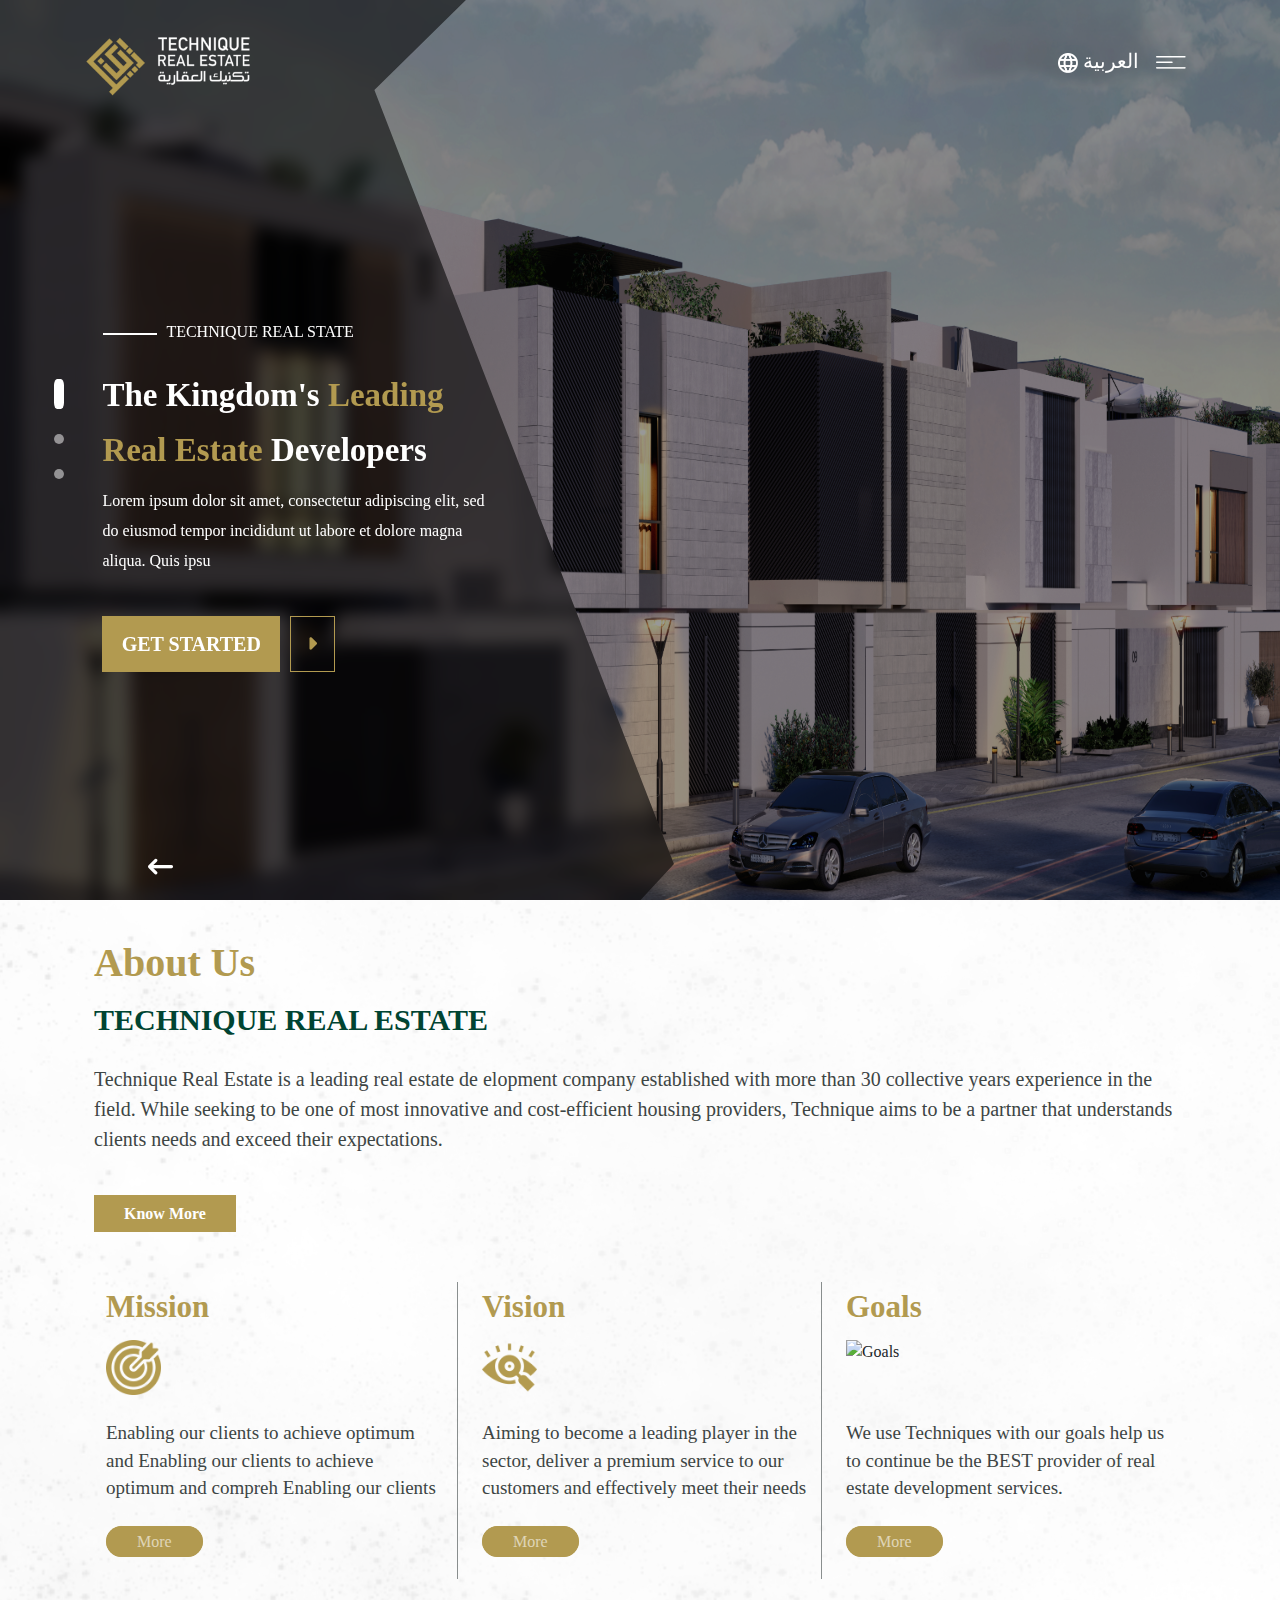
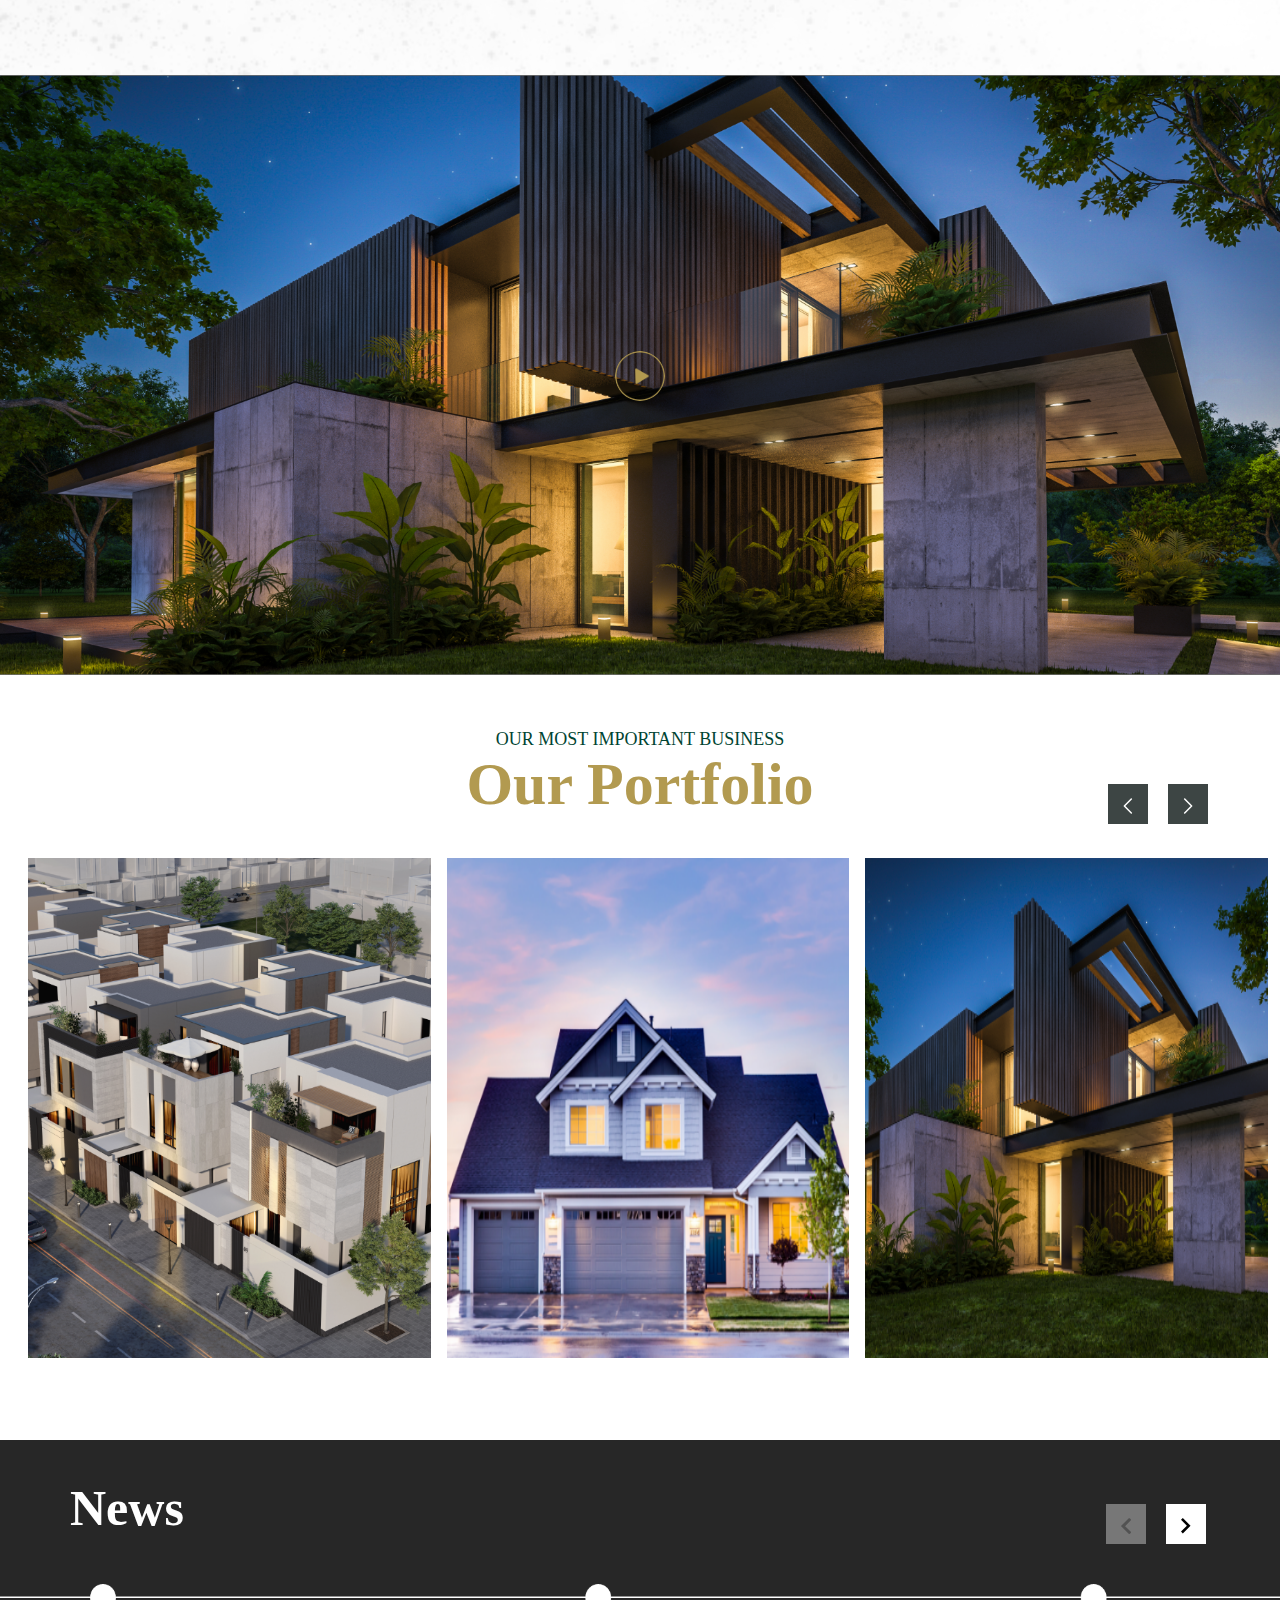
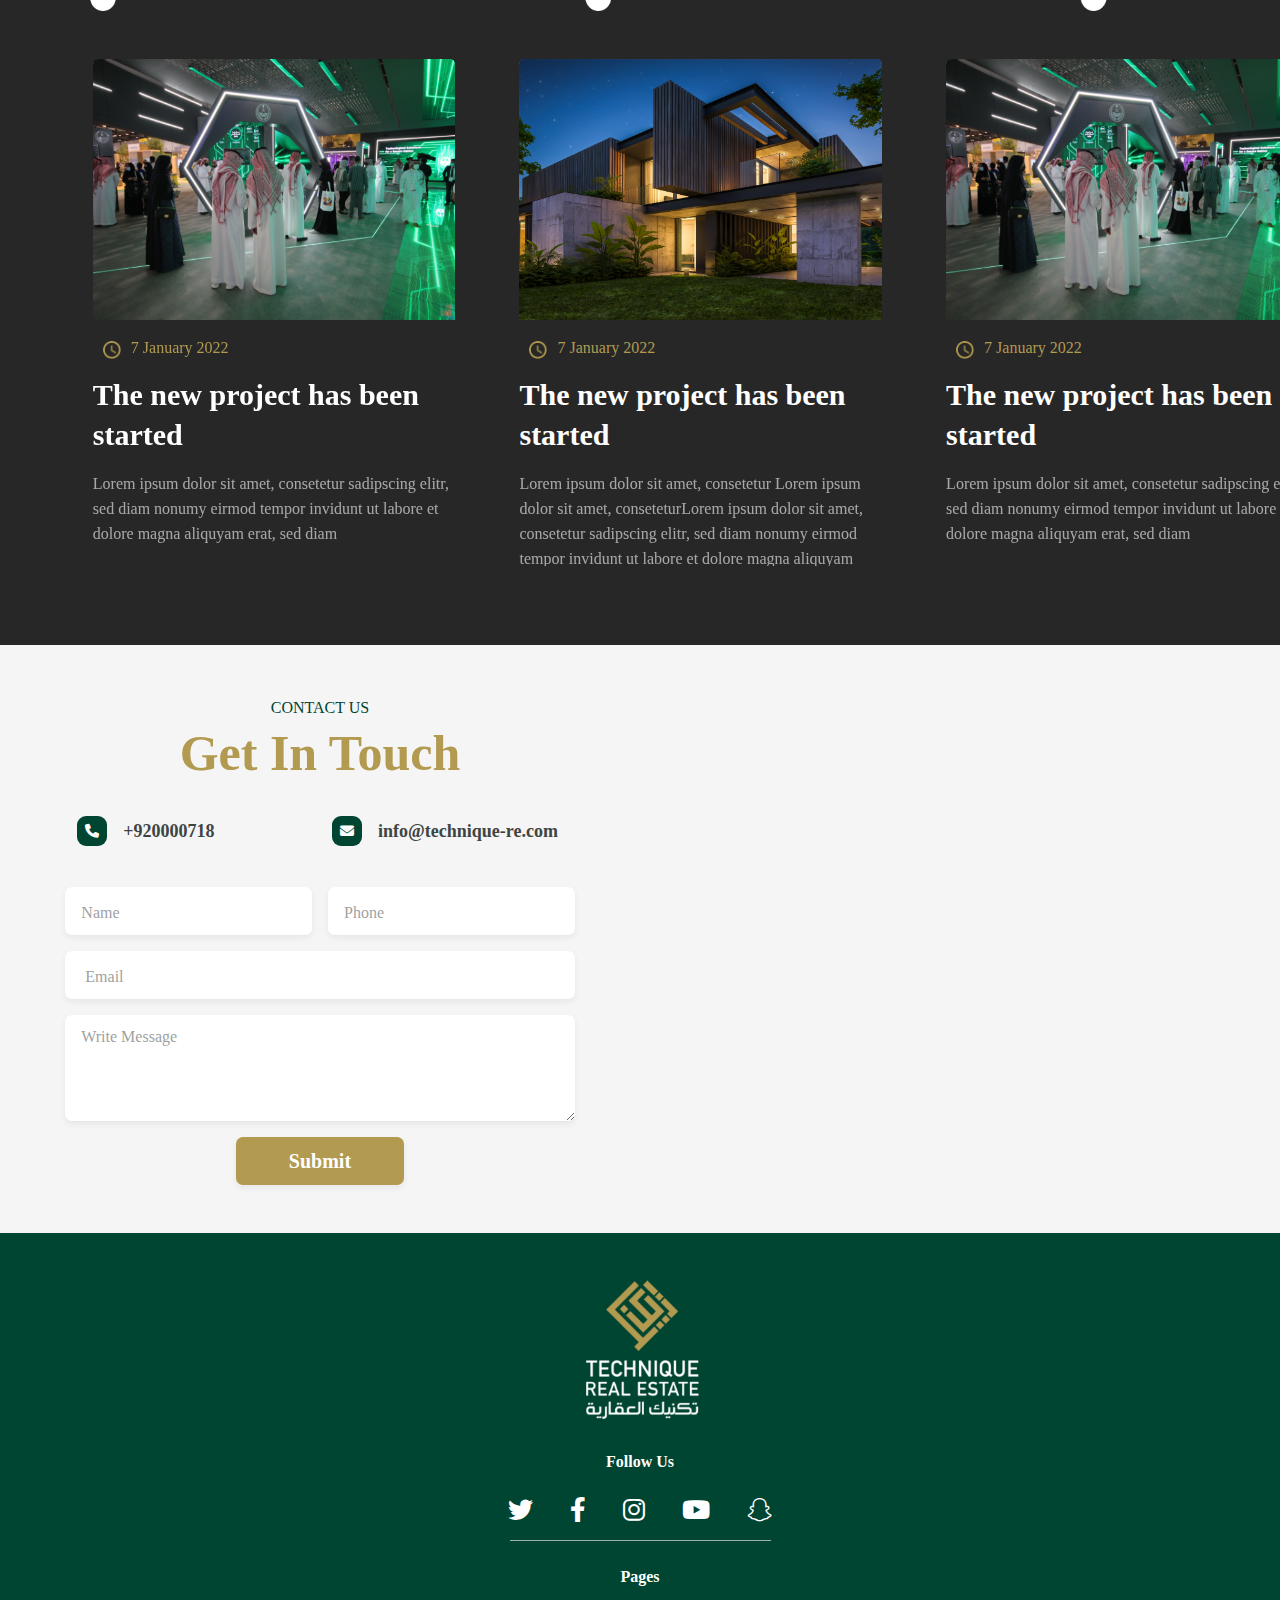
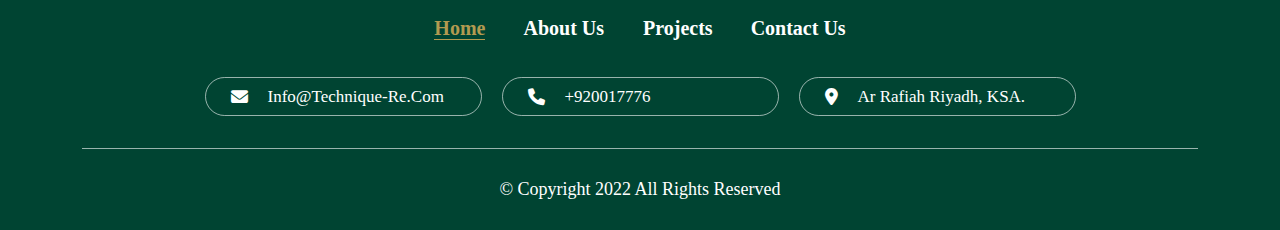
==== index.html @ dd47f3c3 "first commit" ====
<!DOCTYPE html>
<html lang="en" dir="ltr">
<head>
    <meta charset="UTF-8">
    <meta http-equiv="X-UA-Compatible" content="IE=edge">
    <meta name="viewport" content="width=device-width, initial-scale=1.0">
    <title>TECHNIQUE</title>
    <meta name="description" content="TECHNIQUE">
    <meta name="keywords" content="TECHNIQUE">
    <meta name="robots" content="index, follow" />
    <meta property="og:title" content="TECHNIQUE"/>
    <meta property="og:type" content="Website"/>
    <meta property="og:url" content="" />
    <meta property="og:image" content="./assets/img/log.png"/>
    <link href="assets/img/log.png"  rel="shortcut icon"/>
    <!-- Bootstrap CSS -->
    <link href="assets/css/bootstrap.min.css" rel="stylesheet">
    <link rel="stylesheet" href="assets/css/owl.carousel.min.css">
    <link rel="stylesheet" href="assets/css/owl.theme.default.min.css">
    <!--link-font-awsome-->
    <link  href="assets/font-fontawesome/fontawesome.css" rel="stylesheet">
   
    <!--stlye-css-->
    <link  href="assets/css/style.css" rel="stylesheet">
    <link href="assets/css/style-ltr.css" rel="stylesheet"/>
</head>
<body>
<!--nav-->
    <nav class="navbar navber-index fixed-top pt-4">
        <div class="container">
            <div>
                <a class="navbar-brand" href="index.html">
                    <img src="./assets/img/LogoTREok-2.png" alt="logo">
                </a>
            </div>
            <div>
                <a href="" class="link-ar">
                    <img src="./assets/img/Icon material-language.png" alt="language">
                    العربية
                </a>
                <button class="navbar-toggler" type="button" data-bs-toggle="offcanvas" data-bs-target="#offcanvasNavbar" aria-controls="offcanvasNavbar">
                    <span class="navbar-toggler-icon"></span>
                </button>
               
            </div>
            <div class="offcanvas offcanvas-end" tabindex="-1" id="offcanvasNavbar" aria-labelledby="offcanvasNavbarLabel">
                <div class="row h-100 mx-0">
                
                    <div class="col-md-8 p-0 col-left">
                        <div class="hader-nav-left">
                            <img class="img-index"src="./assets/img/vuevilla.png" alt="hadernav">
                            <div id="overlay"></div>
                            <div class="logo-img">
                                <img src="./assets/img/LogoTREok-2.png" alt="logo">
                            </div>
                            <h6 class="title-project-nav">project 1</h6> <!--8-12-2022-->
                        </div>
                        <div class="row row-cols-md-2 h-100 mx-0">
                            <div class="pt-3 px-0 col col-our-project text-center">
                                <h6 class="title-nav">Our Developments</h6>
                                <ul class="list-group-hader list-our">
                                    <li class="list-group"><a href="#">Project 1</a></li>
                                    <li class="list-group"><a href="#">Project 2</a></li>
                                    <li class="list-group"><a href="#">Project 3</a></li>
                                </ul>
                            </div>
                            <div class="pt-3 px-4 col col-locetion">
                                <h6 class="title-nav text-center">Headquarters</h6>
                                <ul class="list-group-hader">
                                    <li class="list-group"><a href="#"><i class="fa-solid fa-location-dot"></i>Ar Rafiah Riyadh, KSA.</a></li>
                                    <li class="list-group"><a href="tel:+920000718"><i class="fa-solid fa-phone"></i> 920000718</a></li>
                                    <li class="list-group"><a href="mailto:info@technique-re.com"><i class="far fa-envelope"></i>info@technique-re.com</a></li>
                                </ul>
                            </div>
                        </div>
                    </div>
                    <div class="col-md-4 col-right">
                        <div class="container h-100">
                            <!-- <h3 class="title-nav-vertical title-vertical-one">
                                Smart Technique
                            </h3> --><!--12-5-2022-->
                            <div class="row justify-content-end align-items-center">
                                <a href="" class="link-ar col-md-4 col-6">
                                    <img src="./assets/img/Icon material-language.png" alt="language">
                                    العربية
                                </a>
                                <div class="offcanvas-header col-md-2 col-6">
                                    <button type="button" class="btn-close" data-bs-dismiss="offcanvas" aria-label="Close"></button>
                                </div>
                             
                            </div>
                           
                            <div class="offcanvas-body">
                                <ul class="navbar-nav justify-content-center align-items-center flex-grow-1 pe-3 pb-4">
                                    <li class="nav-item">
                                        <a class="nav-link active" aria-current="page"  href="index.html">Home</a>
                                    </li>
                                    <li class="nav-item">
                                        <a class="nav-link"  href="about.html">About us </a>
                                    </li>
                                    <li class="nav-item">
                                        <a class="nav-link"  href="Projects.html">Projects </a>
                                    </li>
                                    <li class="nav-item">
                                        <a class="nav-link"  href="new.html">News </a>
                                    </li>
                                    <li class="nav-item">
                                        <a class="nav-link"  href="Gallery.html">Gallery </a>
                                    </li>
                                    <li class="nav-item">
                                        <a class="nav-link"  href="content-us.html"> Contact us  </a>
                                    </li>
                                </ul>
                                <div class="row justify-content-center">
                                    <div class="component-flowes pt-4 col-md-6">
                                        <h6 class="title-footer mb-4 text-center">Follow Us</h6>
                                        <div class="Social-Media">
                                                <div class="item-social">
                                                    <a class="fab fa-twitter" href="" target="_blank"></a>
    
                                                </div>
                                                <div  class="item-social">
                                                    <!--22/11/2022- add-class-->
                                                    <a class="fa-brands fa-facebook-f" href="" target="_blank"></a>
    
                                                </div>
                                                <div  class="item-social">
                                                    <a class="fab fa-instagram" href="" target="_blank"></a>
    
                                                </div>
                                                <div  class="item-social">
                                                    <a class="fab fa fa-youtube"  href="" target="_blank"></a>
    
                                                </div>
                                                <div  class="item-social">
                                                    <a class="fab fa fa-snapchat"  href="" target="_blank"></a>
    
                                                </div>
                                        </div>
                                    </div>
                                </div>
                              
                            </div>
                            <!-- <h3 class="title-nav-vertical title-vertical-tow">
                                Great development
                            </h3> --><!--12-5-2022-->
                        </div>
                        
                    </div>
                </div>
              
            </div>
        </div>
    </nav>
<!--end-nav-->
<!--slider-->
    <div id="carouselExampleIndicators" class="slider-index carousel-fade carousel slide" data-bs-ride="true">
    <div class="carousel-indicators">
      <a type="button" data-bs-target="#carouselExampleIndicators" data-bs-slide-to="0" class="active" aria-current="true" aria-label="Slide 1"></a>
      <a type="button" data-bs-target="#carouselExampleIndicators" data-bs-slide-to="1" aria-label="Slide2"></a>
      <a type="button" data-bs-target="#carouselExampleIndicators" data-bs-slide-to="2" aria-label="Slide3"></a>
    </div>
    <div class="carousel-inner">
      <div class="carousel-item active">
        <div class="img-slider">
            <img src="./assets/img/vuevilla.png" class="d-block w-100" alt="slider">
            <div class="overlay"></div>
        </div>
        
        <div class="carousel-caption col-lg-5 col-md-9 carousel-caption-one" id="carousel-caption-one">
            <div>
                <h6 class="title-state">TECHNIQUE REAL STATE</h6>
                <h4 class="col-lg-8">The Kingdom's <span>
                    Leading  Real Estate
                </span> 
                    Developers
                </h4>
               <!--22-11-add-to-col-md-9-->
                <p class="col-md-9">Lorem ipsum dolor sit amet, consectetur adipiscing elit, sed do
                    eiusmod tempor incididunt ut labore et dolore magna aliqua. Quis ipsu 
    
                </p>
                <div class="row mx-0 mt-2">
                    <a href="#get" class="col-lg-4 col-8 get">GET STARTED</a>
                    <a href="#video-hader-link" class="col-1 video-hader-link"><i class="fa-solid fa-caret-right"></i></a>
                </div>
            </div>
        </div>
        <div class="overlay-caption" id="caption-none">
            <div class="triangle"> <!--8-12-2022-->
            </div>
               
       </div>
        <div class="col-3 delet-date-caption mt-4 d-flex justify-content-center">
            <button class="btn btn-colik" onclick="toggleText()">
                <i class="fa-solid fa-arrow-left-long"></i>

            </button>
        </div>
      </div>
      <div class="carousel-item">
        <div class="img-slider">
            <img src="./assets/img/slider-2.png" class="d-block w-100" alt="slider">
            <div class="overlay"></div>
        </div>
        
        <div class="carousel-caption col-lg-5 col-md-9 carousel-caption-one" id="carousel-caption-one">
            <div>
                <h6 class="title-state">TECHNIQUE REAL STATE</h6>
                <h4 class="col-lg-8">The Kingdom's <span>
                    Leading  Real Estate
                    </span> 
                    Developers
                </h4>
                 <!--22-11-add-to-col-md-9-->
                <p class="col-md-9">Lorem ipsum dolor sit amet, consectetur adipiscing elit, sed do
                    eiusmod tempor incididunt ut labore et dolore magna aliqua. Quis ipsu 
    
                </p>
                <div class="row mx-0 mt-2">
                    <a href="#get" class="col-lg-4 col-8 get">GET STARTED</a>
                    <a href="#video-hader-link" class="col-1 video-hader-link"><i class="fa-solid fa-caret-right"></i></a>
                </div>
            </div>
        </div>
        <div class="overlay-caption" id="caption-none">
            <div class="triangle"> <!--8-12-2022-->
            </div>
       </div>
        <div class="col-3 delet-date-caption mt-4 d-flex justify-content-center">
            <button class="btn btn-colik" onclick="toggleText()">
                <i class="fa-solid fa-arrow-left-long"></i>

            </button>
        </div>
      </div>
      <div class="carousel-item">
        <div class="img-slider">
            <img src="./assets/img/slider-3.png" class="d-block w-100" alt="slider">
            <div class="overlay"></div>
        </div>
        
        <div class="carousel-caption col-lg-5 col-md-9 carousel-caption-one" id="carousel-caption-one">
            <div>
                <h6 class="title-state">TECHNIQUE REAL STATE</h6>
                <h4 class="col-lg-8">The Kingdom's <span>
                    Leading  Real Estate
                </span> 
                    Developers
                </h4>
              <!--22-11-add-to-col-md-9-->
                <p class="col-md-9">Lorem ipsum dolor sit amet, consectetur adipiscing elit, sed do
                    eiusmod tempor incididunt ut labore et dolore magna aliqua. Quis ipsu 
    
                </p>
                <div class="row mx-0 mt-2">
                    <a href="#get" class="col-lg-4 col-8 get">GET STARTED</a>
                    <a href="#video-hader-link" class="col-1 video-hader-link"><i class="fa-solid fa-caret-right"></i></a>
                </div>
            </div>
            
        </div>
        <div class="overlay-caption" id="caption-none">
            <div class="triangle"> <!--8-12-2022-->
            </div>
       </div>
        <div class="col-3 delet-date-caption mt-4 d-flex justify-content-center">
            <button class="btn btn-colik" onclick="toggleText()">
                <i class="fa-solid fa-arrow-left-long"></i>

            </button>
        </div>
      </div>
    </div>
    </div>
<!--end-slider-->
<!--compoent-about-us-index-->
    <section class="component-about-us">
            <div class="compoent-row-about  pt-5 pb-5">
                <div class="container">
                    <div class="row mx-0">
                        <div class="compoent-definition-about">
                            <h5 class="title-about-one">About Us</h6>
                            <h6 class="title-about-two mt-3">TECHNIQUE REAL eSTATE </h6>
                            <p class="pt-3 pb-4">
                                Technique Real Estate is a leading real estate de elopment company established with more than 30 collective years experience in the field. While seeking to be one of most innovative and cost-efficient housing providers, Technique aims to be a partner that understands clients needs and exceed their expectations.
                            </p>
                            <a href="about.html" class="mt-5 get link-about">
                                    Know More
                            </a>
                        </div>
                        <!---->
                        <div class="row mx-0 row-cols-1 row-cols-lg-3  row-cols-md-2 row-about-index pb-5 pt-5">
                            <div class="col d-flex col-about">
                                 <div class="content-col-about d-flex">
                                    <div class="about-body">
                                        <h6>Mission</h6>
                                        <div class="img-about-index">
                                            <img src="./assets/img/mission (1).png" alt="mission"><!--4-12-2022--->
    
                                        </div>
                                         <p class="pt-4">Enabling our clients to achieve optimum and
                                            Enabling our clients to achieve optimum and compreh
                                            Enabling our clients to achieve optimum and compreh
                                            Enabling our clients to achieve optimum and compreh
                                            Enabling our clients to achieve optimum and compreh
                                            comprehensive living solutions by implementing various effective and efficient Techniques  </p>
                                    
                                        <div class="butn-link-more mt-4 mb-4">
                                          <a href="about.html">More</a>
                                       </div>
                                    </div>
                                 </div>
                            </div>
                            <!--item-->
                            <div class="col d-flex col-about">
                                 <div class="content-col-about d-flex">
                                     <div class="about-body">
                                        <h6>Vision</h6>
                                        <div class="img-about-index">
                                            <img src="./assets/img/vision-2.png" alt="Vision"><!--4-12-2022--->
                                        </div>
                                        <p class="pt-4">Aiming to  become a leading player in the sector, deliver a premium service to our customers and effectively meet their needs </p>
                                        <div class="butn-link-more mt-4 mb-4">
                                           <a href="about.html">More</a>
                                        </div>
                                    </div>
                                </div>
                            </div>
                             <!--item-->
                             <div class="col d-flex col-about">
                                <div class="content-col-about d-flex">
                                     <div class="about-body">
                                        <h6>Goals</h6>
                                        <div class="img-about-index">
                                            <img src="./assets/img/Goals.png" alt="Goals"><!--4-12-2022---->
                                        </div>
                                        <p class="pt-4">We use Techniques with our goals help us to continue be the BEST provider of real estate development services.
                                        </p>
                                        <div class="butn-link-more mt-4 mb-4">
                                           <a href="about.html">More</a>
                                        </div>
                                    </div>
                                </div>
                            </div>
                         </div>
                        <!---->
                    </div>
                </div>
            </div>
    </section>
<!--and-compount-us-->
<!--component-video-->
    <section class="component-video" id="video-hader-link">
        <div class="carousel-iteme">
            <div class="video-date">
                <div class="div-button">
                    <div id="myBtn"></div>
                </div>
                <video  loop="" id="myVideo" poster="assets/img/video.png" style="object-fit:cover;">
                    <source src="./assets/img/video/vv.mp4" type="video/mp4">
                </video>
            
            </div>    
        
        </div>
    </section>
<!--end-component-video-->
<!--compoent-our-Our Project-->
    <section class="compoent-our-project  pt-5 pb-2">  <!--22-11-2022-pb-2-->
        <div class="container-fluid">
            
            <h6 class="text-center text-our">Our most important business</h6>
            <h5 class="text-center text-our-title">Our Portfolio</h5>
            <!--22-11-2022-->
            <div class="owl-carousel component-team-Project pt-4">
               <!--item-->
               <div class="ms-3">
                    <div class=" col-our-project">
                        <div class="data-project">
                            <div class="img-our-project">
                                
                                <img src="./assets/img/our-one.png" alt="our-project">
                                <a href="Projects.html" class="component-dody-our">
                                    <i class="fa-solid fa-arrow-right-long"></i>
                                    <h5 class="title-villa">Hada Technique</h6>
                                    <h6 class="number-villa">
                                        6 Villa
                                    </h6>
                                </a>
                            </div>
                            <div class="loction-project text-center pt-3">
                            <i class="fa fa-location-dot"></i> Ar Rafiah Riyadh, KSA.
                            </div>
                        </div>
                    </div>
                </div>
               <!--end-->
               <!--item-->
               <div class="ms-3">
                 <div class=" col-our-project">
                    <div class="data-project">
                        <div class="img-our-project">
                            <img src="./assets/img/our-2.png" alt="our-project">
                            <a href="Projects.html" class="component-dody-our">
                                <i class="fa-solid fa-arrow-right-long"></i>
                                <h5 class="title-villa">landa</h6>
                                <h6 class="number-villa">
                                    4Villa
                                </h6>
                            </a>
                        </div>
                        <div class="loction-project text-center pt-3">
                            <i class="fa fa-location-dot"></i> Ar Rafiah Riyadh, KSA.
                        </div>
                    </div>
                 </div>
               </div>
               <!--end--> 
                <!--item-->
                <div class="ms-3">
                    <div class="col-our-project">
                        <div class="data-project">
                            <div class="img-our-project">
                                <img src="./assets/img/our-3.png" alt="our-project">
                                <a href="Projects.html" class="component-dody-our">
                                    <i class="fa-solid fa-arrow-right-long"></i>
                                    <h5 class="title-villa">jodur</h6>
                                    <h6 class="number-villa">
                                        4 Villa
                                    </h6>
                                </a>
                            </div>
                            <div class="loction-project text-center pt-3">
                                <i class="fa fa-location-dot"></i> Ar Rafiah Riyadh, KSA.
                            </div>
                        </div>
                    </div>
                </div>
                <!--end--> 
                <!--item-->
                <div class="ms-3">
                    <div class="col-our-project">
                        <div class="data-project">
                            <div class="img-our-project">
                                
                                <img src="./assets/img/our-one.png" alt="our-project">
                                <a href="Projects.html" class="component-dody-our">
                                    <i class="fa-solid fa-arrow-right-long"></i>
                                    <h5 class="title-villa">Hada Technique</h6>
                                    <h6 class="number-villa">
                                        6 Villa
                                    </h6>
                                </a>
                            </div>
                            <div class="loction-project text-center pt-3">
                            <i class="fa fa-location-dot"></i> Ar Rafiah Riyadh, KSA.
                            </div>
                        </div>
                    </div>
                </div>
                <!--end-->
                <!--item-->
                <div class="ms-3">
                <div class="col-our-project">
                    <div class="data-project">
                        <div class="img-our-project">
                            <img src="./assets/img/our-2.png" alt="our-project">
                            <a href="Projects.html" class="component-dody-our">
                                <i class="fa-solid fa-arrow-right-long"></i>
                                <h5 class="title-villa">landa</h6>
                                <h6 class="number-villa">
                                    4Villa
                                </h6>
                            </a>
                        </div>
                        <div class="loction-project text-center pt-3">
                            <i class="fa fa-location-dot"></i> Ar Rafiah Riyadh, KSA.
                        </div>
                    </div>
                </div>
                </div>
                <!--end--> 
                <!--item-->
                <div class="ms-3">
                    <div class="col-our-project">
                        <div class="data-project">
                            <div class="img-our-project">
                                <img src="./assets/img/our-3.png" alt="our-project">
                                <a href="Projects.html" class="component-dody-our">
                                    <i class="fa-solid fa-arrow-right-long"></i>
                                    <h5 class="title-villa">jodur</h6>
                                    <h6 class="number-villa">
                                        4 Villa
                                    </h6>
                                </a>
                            </div>
                            <div class="loction-project text-center pt-3">
                                <i class="fa fa-location-dot"></i> Ar Rafiah Riyadh, KSA.
                            </div>
                        </div>
                    </div>
                </div>
                <!--end--> 
            </div>
         
        </div>
    </section>
<!--end-compoent-Our Project-->
<!--Units-new-->
    <section class="component-new pt-5 pb-5">
        <div class="container p-0">
            <h6 class="title-new">News</h6>
        </div> 
        <div class="img-new pt-5">
        <img src="./assets/img/line.png" alt="line">
        </div>
        <div class="owl-carousel component-team-new pt-5">
                        <div class="ms-3 me-5">
                            <div class="card card-new">
                                <a href="new.html">
                                    <img src="./assets/img/new-1.png" class="card-img-top" alt="...">

                                </a>                         
                                <div class="card-body">

                                    <h6><img src="./assets/img/Icon ionic-md-time.png">7 January 2022</h6>
                                    <h5 class="card-title pt-2">The new project has been 
                                        started</h5>
                                    <p class="card-text pt-2">Lorem ipsum dolor sit amet, consetetur sadipscing elitr, sed diam nonumy eirmod tempor invidunt ut labore et dolore magna aliquyam erat, sed diam</p>
                                
                                </div>
                            </div>
                        </div>
                        
                        <!--item-->
                        <div class="ms-3 me-5">
                            <div class="card card-new">
                                <a href="new.html">
                                    <img src="./assets/img/our-3.png" class="card-img-top" alt="...">

                                </a>
                                <div class="card-body">
                                    <h6><img src="./assets/img/Icon ionic-md-time.png">7 January 2022</h6>
                                    <h5 class="card-title pt-2">The new project has been 
                                        started</h5>
                                    <p class="card-text pt-2">Lorem ipsum dolor sit amet, consetetur 
                                        Lorem ipsum dolor sit amet, conseteturLorem ipsum dolor sit amet, consetetur
                                        sadipscing elitr, sed diam nonumy eirmod tempor invidunt ut labore et dolore magna aliquyam erat, sed diam</p>
                                    
                                </div>
                            </div>
                        </div>
                        <!--item-->
                        <!--item-->
                        <div class="ms-3 me-5">
                            <div class="card card-new">
                                <a href="new.html">
                                    <img src="./assets/img/new-1.png" class="card-img-top" alt="...">

                                </a>
                                <div class="card-body">
                                    <h6><img src="./assets/img/Icon ionic-md-time.png">7 January 2022</h6>
                                    <h5 class="card-title pt-2">The new project has been 
                                        started</h5>
                                    <p class="card-text pt-2">Lorem ipsum dolor sit amet, consetetur sadipscing elitr, sed diam nonumy eirmod tempor invidunt ut labore et dolore magna aliquyam erat, sed diam</p>
                                    
                                </div>
                            </div>
                        </div>
                        <!--item-->
                        <div class="ms-3 me-5">
                            <div class="card card-new">
                                <a href="new.html">
                                    <img src="./assets/img/new-1.png" class="card-img-top" alt="...">

                                </a>
                                <div class="card-body">
                                <h6><img src="./assets/img/Icon ionic-md-time.png">7 January 2022</h6>
                                <h5 class="card-title pt-2">The new project has been 
                                    started</h5>
                                <p class="card-text pt-2">Lorem ipsum dolor sit amet, consetetur sadipscing elitr, sed diam nonumy eirmod tempor invidunt ut labore et dolore magna aliquyam erat, sed diam</p>
                                
                                </div>
                            </div>
                        </div>
                        <!--item-->
        </div>
    </section>
<!--end-Units-new-->
<!--component-content-us-->
    <section class="component-content-us" id="get">
        <div class="container-fulid">
            <div class="row mx-0  m-auto">
                <div class="col-md-5 pt-5 pb-5 m-auto">
                    <h6 class="text-center title-content-one">contact us</h6>
                    <h4 class="text-center title-content-tow">Get In Touch</h4>
                    <div class="row mx-0 justify-content-center pt-4">
                            <!----->
                            <div class="contact-method col-12 col-lg-6 col-md-12 d-flex align-items-center">
                                <i class="btn btn-sm  me-3 fa-solid fa-phone"></i>
                                <a href="tel:+920000718" class="block-reset">+920000718
                                </a>
                            </div>
                            <!---->
                            <div class="contact-method col-12 col-lg-6 col-md-12 d-flex align-items-center">
                                <i class="btn btn-sm me-3 fas fa-envelope"></i>
                                <a class="block-reset" href="mailto:info@technique-re.com" target="_newEmail">info@technique-re.com </a>
                            </div>
                    </div>
                    <!--mt-3-5-12-2022-->
                    <form class="form-content row g-3 mt-3 needs-validation justify-content-center" novalidate="">
                        <div class="col-md-6">
                        <input type="text" class="form-control form-control-lg" id="validationCustom01" placeholder="Name" required="">
                        <div class="valid-feedback">
                            Looks good!
                        </div>
                        </div>
                        <div class="col-md-6">
                            <input type="text" placeholder="Phone" class="form-control form-control-lg" id="validationCustom05" required="">
                            <div class="invalid-feedback">
                            Please provide a valid number.
                            </div>
                        </div>
                        <div class="col-md-12">
                        <input type="email" class="form-control form-control-lg" placeholder=" Email" id="validationemail" required="">
                        <div class="invalid-feedback">
                            Please provide a valid Email.
                        </div>
                        </div>
                        <div class="col-md-12">
                        <textarea rows="3" placeholder="Write Message" class="form-control form-control-lg" id="validationTextarea" required=""></textarea>
                        <div class="invalid-feedback">
                            Please enter a message in the textarea.
                        </div>
    
                        </div>
                        <div class="col-md-8 text-center">
                        <button class="btn btn-lg col-md-6  btn-submit" type="submit">Submit </button>
                        </div>
                    </form>
                </div>
                <div class="col-md-6">
                    <div class="div-map" data-type="iframe">
                        <iframe src="https://www.google.com/maps/embed?pb=!1m18!1m12!1m3!1d3709.5049877143488!2d39.125766483978815!3d21.60523723417224!2m3!1f0!2f0!3f0!3m2!1i1024!2i768!4f13.1!3m3!1m2!1s0x15c3db61ac6970e5%3A0xb7e5f2916528f389!2sModern%20vision%20Medical%20Laboratory!5e0!3m2!1sar!2seg!4v1658230019016!5m2!1sar!2seg" width="600" height="450" style="border:0;" allowfullscreen="" loading="lazy" referrerpolicy="no-referrer-when-downgrade"></iframe>      
                    
                    </div>  
                </div>
            </div>
        </div>
    </section>
<!--end-component-content-us-->
<!--footer-->
    <footer class="component-footer">
        <div class="container text-center pt-4">
            <div class="img-footer">
                <img src="./assets/img/log.png" alt="logo">
            </div>
            <div class="row justify-content-center">
                <div class="col-lg-3 col-md-9"><!--22/11/2022-col-lg-3 -->
                    <h6 class="title-footer mb-4">Follow Us</h6>
                    <div class="Social-Media social-footer">
                        <div class="item-social">
                            <a class="fab fa-twitter" href="" target="_blank"></a>
                          
                        </div>
                        <div  class="item-social">
                            <!--22/11/2022- add-class-->
                            <a class="fa-brands fa-facebook-f" href="" target="_blank"></a>
                            
                        </div>
                        <div  class="item-social">
                            <a class="fab fa-instagram" href="" target="_blank"></a>
                            
                        </div>
                        <div  class="item-social">
                            <a class="fab fa fa-youtube"  href="" target="_blank"></a>
                           
                        </div>
                        <div  class="item-social">
                            <a class="fab fa fa-snapchat"  href="" target="_blank"></a>
                            
                        </div>
                    </div>
                </div>
            </div>
            
            <div class="component-link-Pages pt-4">
                <h6 class="title-footer mb-4">Pages</h6>
                <a class="" href="index.html" target="_blank">Home</a>
                <a class="" href="about.html" target="_blank">About us </a>
                <a class="" href="Projects.html" target="_blank">Projects</a>
                <a class="" href="content-us.html" target="_blank">Contact us</a>
            </div>
            <div class="component-footer-content row p-3 mt-3 justify-content-center">
                <div class="contact-content col-12 col-md-6 col-lg-3 mb-3">

                    <a href="mailto:info@technique-re.com" class="content-box fas fa-envelope">info@technique-re.com</a>
                </div>
                <div class="contact-content col-12 col-md-6 col-lg-3 mb-3">
                    <a href="tel:+920017776" class="content-box fa fa-phone">+920017776</a>
                </div>
                <div class="contact-content col-12 col-md-6 col-lg-3 mb-3">
                    <a  class="content-box fa fa-location-dot"> Ar Rafiah Riyadh, KSA.</a>
                </div>
            </div>
            <div class="compoent-copyright text-center p-4">
                &#169 Copyright 2022 All rights reserved
            </div>
        </div>
    </footer>
<!--end-footer-->
  <!-- Required JS Files -->
  <script src="assets/js/jquery.js"></script>
  <script src="assets/js/owl.carousel.min.js"></script>
  <script src="assets/js/bootstrap.bundle.min.js"></script>
  <script src="assets/js/form.js"></script>
</body>
</html>
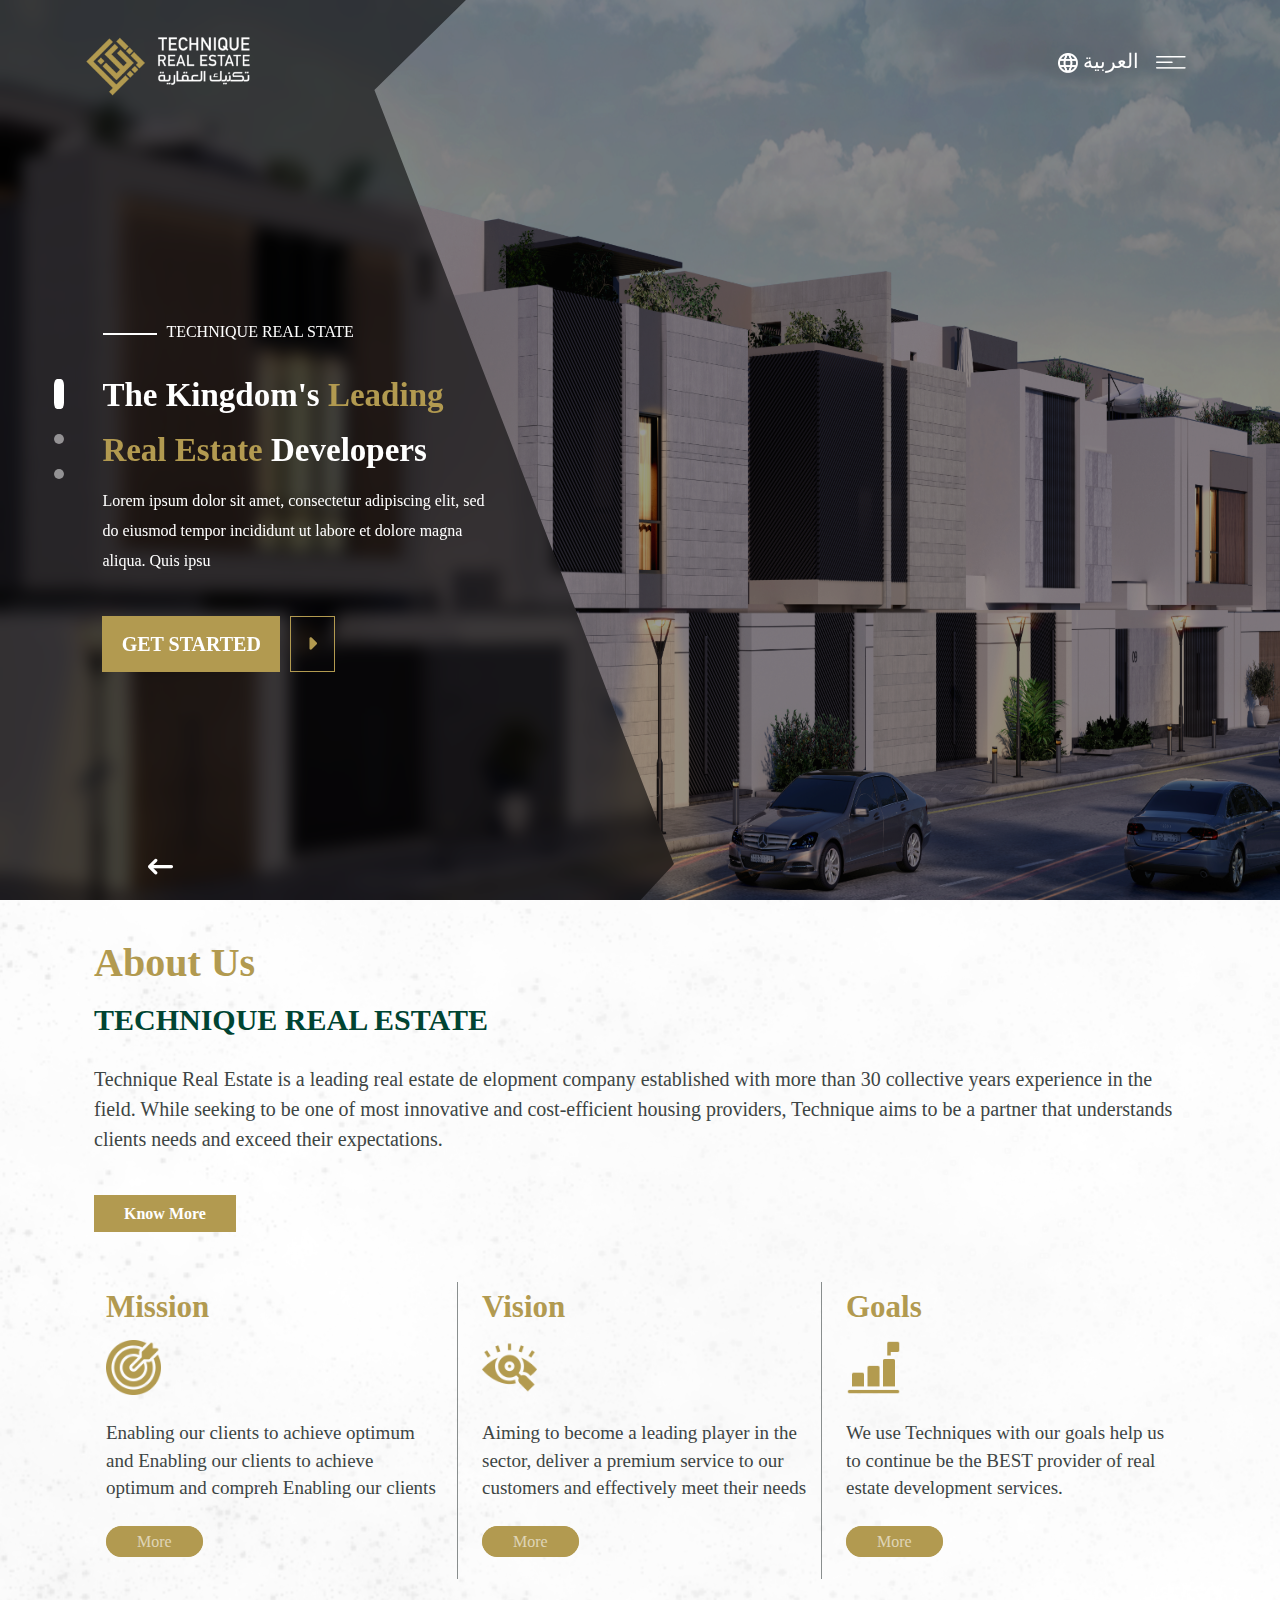
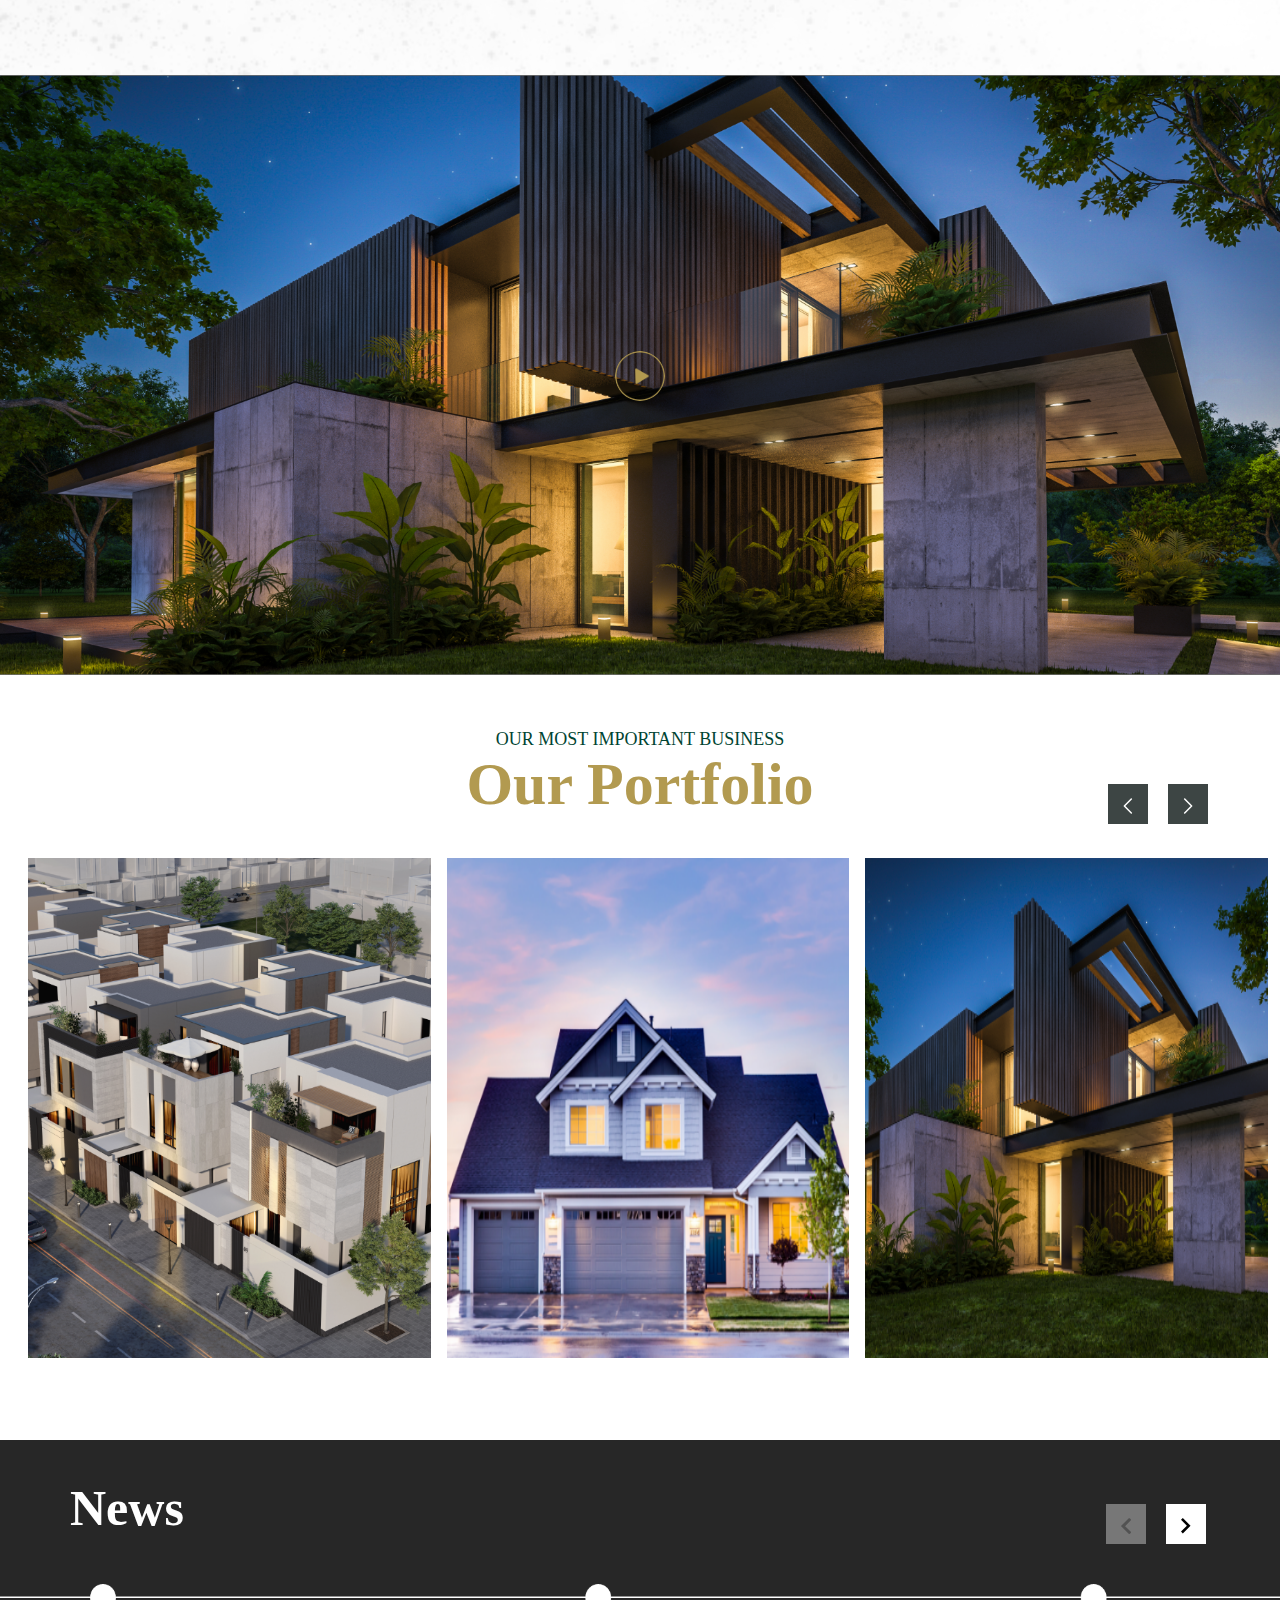
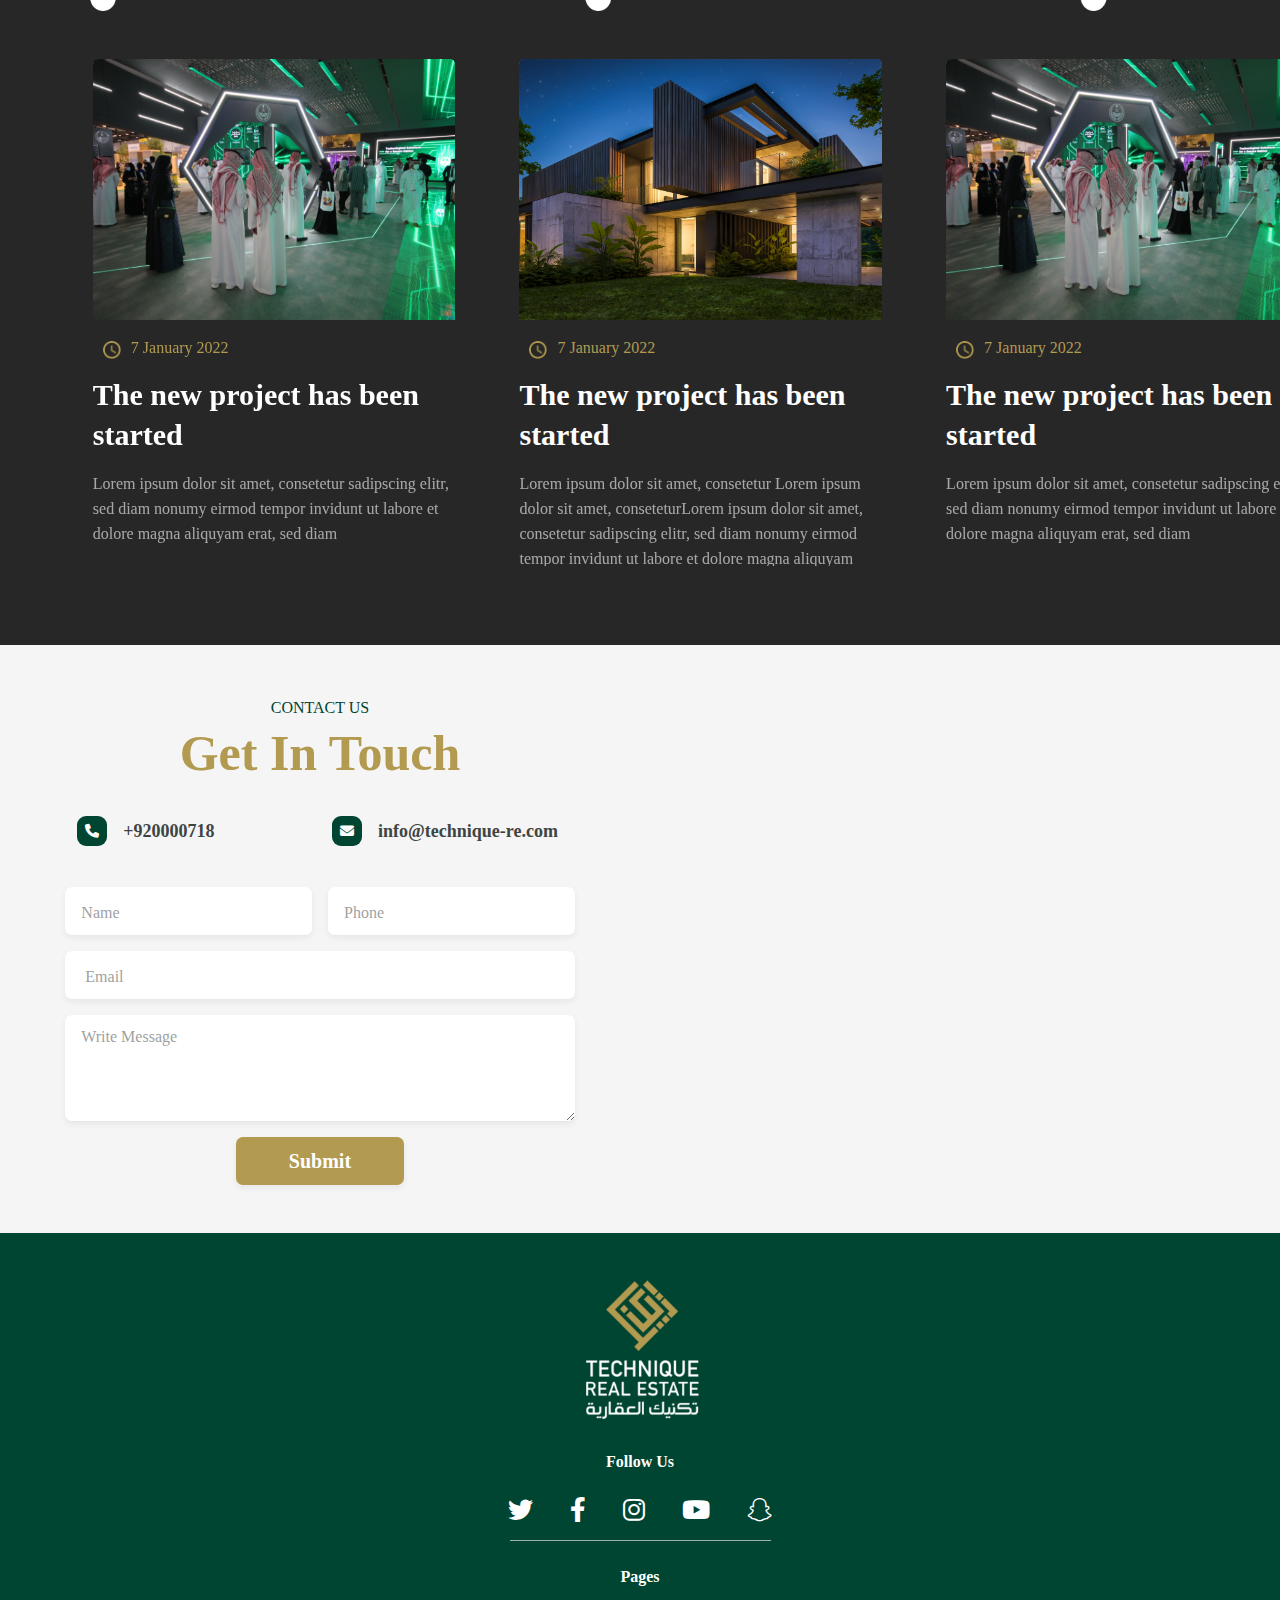
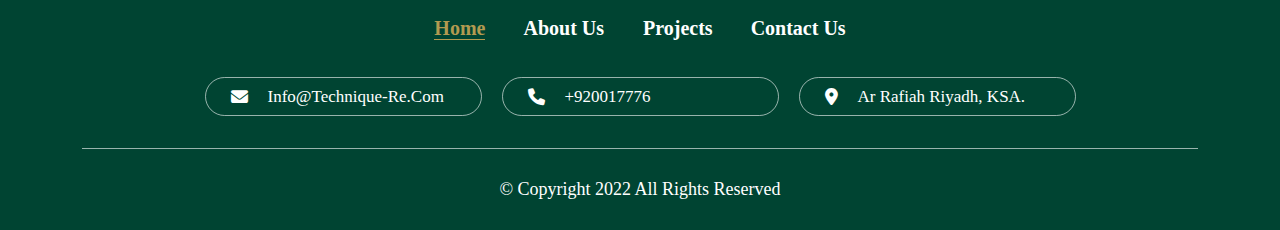
==== commit 90284094: "12-8-2022" ====
--- a/index.html
+++ b/index.html
@@ -333,7 +333,7 @@
                                      <div class="about-body">
                                         <h6>Goals</h6>
                                         <div class="img-about-index">
-                                            <img src="./assets/img/Goals.png" alt="Goals"><!--4-12-2022---->
+                                            <img src="./assets/img/goals.png" alt="Goals"><!--4-12-2022---->
                                         </div>
                                         <p class="pt-4">We use Techniques with our goals help us to continue be the BEST provider of real estate development services.
                                         </p>
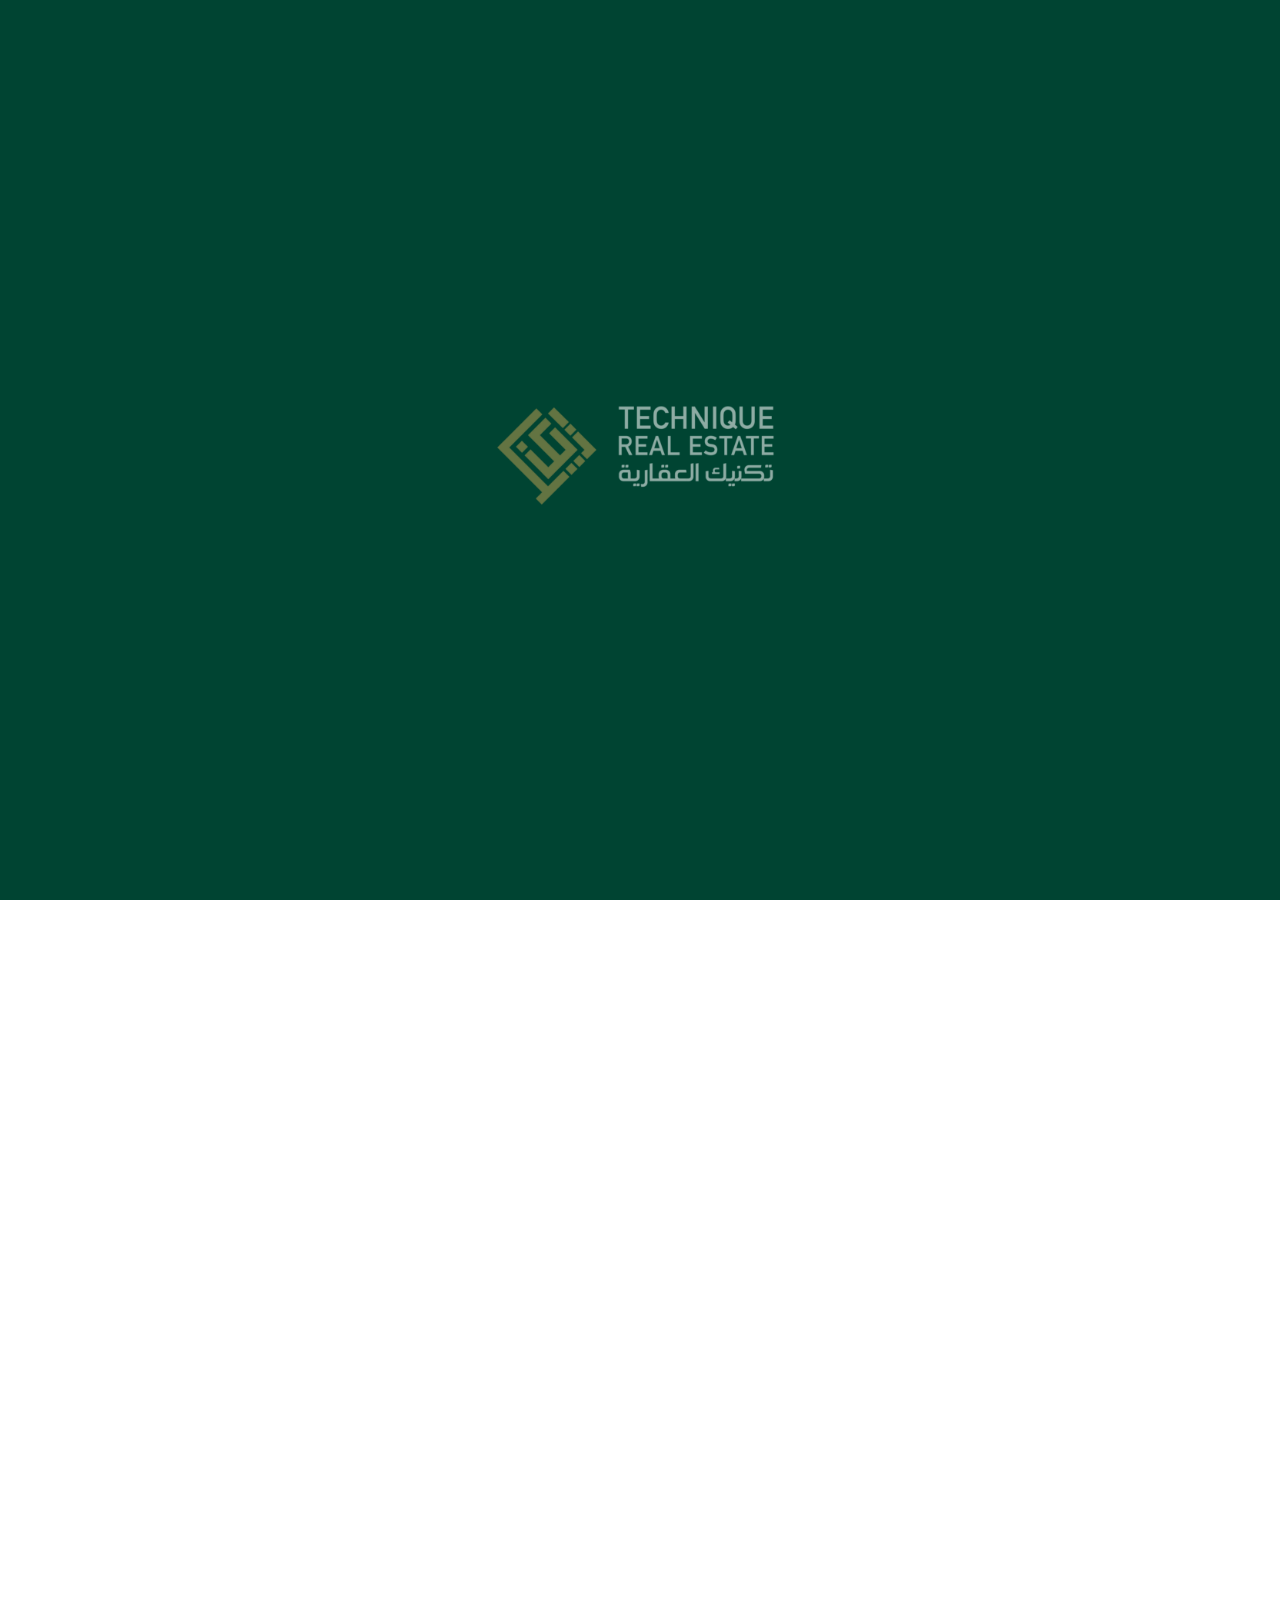
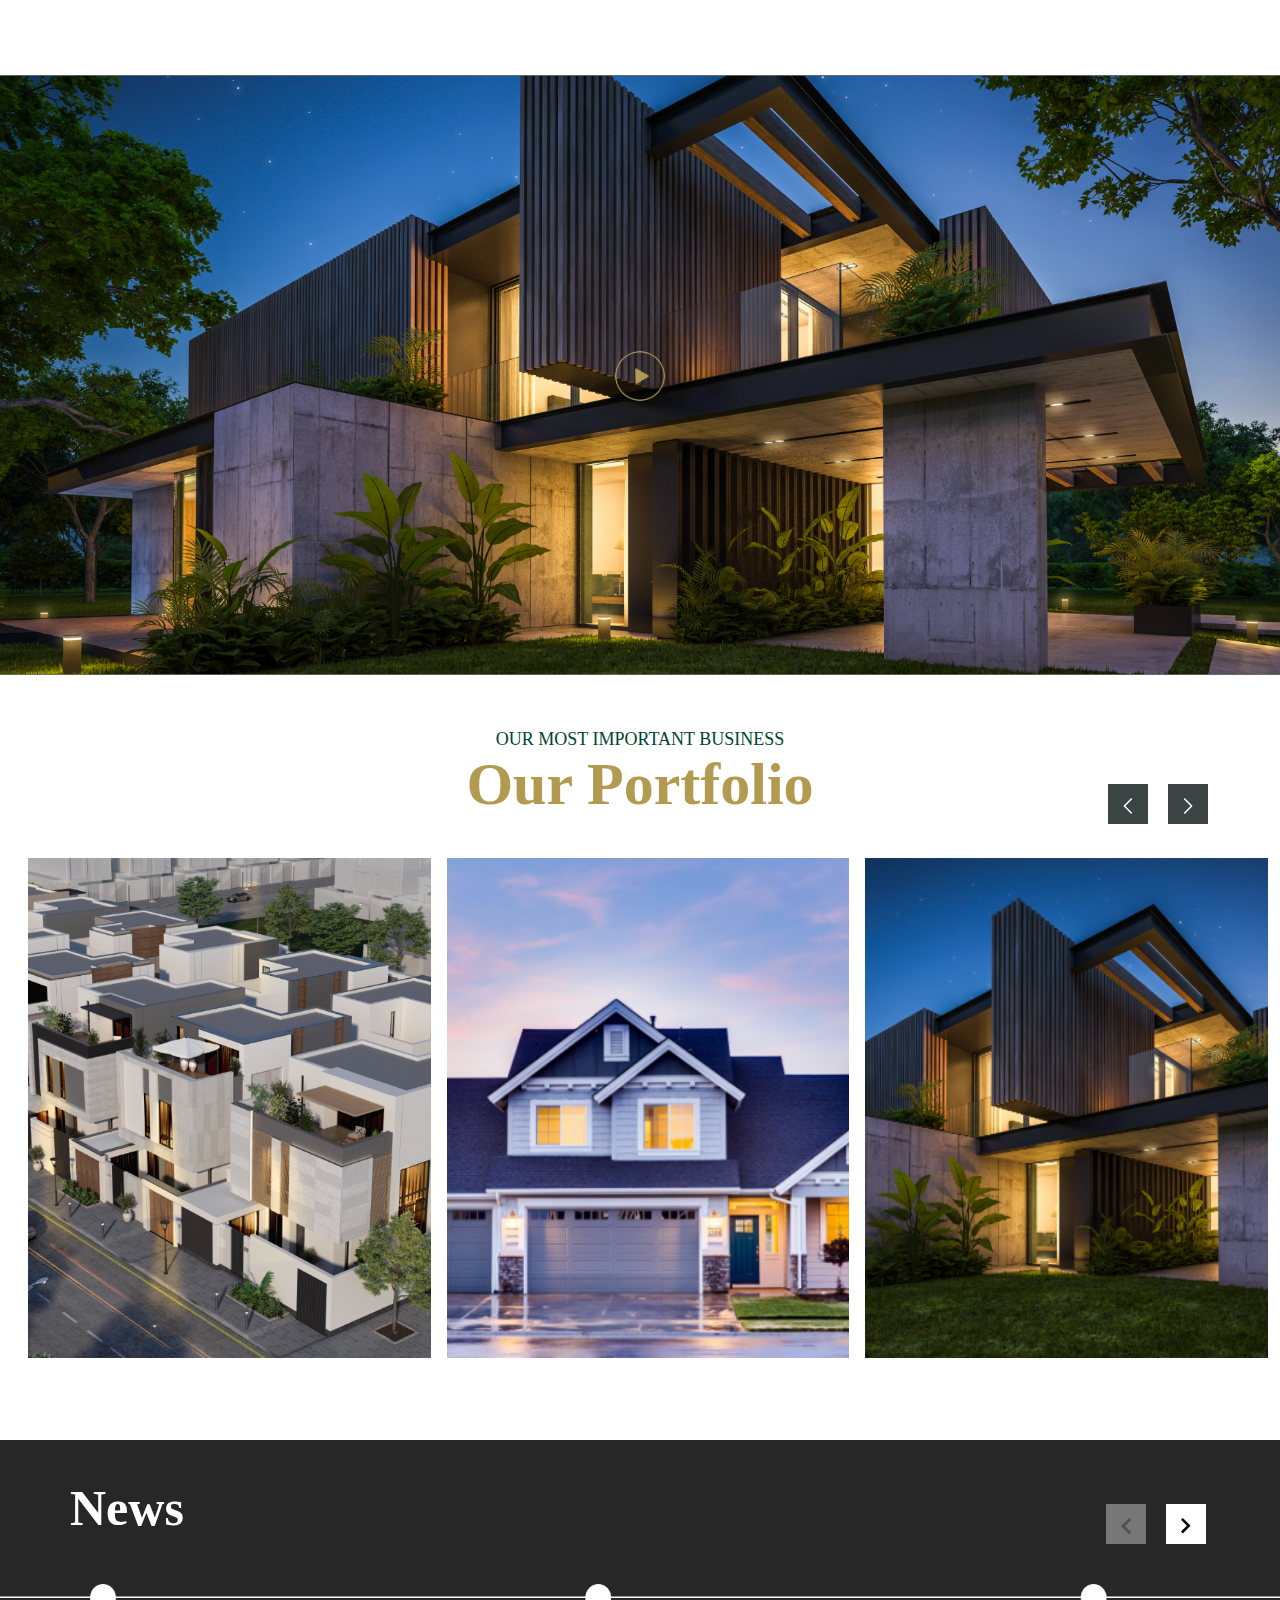
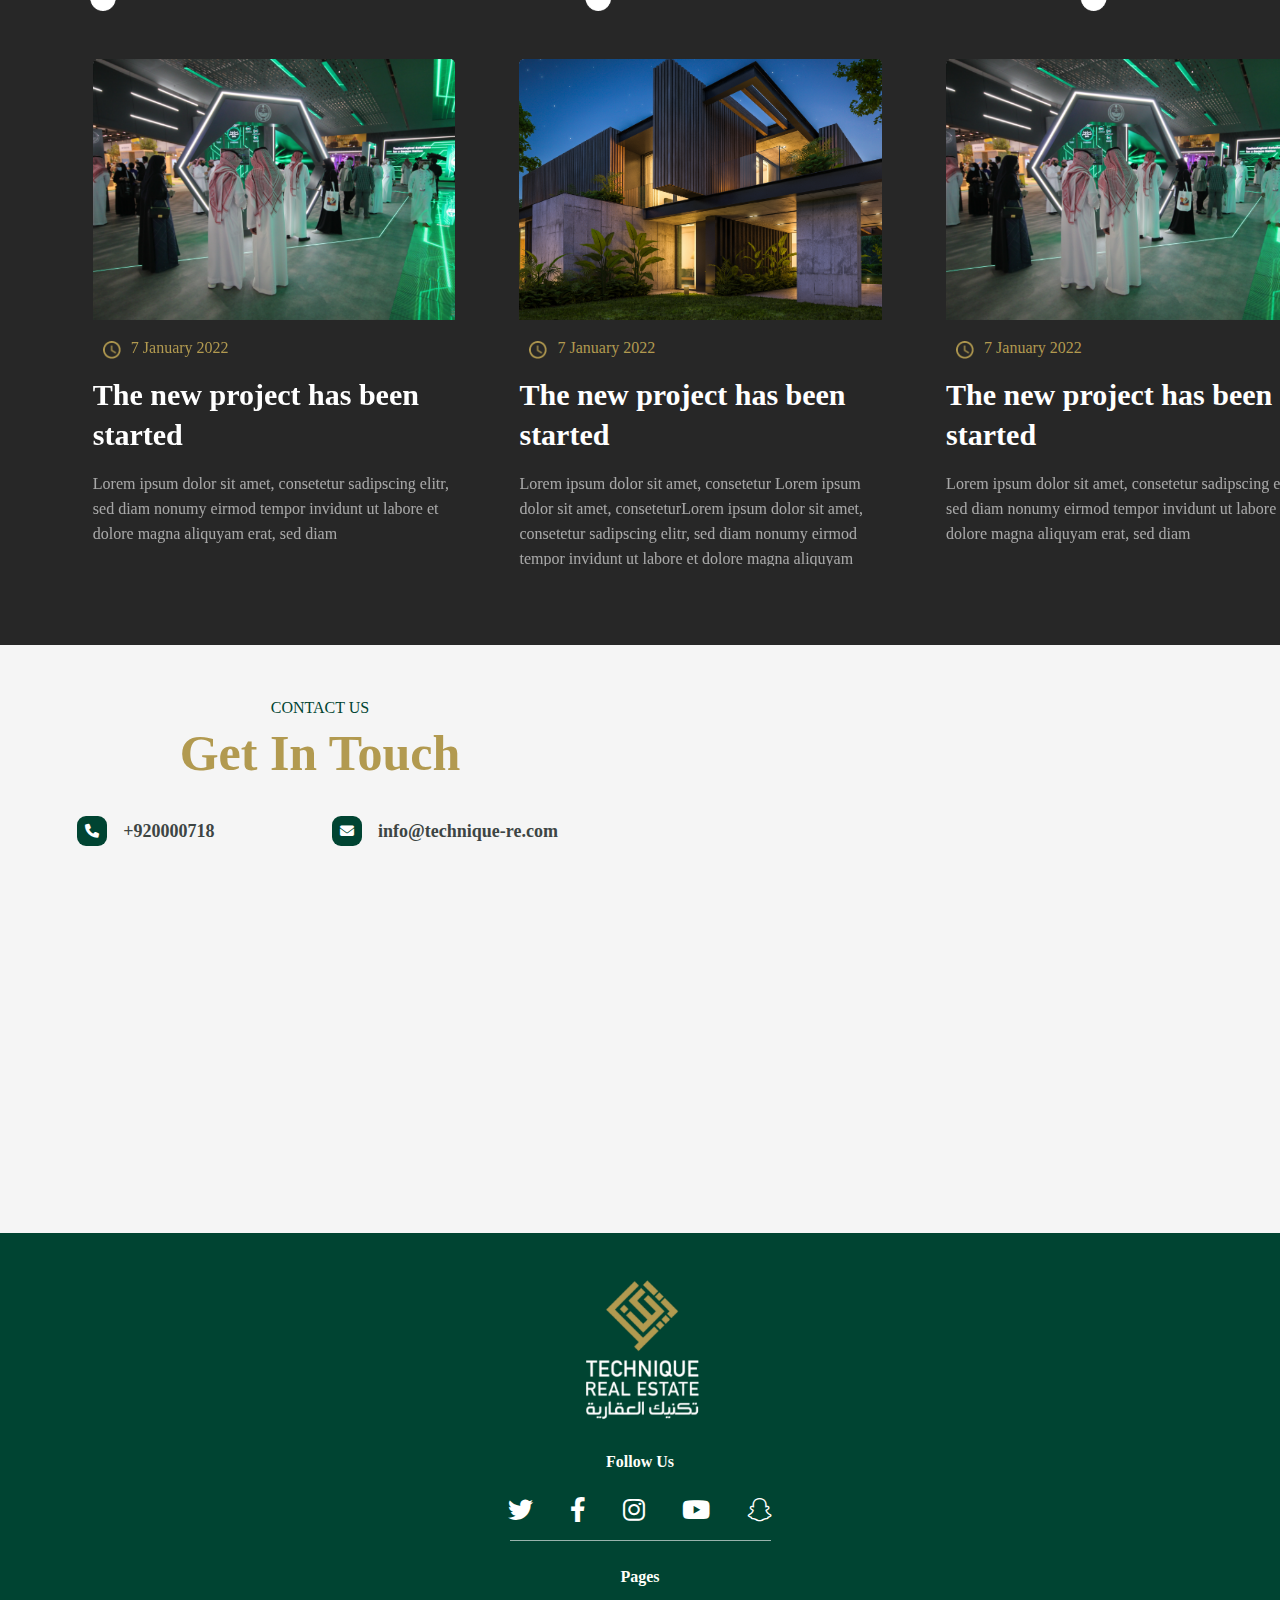
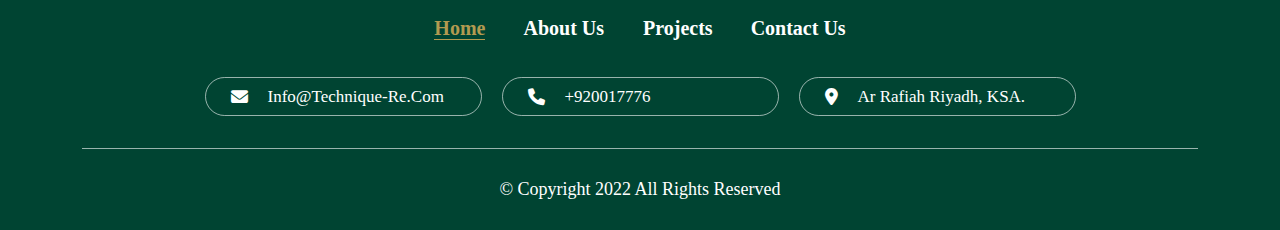
==== commit f6f9965b: "Add files via upload" ====
--- a/index.html
+++ b/index.html
@@ -1,719 +1,726 @@
-<!DOCTYPE html>
-<html lang="en" dir="ltr">
-<head>
-    <meta charset="UTF-8">
-    <meta http-equiv="X-UA-Compatible" content="IE=edge">
-    <meta name="viewport" content="width=device-width, initial-scale=1.0">
-    <title>TECHNIQUE</title>
-    <meta name="description" content="TECHNIQUE">
-    <meta name="keywords" content="TECHNIQUE">
-    <meta name="robots" content="index, follow" />
-    <meta property="og:title" content="TECHNIQUE"/>
-    <meta property="og:type" content="Website"/>
-    <meta property="og:url" content="" />
-    <meta property="og:image" content="./assets/img/log.png"/>
-    <link href="assets/img/log.png"  rel="shortcut icon"/>
-    <!-- Bootstrap CSS -->
-    <link href="assets/css/bootstrap.min.css" rel="stylesheet">
-    <link rel="stylesheet" href="assets/css/owl.carousel.min.css">
-    <link rel="stylesheet" href="assets/css/owl.theme.default.min.css">
-    <!--link-font-awsome-->
-    <link  href="assets/font-fontawesome/fontawesome.css" rel="stylesheet">
-   
-    <!--stlye-css-->
-    <link  href="assets/css/style.css" rel="stylesheet">
-    <link href="assets/css/style-ltr.css" rel="stylesheet"/>
-</head>
-<body>
-<!--nav-->
-    <nav class="navbar navber-index fixed-top pt-4">
-        <div class="container">
-            <div>
-                <a class="navbar-brand" href="index.html">
-                    <img src="./assets/img/LogoTREok-2.png" alt="logo">
-                </a>
-            </div>
-            <div>
-                <a href="" class="link-ar">
-                    <img src="./assets/img/Icon material-language.png" alt="language">
-                    العربية
-                </a>
-                <button class="navbar-toggler" type="button" data-bs-toggle="offcanvas" data-bs-target="#offcanvasNavbar" aria-controls="offcanvasNavbar">
-                    <span class="navbar-toggler-icon"></span>
-                </button>
-               
-            </div>
-            <div class="offcanvas offcanvas-end" tabindex="-1" id="offcanvasNavbar" aria-labelledby="offcanvasNavbarLabel">
-                <div class="row h-100 mx-0">
-                
-                    <div class="col-md-8 p-0 col-left">
-                        <div class="hader-nav-left">
-                            <img class="img-index"src="./assets/img/vuevilla.png" alt="hadernav">
-                            <div id="overlay"></div>
-                            <div class="logo-img">
-                                <img src="./assets/img/LogoTREok-2.png" alt="logo">
-                            </div>
-                            <h6 class="title-project-nav">project 1</h6> <!--8-12-2022-->
-                        </div>
-                        <div class="row row-cols-md-2 h-100 mx-0">
-                            <div class="pt-3 px-0 col col-our-project text-center">
-                                <h6 class="title-nav">Our Developments</h6>
-                                <ul class="list-group-hader list-our">
-                                    <li class="list-group"><a href="#">Project 1</a></li>
-                                    <li class="list-group"><a href="#">Project 2</a></li>
-                                    <li class="list-group"><a href="#">Project 3</a></li>
-                                </ul>
-                            </div>
-                            <div class="pt-3 px-4 col col-locetion">
-                                <h6 class="title-nav text-center">Headquarters</h6>
-                                <ul class="list-group-hader">
-                                    <li class="list-group"><a href="#"><i class="fa-solid fa-location-dot"></i>Ar Rafiah Riyadh, KSA.</a></li>
-                                    <li class="list-group"><a href="tel:+920000718"><i class="fa-solid fa-phone"></i> 920000718</a></li>
-                                    <li class="list-group"><a href="mailto:info@technique-re.com"><i class="far fa-envelope"></i>info@technique-re.com</a></li>
-                                </ul>
-                            </div>
-                        </div>
-                    </div>
-                    <div class="col-md-4 col-right">
-                        <div class="container h-100">
-                            <!-- <h3 class="title-nav-vertical title-vertical-one">
-                                Smart Technique
-                            </h3> --><!--12-5-2022-->
-                            <div class="row justify-content-end align-items-center">
-                                <a href="" class="link-ar col-md-4 col-6">
-                                    <img src="./assets/img/Icon material-language.png" alt="language">
-                                    العربية
-                                </a>
-                                <div class="offcanvas-header col-md-2 col-6">
-                                    <button type="button" class="btn-close" data-bs-dismiss="offcanvas" aria-label="Close"></button>
-                                </div>
-                             
-                            </div>
-                           
-                            <div class="offcanvas-body">
-                                <ul class="navbar-nav justify-content-center align-items-center flex-grow-1 pe-3 pb-4">
-                                    <li class="nav-item">
-                                        <a class="nav-link active" aria-current="page"  href="index.html">Home</a>
-                                    </li>
-                                    <li class="nav-item">
-                                        <a class="nav-link"  href="about.html">About us </a>
-                                    </li>
-                                    <li class="nav-item">
-                                        <a class="nav-link"  href="Projects.html">Projects </a>
-                                    </li>
-                                    <li class="nav-item">
-                                        <a class="nav-link"  href="new.html">News </a>
-                                    </li>
-                                    <li class="nav-item">
-                                        <a class="nav-link"  href="Gallery.html">Gallery </a>
-                                    </li>
-                                    <li class="nav-item">
-                                        <a class="nav-link"  href="content-us.html"> Contact us  </a>
-                                    </li>
-                                </ul>
-                                <div class="row justify-content-center">
-                                    <div class="component-flowes pt-4 col-md-6">
-                                        <h6 class="title-footer mb-4 text-center">Follow Us</h6>
-                                        <div class="Social-Media">
-                                                <div class="item-social">
-                                                    <a class="fab fa-twitter" href="" target="_blank"></a>
-    
-                                                </div>
-                                                <div  class="item-social">
-                                                    <!--22/11/2022- add-class-->
-                                                    <a class="fa-brands fa-facebook-f" href="" target="_blank"></a>
-    
-                                                </div>
-                                                <div  class="item-social">
-                                                    <a class="fab fa-instagram" href="" target="_blank"></a>
-    
-                                                </div>
-                                                <div  class="item-social">
-                                                    <a class="fab fa fa-youtube"  href="" target="_blank"></a>
-    
-                                                </div>
-                                                <div  class="item-social">
-                                                    <a class="fab fa fa-snapchat"  href="" target="_blank"></a>
-    
-                                                </div>
-                                        </div>
-                                    </div>
-                                </div>
-                              
-                            </div>
-                            <!-- <h3 class="title-nav-vertical title-vertical-tow">
-                                Great development
-                            </h3> --><!--12-5-2022-->
-                        </div>
-                        
-                    </div>
-                </div>
-              
-            </div>
-        </div>
-    </nav>
-<!--end-nav-->
-<!--slider-->
-    <div id="carouselExampleIndicators" class="slider-index carousel-fade carousel slide" data-bs-ride="true">
-    <div class="carousel-indicators">
-      <a type="button" data-bs-target="#carouselExampleIndicators" data-bs-slide-to="0" class="active" aria-current="true" aria-label="Slide 1"></a>
-      <a type="button" data-bs-target="#carouselExampleIndicators" data-bs-slide-to="1" aria-label="Slide2"></a>
-      <a type="button" data-bs-target="#carouselExampleIndicators" data-bs-slide-to="2" aria-label="Slide3"></a>
-    </div>
-    <div class="carousel-inner">
-      <div class="carousel-item active">
-        <div class="img-slider">
-            <img src="./assets/img/vuevilla.png" class="d-block w-100" alt="slider">
-            <div class="overlay"></div>
-        </div>
-        
-        <div class="carousel-caption col-lg-5 col-md-9 carousel-caption-one" id="carousel-caption-one">
-            <div>
-                <h6 class="title-state">TECHNIQUE REAL STATE</h6>
-                <h4 class="col-lg-8">The Kingdom's <span>
-                    Leading  Real Estate
-                </span> 
-                    Developers
-                </h4>
-               <!--22-11-add-to-col-md-9-->
-                <p class="col-md-9">Lorem ipsum dolor sit amet, consectetur adipiscing elit, sed do
-                    eiusmod tempor incididunt ut labore et dolore magna aliqua. Quis ipsu 
-    
-                </p>
-                <div class="row mx-0 mt-2">
-                    <a href="#get" class="col-lg-4 col-8 get">GET STARTED</a>
-                    <a href="#video-hader-link" class="col-1 video-hader-link"><i class="fa-solid fa-caret-right"></i></a>
-                </div>
-            </div>
-        </div>
-        <div class="overlay-caption" id="caption-none">
-            <div class="triangle"> <!--8-12-2022-->
-            </div>
-               
-       </div>
-        <div class="col-3 delet-date-caption mt-4 d-flex justify-content-center">
-            <button class="btn btn-colik" onclick="toggleText()">
-                <i class="fa-solid fa-arrow-left-long"></i>
-
-            </button>
-        </div>
-      </div>
-      <div class="carousel-item">
-        <div class="img-slider">
-            <img src="./assets/img/slider-2.png" class="d-block w-100" alt="slider">
-            <div class="overlay"></div>
-        </div>
-        
-        <div class="carousel-caption col-lg-5 col-md-9 carousel-caption-one" id="carousel-caption-one">
-            <div>
-                <h6 class="title-state">TECHNIQUE REAL STATE</h6>
-                <h4 class="col-lg-8">The Kingdom's <span>
-                    Leading  Real Estate
-                    </span> 
-                    Developers
-                </h4>
-                 <!--22-11-add-to-col-md-9-->
-                <p class="col-md-9">Lorem ipsum dolor sit amet, consectetur adipiscing elit, sed do
-                    eiusmod tempor incididunt ut labore et dolore magna aliqua. Quis ipsu 
-    
-                </p>
-                <div class="row mx-0 mt-2">
-                    <a href="#get" class="col-lg-4 col-8 get">GET STARTED</a>
-                    <a href="#video-hader-link" class="col-1 video-hader-link"><i class="fa-solid fa-caret-right"></i></a>
-                </div>
-            </div>
-        </div>
-        <div class="overlay-caption" id="caption-none">
-            <div class="triangle"> <!--8-12-2022-->
-            </div>
-       </div>
-        <div class="col-3 delet-date-caption mt-4 d-flex justify-content-center">
-            <button class="btn btn-colik" onclick="toggleText()">
-                <i class="fa-solid fa-arrow-left-long"></i>
-
-            </button>
-        </div>
-      </div>
-      <div class="carousel-item">
-        <div class="img-slider">
-            <img src="./assets/img/slider-3.png" class="d-block w-100" alt="slider">
-            <div class="overlay"></div>
-        </div>
-        
-        <div class="carousel-caption col-lg-5 col-md-9 carousel-caption-one" id="carousel-caption-one">
-            <div>
-                <h6 class="title-state">TECHNIQUE REAL STATE</h6>
-                <h4 class="col-lg-8">The Kingdom's <span>
-                    Leading  Real Estate
-                </span> 
-                    Developers
-                </h4>
-              <!--22-11-add-to-col-md-9-->
-                <p class="col-md-9">Lorem ipsum dolor sit amet, consectetur adipiscing elit, sed do
-                    eiusmod tempor incididunt ut labore et dolore magna aliqua. Quis ipsu 
-    
-                </p>
-                <div class="row mx-0 mt-2">
-                    <a href="#get" class="col-lg-4 col-8 get">GET STARTED</a>
-                    <a href="#video-hader-link" class="col-1 video-hader-link"><i class="fa-solid fa-caret-right"></i></a>
-                </div>
-            </div>
-            
-        </div>
-        <div class="overlay-caption" id="caption-none">
-            <div class="triangle"> <!--8-12-2022-->
-            </div>
-       </div>
-        <div class="col-3 delet-date-caption mt-4 d-flex justify-content-center">
-            <button class="btn btn-colik" onclick="toggleText()">
-                <i class="fa-solid fa-arrow-left-long"></i>
-
-            </button>
-        </div>
-      </div>
-    </div>
-    </div>
-<!--end-slider-->
-<!--compoent-about-us-index-->
-    <section class="component-about-us">
-            <div class="compoent-row-about  pt-5 pb-5">
-                <div class="container">
-                    <div class="row mx-0">
-                        <div class="compoent-definition-about">
-                            <h5 class="title-about-one">About Us</h6>
-                            <h6 class="title-about-two mt-3">TECHNIQUE REAL eSTATE </h6>
-                            <p class="pt-3 pb-4">
-                                Technique Real Estate is a leading real estate de elopment company established with more than 30 collective years experience in the field. While seeking to be one of most innovative and cost-efficient housing providers, Technique aims to be a partner that understands clients needs and exceed their expectations.
-                            </p>
-                            <a href="about.html" class="mt-5 get link-about">
-                                    Know More
-                            </a>
-                        </div>
-                        <!---->
-                        <div class="row mx-0 row-cols-1 row-cols-lg-3  row-cols-md-2 row-about-index pb-5 pt-5">
-                            <div class="col d-flex col-about">
-                                 <div class="content-col-about d-flex">
-                                    <div class="about-body">
-                                        <h6>Mission</h6>
-                                        <div class="img-about-index">
-                                            <img src="./assets/img/mission (1).png" alt="mission"><!--4-12-2022--->
-    
-                                        </div>
-                                         <p class="pt-4">Enabling our clients to achieve optimum and
-                                            Enabling our clients to achieve optimum and compreh
-                                            Enabling our clients to achieve optimum and compreh
-                                            Enabling our clients to achieve optimum and compreh
-                                            Enabling our clients to achieve optimum and compreh
-                                            comprehensive living solutions by implementing various effective and efficient Techniques  </p>
-                                    
-                                        <div class="butn-link-more mt-4 mb-4">
-                                          <a href="about.html">More</a>
-                                       </div>
-                                    </div>
-                                 </div>
-                            </div>
-                            <!--item-->
-                            <div class="col d-flex col-about">
-                                 <div class="content-col-about d-flex">
-                                     <div class="about-body">
-                                        <h6>Vision</h6>
-                                        <div class="img-about-index">
-                                            <img src="./assets/img/vision-2.png" alt="Vision"><!--4-12-2022--->
-                                        </div>
-                                        <p class="pt-4">Aiming to  become a leading player in the sector, deliver a premium service to our customers and effectively meet their needs </p>
-                                        <div class="butn-link-more mt-4 mb-4">
-                                           <a href="about.html">More</a>
-                                        </div>
-                                    </div>
-                                </div>
-                            </div>
-                             <!--item-->
-                             <div class="col d-flex col-about">
-                                <div class="content-col-about d-flex">
-                                     <div class="about-body">
-                                        <h6>Goals</h6>
-                                        <div class="img-about-index">
-                                            <img src="./assets/img/goals.png" alt="Goals"><!--4-12-2022---->
-                                        </div>
-                                        <p class="pt-4">We use Techniques with our goals help us to continue be the BEST provider of real estate development services.
-                                        </p>
-                                        <div class="butn-link-more mt-4 mb-4">
-                                           <a href="about.html">More</a>
-                                        </div>
-                                    </div>
-                                </div>
-                            </div>
-                         </div>
-                        <!---->
-                    </div>
-                </div>
-            </div>
-    </section>
-<!--and-compount-us-->
-<!--component-video-->
-    <section class="component-video" id="video-hader-link">
-        <div class="carousel-iteme">
-            <div class="video-date">
-                <div class="div-button">
-                    <div id="myBtn"></div>
-                </div>
-                <video  loop="" id="myVideo" poster="assets/img/video.png" style="object-fit:cover;">
-                    <source src="./assets/img/video/vv.mp4" type="video/mp4">
-                </video>
-            
-            </div>    
-        
-        </div>
-    </section>
-<!--end-component-video-->
-<!--compoent-our-Our Project-->
-    <section class="compoent-our-project  pt-5 pb-2">  <!--22-11-2022-pb-2-->
-        <div class="container-fluid">
-            
-            <h6 class="text-center text-our">Our most important business</h6>
-            <h5 class="text-center text-our-title">Our Portfolio</h5>
-            <!--22-11-2022-->
-            <div class="owl-carousel component-team-Project pt-4">
-               <!--item-->
-               <div class="ms-3">
-                    <div class=" col-our-project">
-                        <div class="data-project">
-                            <div class="img-our-project">
-                                
-                                <img src="./assets/img/our-one.png" alt="our-project">
-                                <a href="Projects.html" class="component-dody-our">
-                                    <i class="fa-solid fa-arrow-right-long"></i>
-                                    <h5 class="title-villa">Hada Technique</h6>
-                                    <h6 class="number-villa">
-                                        6 Villa
-                                    </h6>
-                                </a>
-                            </div>
-                            <div class="loction-project text-center pt-3">
-                            <i class="fa fa-location-dot"></i> Ar Rafiah Riyadh, KSA.
-                            </div>
-                        </div>
-                    </div>
-                </div>
-               <!--end-->
-               <!--item-->
-               <div class="ms-3">
-                 <div class=" col-our-project">
-                    <div class="data-project">
-                        <div class="img-our-project">
-                            <img src="./assets/img/our-2.png" alt="our-project">
-                            <a href="Projects.html" class="component-dody-our">
-                                <i class="fa-solid fa-arrow-right-long"></i>
-                                <h5 class="title-villa">landa</h6>
-                                <h6 class="number-villa">
-                                    4Villa
-                                </h6>
-                            </a>
-                        </div>
-                        <div class="loction-project text-center pt-3">
-                            <i class="fa fa-location-dot"></i> Ar Rafiah Riyadh, KSA.
-                        </div>
-                    </div>
-                 </div>
-               </div>
-               <!--end--> 
-                <!--item-->
-                <div class="ms-3">
-                    <div class="col-our-project">
-                        <div class="data-project">
-                            <div class="img-our-project">
-                                <img src="./assets/img/our-3.png" alt="our-project">
-                                <a href="Projects.html" class="component-dody-our">
-                                    <i class="fa-solid fa-arrow-right-long"></i>
-                                    <h5 class="title-villa">jodur</h6>
-                                    <h6 class="number-villa">
-                                        4 Villa
-                                    </h6>
-                                </a>
-                            </div>
-                            <div class="loction-project text-center pt-3">
-                                <i class="fa fa-location-dot"></i> Ar Rafiah Riyadh, KSA.
-                            </div>
-                        </div>
-                    </div>
-                </div>
-                <!--end--> 
-                <!--item-->
-                <div class="ms-3">
-                    <div class="col-our-project">
-                        <div class="data-project">
-                            <div class="img-our-project">
-                                
-                                <img src="./assets/img/our-one.png" alt="our-project">
-                                <a href="Projects.html" class="component-dody-our">
-                                    <i class="fa-solid fa-arrow-right-long"></i>
-                                    <h5 class="title-villa">Hada Technique</h6>
-                                    <h6 class="number-villa">
-                                        6 Villa
-                                    </h6>
-                                </a>
-                            </div>
-                            <div class="loction-project text-center pt-3">
-                            <i class="fa fa-location-dot"></i> Ar Rafiah Riyadh, KSA.
-                            </div>
-                        </div>
-                    </div>
-                </div>
-                <!--end-->
-                <!--item-->
-                <div class="ms-3">
-                <div class="col-our-project">
-                    <div class="data-project">
-                        <div class="img-our-project">
-                            <img src="./assets/img/our-2.png" alt="our-project">
-                            <a href="Projects.html" class="component-dody-our">
-                                <i class="fa-solid fa-arrow-right-long"></i>
-                                <h5 class="title-villa">landa</h6>
-                                <h6 class="number-villa">
-                                    4Villa
-                                </h6>
-                            </a>
-                        </div>
-                        <div class="loction-project text-center pt-3">
-                            <i class="fa fa-location-dot"></i> Ar Rafiah Riyadh, KSA.
-                        </div>
-                    </div>
-                </div>
-                </div>
-                <!--end--> 
-                <!--item-->
-                <div class="ms-3">
-                    <div class="col-our-project">
-                        <div class="data-project">
-                            <div class="img-our-project">
-                                <img src="./assets/img/our-3.png" alt="our-project">
-                                <a href="Projects.html" class="component-dody-our">
-                                    <i class="fa-solid fa-arrow-right-long"></i>
-                                    <h5 class="title-villa">jodur</h6>
-                                    <h6 class="number-villa">
-                                        4 Villa
-                                    </h6>
-                                </a>
-                            </div>
-                            <div class="loction-project text-center pt-3">
-                                <i class="fa fa-location-dot"></i> Ar Rafiah Riyadh, KSA.
-                            </div>
-                        </div>
-                    </div>
-                </div>
-                <!--end--> 
-            </div>
-         
-        </div>
-    </section>
-<!--end-compoent-Our Project-->
-<!--Units-new-->
-    <section class="component-new pt-5 pb-5">
-        <div class="container p-0">
-            <h6 class="title-new">News</h6>
-        </div> 
-        <div class="img-new pt-5">
-        <img src="./assets/img/line.png" alt="line">
-        </div>
-        <div class="owl-carousel component-team-new pt-5">
-                        <div class="ms-3 me-5">
-                            <div class="card card-new">
-                                <a href="new.html">
-                                    <img src="./assets/img/new-1.png" class="card-img-top" alt="...">
-
-                                </a>                         
-                                <div class="card-body">
-
-                                    <h6><img src="./assets/img/Icon ionic-md-time.png">7 January 2022</h6>
-                                    <h5 class="card-title pt-2">The new project has been 
-                                        started</h5>
-                                    <p class="card-text pt-2">Lorem ipsum dolor sit amet, consetetur sadipscing elitr, sed diam nonumy eirmod tempor invidunt ut labore et dolore magna aliquyam erat, sed diam</p>
-                                
-                                </div>
-                            </div>
-                        </div>
-                        
-                        <!--item-->
-                        <div class="ms-3 me-5">
-                            <div class="card card-new">
-                                <a href="new.html">
-                                    <img src="./assets/img/our-3.png" class="card-img-top" alt="...">
-
-                                </a>
-                                <div class="card-body">
-                                    <h6><img src="./assets/img/Icon ionic-md-time.png">7 January 2022</h6>
-                                    <h5 class="card-title pt-2">The new project has been 
-                                        started</h5>
-                                    <p class="card-text pt-2">Lorem ipsum dolor sit amet, consetetur 
-                                        Lorem ipsum dolor sit amet, conseteturLorem ipsum dolor sit amet, consetetur
-                                        sadipscing elitr, sed diam nonumy eirmod tempor invidunt ut labore et dolore magna aliquyam erat, sed diam</p>
-                                    
-                                </div>
-                            </div>
-                        </div>
-                        <!--item-->
-                        <!--item-->
-                        <div class="ms-3 me-5">
-                            <div class="card card-new">
-                                <a href="new.html">
-                                    <img src="./assets/img/new-1.png" class="card-img-top" alt="...">
-
-                                </a>
-                                <div class="card-body">
-                                    <h6><img src="./assets/img/Icon ionic-md-time.png">7 January 2022</h6>
-                                    <h5 class="card-title pt-2">The new project has been 
-                                        started</h5>
-                                    <p class="card-text pt-2">Lorem ipsum dolor sit amet, consetetur sadipscing elitr, sed diam nonumy eirmod tempor invidunt ut labore et dolore magna aliquyam erat, sed diam</p>
-                                    
-                                </div>
-                            </div>
-                        </div>
-                        <!--item-->
-                        <div class="ms-3 me-5">
-                            <div class="card card-new">
-                                <a href="new.html">
-                                    <img src="./assets/img/new-1.png" class="card-img-top" alt="...">
-
-                                </a>
-                                <div class="card-body">
-                                <h6><img src="./assets/img/Icon ionic-md-time.png">7 January 2022</h6>
-                                <h5 class="card-title pt-2">The new project has been 
-                                    started</h5>
-                                <p class="card-text pt-2">Lorem ipsum dolor sit amet, consetetur sadipscing elitr, sed diam nonumy eirmod tempor invidunt ut labore et dolore magna aliquyam erat, sed diam</p>
-                                
-                                </div>
-                            </div>
-                        </div>
-                        <!--item-->
-        </div>
-    </section>
-<!--end-Units-new-->
-<!--component-content-us-->
-    <section class="component-content-us" id="get">
-        <div class="container-fulid">
-            <div class="row mx-0  m-auto">
-                <div class="col-md-5 pt-5 pb-5 m-auto">
-                    <h6 class="text-center title-content-one">contact us</h6>
-                    <h4 class="text-center title-content-tow">Get In Touch</h4>
-                    <div class="row mx-0 justify-content-center pt-4">
-                            <!----->
-                            <div class="contact-method col-12 col-lg-6 col-md-12 d-flex align-items-center">
-                                <i class="btn btn-sm  me-3 fa-solid fa-phone"></i>
-                                <a href="tel:+920000718" class="block-reset">+920000718
-                                </a>
-                            </div>
-                            <!---->
-                            <div class="contact-method col-12 col-lg-6 col-md-12 d-flex align-items-center">
-                                <i class="btn btn-sm me-3 fas fa-envelope"></i>
-                                <a class="block-reset" href="mailto:info@technique-re.com" target="_newEmail">info@technique-re.com </a>
-                            </div>
-                    </div>
-                    <!--mt-3-5-12-2022-->
-                    <form class="form-content row g-3 mt-3 needs-validation justify-content-center" novalidate="">
-                        <div class="col-md-6">
-                        <input type="text" class="form-control form-control-lg" id="validationCustom01" placeholder="Name" required="">
-                        <div class="valid-feedback">
-                            Looks good!
-                        </div>
-                        </div>
-                        <div class="col-md-6">
-                            <input type="text" placeholder="Phone" class="form-control form-control-lg" id="validationCustom05" required="">
-                            <div class="invalid-feedback">
-                            Please provide a valid number.
-                            </div>
-                        </div>
-                        <div class="col-md-12">
-                        <input type="email" class="form-control form-control-lg" placeholder=" Email" id="validationemail" required="">
-                        <div class="invalid-feedback">
-                            Please provide a valid Email.
-                        </div>
-                        </div>
-                        <div class="col-md-12">
-                        <textarea rows="3" placeholder="Write Message" class="form-control form-control-lg" id="validationTextarea" required=""></textarea>
-                        <div class="invalid-feedback">
-                            Please enter a message in the textarea.
-                        </div>
-    
-                        </div>
-                        <div class="col-md-8 text-center">
-                        <button class="btn btn-lg col-md-6  btn-submit" type="submit">Submit </button>
-                        </div>
-                    </form>
-                </div>
-                <div class="col-md-6">
-                    <div class="div-map" data-type="iframe">
-                        <iframe src="https://www.google.com/maps/embed?pb=!1m18!1m12!1m3!1d3709.5049877143488!2d39.125766483978815!3d21.60523723417224!2m3!1f0!2f0!3f0!3m2!1i1024!2i768!4f13.1!3m3!1m2!1s0x15c3db61ac6970e5%3A0xb7e5f2916528f389!2sModern%20vision%20Medical%20Laboratory!5e0!3m2!1sar!2seg!4v1658230019016!5m2!1sar!2seg" width="600" height="450" style="border:0;" allowfullscreen="" loading="lazy" referrerpolicy="no-referrer-when-downgrade"></iframe>      
-                    
-                    </div>  
-                </div>
-            </div>
-        </div>
-    </section>
-<!--end-component-content-us-->
-<!--footer-->
-    <footer class="component-footer">
-        <div class="container text-center pt-4">
-            <div class="img-footer">
-                <img src="./assets/img/log.png" alt="logo">
-            </div>
-            <div class="row justify-content-center">
-                <div class="col-lg-3 col-md-9"><!--22/11/2022-col-lg-3 -->
-                    <h6 class="title-footer mb-4">Follow Us</h6>
-                    <div class="Social-Media social-footer">
-                        <div class="item-social">
-                            <a class="fab fa-twitter" href="" target="_blank"></a>
-                          
-                        </div>
-                        <div  class="item-social">
-                            <!--22/11/2022- add-class-->
-                            <a class="fa-brands fa-facebook-f" href="" target="_blank"></a>
-                            
-                        </div>
-                        <div  class="item-social">
-                            <a class="fab fa-instagram" href="" target="_blank"></a>
-                            
-                        </div>
-                        <div  class="item-social">
-                            <a class="fab fa fa-youtube"  href="" target="_blank"></a>
-                           
-                        </div>
-                        <div  class="item-social">
-                            <a class="fab fa fa-snapchat"  href="" target="_blank"></a>
-                            
-                        </div>
-                    </div>
-                </div>
-            </div>
-            
-            <div class="component-link-Pages pt-4">
-                <h6 class="title-footer mb-4">Pages</h6>
-                <a class="" href="index.html" target="_blank">Home</a>
-                <a class="" href="about.html" target="_blank">About us </a>
-                <a class="" href="Projects.html" target="_blank">Projects</a>
-                <a class="" href="content-us.html" target="_blank">Contact us</a>
-            </div>
-            <div class="component-footer-content row p-3 mt-3 justify-content-center">
-                <div class="contact-content col-12 col-md-6 col-lg-3 mb-3">
-
-                    <a href="mailto:info@technique-re.com" class="content-box fas fa-envelope">info@technique-re.com</a>
-                </div>
-                <div class="contact-content col-12 col-md-6 col-lg-3 mb-3">
-                    <a href="tel:+920017776" class="content-box fa fa-phone">+920017776</a>
-                </div>
-                <div class="contact-content col-12 col-md-6 col-lg-3 mb-3">
-                    <a  class="content-box fa fa-location-dot"> Ar Rafiah Riyadh, KSA.</a>
-                </div>
-            </div>
-            <div class="compoent-copyright text-center p-4">
-                &#169 Copyright 2022 All rights reserved
-            </div>
-        </div>
-    </footer>
-<!--end-footer-->
-  <!-- Required JS Files -->
-  <script src="assets/js/jquery.js"></script>
-  <script src="assets/js/owl.carousel.min.js"></script>
-  <script src="assets/js/bootstrap.bundle.min.js"></script>
-  <script src="assets/js/form.js"></script>
-</body>
+<!DOCTYPE html>
+<html lang="en" dir="ltr">
+<head>
+    <meta charset="UTF-8">
+    <meta http-equiv="X-UA-Compatible" content="IE=edge">
+    <meta name="viewport" content="width=device-width, initial-scale=1.0">
+    <title>TECHNIQUE</title>
+    <meta name="description" content="TECHNIQUE">
+    <meta name="keywords" content="TECHNIQUE">
+    <meta name="robots" content="index, follow" />
+    <meta property="og:title" content="TECHNIQUE"/>
+    <meta property="og:type" content="Website"/>
+    <meta property="og:url" content="" />
+    <meta property="og:image" content="./assets/img/log.png"/>
+    <link href="assets/img/log.png"  rel="shortcut icon"/>
+    <!-- Bootstrap CSS -->
+    <link href="assets/css/bootstrap.min.css" rel="stylesheet">
+    <link rel="stylesheet" href="assets/css/owl.carousel.min.css">
+    <link rel="stylesheet" href="assets/css/owl.theme.default.min.css">
+    <!--link-font-awsome-->
+    <link  href="assets/font-fontawesome/fontawesome.css" rel="stylesheet">
+   
+    <!--stlye-css-->
+    <link  href="assets/css/style.css" rel="stylesheet">
+    <link href="assets/css/style-ltr.css" rel="stylesheet"/>
+</head>
+<body>
+     <!-------------------------start-loading-pag------------------------->
+     <div class="component-stert">
+        <div class="component--intro status--loaded">
+            <img src="./assets/img/LogoTREok-2.png" alt="">
+        </div>
+    </div>
+    <!---------------------------end-loading-pag------------------------->
+<!--nav-->
+    <nav class="navbar navber-index fixed-top pt-4">
+        <div class="container">
+            <div>
+                <a class="navbar-brand" href="index.html">
+                    <img src="./assets/img/LogoTREok-2.png" alt="logo">
+                </a>
+            </div>
+            <div>
+                <a href="" class="link-ar">
+                    <img src="./assets/img/Icon material-language.png" alt="language">
+                    العربية
+                </a>
+                <button class="navbar-toggler" type="button" data-bs-toggle="offcanvas" data-bs-target="#offcanvasNavbar" aria-controls="offcanvasNavbar">
+                    <span class="navbar-toggler-icon"></span>
+                </button>
+               
+            </div>
+            <div class="offcanvas offcanvas-end" tabindex="-1" id="offcanvasNavbar" aria-labelledby="offcanvasNavbarLabel">
+                <div class="row h-100 mx-0">
+                
+                    <div class="col-md-8 p-0 col-left">
+                        <div class="hader-nav-left">
+                            <img class="img-index"src="./assets/img/vuevilla.png" alt="hadernav">
+                            <div id="overlay"></div>
+                            <div class="logo-img">
+                                <img src="./assets/img/LogoTREok-2.png" alt="logo">
+                            </div>
+                            <h6 class="title-project-nav">project 1</h6> <!--8-12-2022-->
+                        </div>
+                        <div class="row row-cols-md-2 h-100 mx-0">
+                            <div class="pt-3 px-0 col col-our-project text-center">
+                                <h6 class="title-nav">Our Developments</h6>
+                                <ul class="list-group-hader list-our">
+                                    <li class="list-group"><a href="#">Project 1</a></li>
+                                    <li class="list-group"><a href="#">Project 2</a></li>
+                                    <li class="list-group"><a href="#">Project 3</a></li>
+                                </ul>
+                            </div>
+                            <div class="pt-3 px-4 col col-locetion">
+                                <h6 class="title-nav text-center">Headquarters</h6>
+                                <ul class="list-group-hader">
+                                    <li class="list-group"><a href="#"><i class="fa-solid fa-location-dot"></i>Ar Rafiah Riyadh, KSA.</a></li>
+                                    <li class="list-group"><a href="tel:+920000718"><i class="fa-solid fa-phone"></i> 920000718</a></li>
+                                    <li class="list-group"><a href="mailto:info@technique-re.com"><i class="far fa-envelope"></i>info@technique-re.com</a></li>
+                                </ul>
+                            </div>
+                        </div>
+                    </div>
+                    <div class="col-md-4 col-right">
+                        <div class="container h-100">
+                            <!-- <h3 class="title-nav-vertical title-vertical-one">
+                                Smart Technique
+                            </h3> --><!--12-5-2022-->
+                            <div class="row justify-content-end justify-content-md-center mt-4 align-items-center"> <!--18-1-2022-->
+                                <a href="" class="link-ar col-md-4 col-6"><!--18-1-2022-->
+                                    <img src="./assets/img/Icon material-language.png" alt="language">
+                                    العربية
+                                </a>
+                                <div class="offcanvas-header col-md-2 col-2"><!--18-1-2022-->
+                                    <button type="button" class="btn-close" data-bs-dismiss="offcanvas" aria-label="Close"></button>
+                                </div>
+                             
+                            </div>
+                           
+                            <div class="offcanvas-body">
+                                <ul class="navbar-nav justify-content-center align-items-center flex-grow-1 pe-3 pb-4">
+                                    <li class="nav-item">
+                                        <a class="nav-link active" aria-current="page"  href="index.html">Home</a>
+                                    </li>
+                                    <li class="nav-item">
+                                        <a class="nav-link"  href="about.html">About us </a>
+                                    </li>
+                                    <li class="nav-item">
+                                        <a class="nav-link"  href="Projects.html">Projects </a>
+                                    </li>
+                                    <li class="nav-item">
+                                        <a class="nav-link"  href="new.html">News </a>
+                                    </li>
+                                    <li class="nav-item">
+                                        <a class="nav-link"  href="Gallery.html">Gallery </a>
+                                    </li>
+                                    <li class="nav-item">
+                                        <a class="nav-link"  href="content-us.html"> Contact us  </a>
+                                    </li>
+                                </ul>
+                                <div class="row justify-content-center">
+                                    <div class="component-flowes pt-4 col-md-6">
+                                        <h6 class="title-footer mb-4 text-center">Follow Us</h6>
+                                        <div class="Social-Media">
+                                                <div class="item-social">
+                                                    <a class="fab fa-twitter" href="" target="_blank"></a>
+    
+                                                </div>
+                                                <div  class="item-social">
+                                                    <!--22/11/2022- add-class-->
+                                                    <a class="fa-brands fa-facebook-f" href="" target="_blank"></a>
+    
+                                                </div>
+                                                <div  class="item-social">
+                                                    <a class="fab fa-instagram" href="" target="_blank"></a>
+    
+                                                </div>
+                                                <div  class="item-social">
+                                                    <a class="fab fa fa-youtube"  href="" target="_blank"></a>
+    
+                                                </div>
+                                                <div  class="item-social">
+                                                    <a class="fab fa fa-snapchat"  href="" target="_blank"></a>
+    
+                                                </div>
+                                        </div>
+                                    </div>
+                                </div>
+                              
+                            </div>
+                            <!-- <h3 class="title-nav-vertical title-vertical-tow">
+                                Great development
+                            </h3> --><!--12-5-2022-->
+                        </div>
+                        
+                    </div>
+                </div>
+              
+            </div>
+        </div>
+    </nav>
+<!--end-nav-->
+<!--slider-->
+    <div id="carouselExampleIndicators" class="slider-index carousel-fade carousel slide" data-bs-ride="true">
+    <div class="carousel-indicators">
+      <a type="button" data-bs-target="#carouselExampleIndicators" data-bs-slide-to="0" class="active" aria-current="true" aria-label="Slide 1"></a>
+      <a type="button" data-bs-target="#carouselExampleIndicators" data-bs-slide-to="1" aria-label="Slide2"></a>
+      <a type="button" data-bs-target="#carouselExampleIndicators" data-bs-slide-to="2" aria-label="Slide3"></a>
+    </div>
+    <div class="carousel-inner">
+      <div class="carousel-item active">
+        <div class="img-slider">
+            <img src="./assets/img/vuevilla.png" class="d-block w-100" alt="slider">
+            <div class="overlay"></div>
+        </div>
+        
+        <div class="carousel-caption col-lg-5 col-md-9 carousel-caption-one" id="carousel-caption-one">
+            <div  class="carousel-defintion"><!--18-1-2023-->
+                <h6 class="title-state">TECHNIQUE REAL STATE</h6>
+                <h4 class="col-lg-8 col-md-7">The Kingdom's <span>
+                    Leading  Real Estate
+                </span> 
+                    Developers
+                </h4>
+               <!--22-11-add-to-col-md-9-->
+                <p class="col-md-9">Lorem ipsum dolor sit amet, consectetur adipiscing elit, sed do
+                    eiusmod tempor incididunt ut labore et dolore magna aliqua. Quis ipsu 
+    
+                </p>
+                <div class="row mx-0 mt-2">
+                    <a href="#get" class="col-lg-4 col-md-4  col-6 get">GET STARTED</a> <!--18-1-2023-->
+                    <a href="#video-hader-link" class="col-md-1 col-2 video-hader-link"><i class="fa-solid fa-caret-right"></i></a><!--18-1-2023-->
+                </div>
+            </div>
+        </div>
+        <div class="overlay-caption" id="caption-none">
+            <div class="triangle"> <!--8-12-2022-->
+            </div>
+               
+       </div>
+        <div class="col-md-3 col-7 delet-date-caption mt-4 d-flex justify-content-center"><!--18-1-2023-->
+            <button class="btn btn-colik" onclick="toggleText()">
+                <i class="fa-solid fa-arrow-left-long"></i>
+
+            </button>
+        </div>
+      </div>
+      <div class="carousel-item">
+        <div class="img-slider">
+            <img src="./assets/img/slider-2.png" class="d-block w-100" alt="slider">
+            <div class="overlay"></div>
+        </div>
+        
+        <div class="carousel-caption col-lg-5 col-md-9 carousel-caption-one" id="carousel-caption-one">
+            <div  class="carousel-defintion">
+                <h6 class="title-state">TECHNIQUE REAL STATE</h6>
+                <h4 class="col-lg-8">The Kingdom's <span>
+                    Leading  Real Estate
+                    </span> 
+                    Developers
+                </h4>
+                 <!--22-11-add-to-col-md-9-->
+                <p class="col-md-9">Lorem ipsum dolor sit amet, consectetur adipiscing elit, sed do
+                    eiusmod tempor incididunt ut labore et dolore magna aliqua. Quis ipsu 
+    
+                </p>
+                <div class="row mx-0 mt-2">
+                    <a href="#get" class="col-lg-4 col-md-4  col-7 get">GET STARTED</a> <!--18-1-2023-->
+                    <a href="#video-hader-link" class="col-md-1 col-2 video-hader-link"><i class="fa-solid fa-caret-right"></i></a><!--18-1-2023-->
+                </div>
+            </div>
+        </div>
+        <div class="overlay-caption" id="caption-none">
+            <div class="triangle"> <!--8-12-2022-->
+            </div>
+       </div>
+        <div class="col-md-3 col-7 delet-date-caption mt-4 d-flex justify-content-center">
+            <button class="btn btn-colik" onclick="toggleText()">
+                <i class="fa-solid fa-arrow-left-long"></i>
+
+            </button>
+        </div>
+      </div>
+      <div class="carousel-item">
+        <div class="img-slider">
+            <img src="./assets/img/slider-3.png" class="d-block w-100" alt="slider">
+            <div class="overlay"></div>
+        </div>
+        
+        <div class="carousel-caption col-lg-5 col-md-9 carousel-caption-one" id="carousel-caption-one">
+            <div class="carousel-defintion"><!--18-1-2023-->
+                <h6 class="title-state">TECHNIQUE REAL STATE</h6>
+                <h4 class="col-lg-8">The Kingdom's <span>
+                    Leading  Real Estate
+                </span> 
+                    Developers
+                </h4>
+              <!--22-11-add-to-col-md-9-->
+                <p class="col-md-9">Lorem ipsum dolor sit amet, consectetur adipiscing elit, sed do
+                    eiusmod tempor incididunt ut labore et dolore magna aliqua. Quis ipsu 
+    
+                </p>
+                <div class="row mx-0 mt-2">
+                    <a href="#get" class="col-lg-4 col-md-4  col-7 get">GET STARTED</a> <!--18-1-2023-->
+                    <a href="#video-hader-link" class="col-md-1 col-2 video-hader-link"><i class="fa-solid fa-caret-right"></i></a><!--18-1-2023-->
+                </div>
+            </div>
+            
+        </div>
+        <div class="overlay-caption" id="caption-none">
+            <div class="triangle"> <!--8-12-2022-->
+            </div>
+       </div>
+        <div class="col-md-3 col-7 delet-date-caption mt-4 d-flex justify-content-center">
+            <button class="btn btn-colik" onclick="toggleText()">
+                <i class="fa-solid fa-arrow-left-long"></i>
+
+            </button>
+        </div>
+      </div>
+    </div>
+    </div>
+<!--end-slider-->
+<!--compoent-about-us-index-->
+    <section class="component-about-us reveal">
+            <div class="compoent-row-about  pt-5 pb-5">
+                <div class="container">
+                    <div class="row mx-0">
+                        <div class="compoent-definition-about">
+                            <h5 class="title-about-one">About Us</h6>
+                            <h6 class="title-about-two mt-3">TECHNIQUE REAL eSTATE </h6>
+                            <p class="pt-3 pb-4">
+                                Technique Real Estate is a leading real estate de elopment company established with more than 30 collective years experience in the field. While seeking to be one of most innovative and cost-efficient housing providers, Technique aims to be a partner that understands clients needs and exceed their expectations.
+                            </p>
+                            <a href="about.html" class="mt-5 get link-about">
+                                    Know More
+                            </a>
+                        </div>
+                        <!---->
+                        <div class="row mx-0 row-cols-1 row-cols-lg-3  row-cols-md-2 row-about-index pb-5 pt-5">
+                            <div class="col d-flex col-about">
+                                 <div class="content-col-about d-flex">
+                                    <div class="about-body">
+                                        <h6>Mission</h6>
+                                        <div class="img-about-index">
+                                            <img src="./assets/img/mission (1).png" alt="mission"><!--4-12-2022--->
+    
+                                        </div>
+                                         <p class="pt-4">Enabling our clients to achieve optimum and
+                                            Enabling our clients to achieve optimum and compreh
+                                            Enabling our clients to achieve optimum and compreh
+                                            Enabling our clients to achieve optimum and compreh
+                                            Enabling our clients to achieve optimum and compreh
+                                            comprehensive living solutions by implementing various effective and efficient Techniques  </p>
+                                    
+                                        <div class="butn-link-more mt-4 mb-4">
+                                          <a href="about.html">More</a>
+                                       </div>
+                                    </div>
+                                 </div>
+                            </div>
+                            <!--item-->
+                            <div class="col d-flex col-about">
+                                 <div class="content-col-about d-flex">
+                                     <div class="about-body">
+                                        <h6>Vision</h6>
+                                        <div class="img-about-index">
+                                            <img src="./assets/img/vision-2.png" alt="Vision"><!--4-12-2022--->
+                                        </div>
+                                        <p class="pt-4">Aiming to  become a leading player in the sector, deliver a premium service to our customers and effectively meet their needs </p>
+                                        <div class="butn-link-more mt-4 mb-4">
+                                           <a href="about.html">More</a>
+                                        </div>
+                                    </div>
+                                </div>
+                            </div>
+                             <!--item-->
+                             <div class="col d-flex col-about">
+                                <div class="content-col-about d-flex">
+                                     <div class="about-body">
+                                        <h6>Goals</h6>
+                                        <div class="img-about-index">
+                                            <img src="./assets/img/goals.png" alt="Goals"><!--4-12-2022---->
+                                        </div>
+                                        <p class="pt-4">We use Techniques with our goals help us to continue be the BEST provider of real estate development services.
+                                        </p>
+                                        <div class="butn-link-more mt-4 mb-4">
+                                           <a href="about.html">More</a>
+                                        </div>
+                                    </div>
+                                </div>
+                            </div>
+                         </div>
+                        <!---->
+                    </div>
+                </div>
+            </div>
+    </section>
+<!--and-compount-us-->
+<!--component-video-->
+    <section class="component-video" id="video-hader-link">
+        <div class="carousel-iteme">
+            <div class="video-date">
+                <div class="div-button">
+                    <div id="myBtn"></div>
+                </div>
+                <video  loop="" id="myVideo" poster="assets/img/video.png" style="object-fit:cover;">
+                    <source src="./assets/img/video/vv.mp4" type="video/mp4">
+                </video>
+            
+            </div>    
+        
+        </div>
+    </section>
+<!--end-component-video-->
+<!--compoent-our-Our Project-->
+    <section class="compoent-our-project  pt-5 pb-2">  <!--22-11-2022-pb-2-->
+        <div class="container-fluid">
+            
+            <h6 class="text-center text-our">Our most important business</h6>
+            <h5 class="text-center text-our-title">Our Portfolio</h5>
+            <!--22-11-2022-->
+            <div class="owl-carousel component-team-Project pt-4">
+               <!--item-->
+               <div class="ms-3">
+                    <div class=" col-our-project">
+                        <div class="data-project">
+                            <div class="img-our-project">
+                                
+                                <img src="./assets/img/our-one.png" alt="our-project">
+                                <a href="Projects.html" class="component-dody-our">
+                                    <i class="fa-solid fa-arrow-right-long"></i>
+                                    <h5 class="title-villa">Hada Technique</h5>
+                                    <h6 class="number-villa">
+                                        6 Villa
+                                    </h6>
+                                </a>
+                            </div>
+                            <div class="loction-project text-center pt-3">
+                            <i class="fa fa-location-dot"></i> Ar Rafiah Riyadh, KSA.
+                            </div>
+                        </div>
+                    </div>
+                </div>
+               <!--end-->
+               <!--item-->
+               <div class="ms-3">
+                 <div class=" col-our-project">
+                    <div class="data-project">
+                        <div class="img-our-project">
+                            <img src="./assets/img/our-2.png" alt="our-project">
+                            <a href="Projects.html" class="component-dody-our">
+                                <i class="fa-solid fa-arrow-right-long"></i>
+                                <h5 class="title-villa">landa</h6>
+                                <h6 class="number-villa">
+                                    4Villa
+                                </h6>
+                            </a>
+                        </div>
+                        <div class="loction-project text-center pt-3">
+                            <i class="fa fa-location-dot"></i> Ar Rafiah Riyadh, KSA.
+                        </div>
+                    </div>
+                 </div>
+               </div>
+               <!--end--> 
+                <!--item-->
+                <div class="ms-3">
+                    <div class="col-our-project">
+                        <div class="data-project">
+                            <div class="img-our-project">
+                                <img src="./assets/img/our-3.png" alt="our-project">
+                                <a href="Projects.html" class="component-dody-our">
+                                    <i class="fa-solid fa-arrow-right-long"></i>
+                                    <h5 class="title-villa">jodur</h6>
+                                    <h6 class="number-villa">
+                                        4 Villa
+                                    </h6>
+                                </a>
+                            </div>
+                            <div class="loction-project text-center pt-3">
+                                <i class="fa fa-location-dot"></i> Ar Rafiah Riyadh, KSA.
+                            </div>
+                        </div>
+                    </div>
+                </div>
+                <!--end--> 
+                <!--item-->
+                <div class="ms-3">
+                    <div class="col-our-project">
+                        <div class="data-project">
+                            <div class="img-our-project">
+                                
+                                <img src="./assets/img/our-one.png" alt="our-project">
+                                <a href="Projects.html" class="component-dody-our">
+                                    <i class="fa-solid fa-arrow-right-long"></i>
+                                    <h5 class="title-villa">Hada Technique</h6>
+                                    <h6 class="number-villa">
+                                        6 Villa
+                                    </h6>
+                                </a>
+                            </div>
+                            <div class="loction-project text-center pt-3">
+                            <i class="fa fa-location-dot"></i> Ar Rafiah Riyadh, KSA.
+                            </div>
+                        </div>
+                    </div>
+                </div>
+                <!--end-->
+                <!--item-->
+                <div class="ms-3">
+                <div class="col-our-project">
+                    <div class="data-project">
+                        <div class="img-our-project">
+                            <img src="./assets/img/our-2.png" alt="our-project">
+                            <a href="Projects.html" class="component-dody-our">
+                                <i class="fa-solid fa-arrow-right-long"></i>
+                                <h5 class="title-villa">landa</h6>
+                                <h6 class="number-villa">
+                                    4Villa
+                                </h6>
+                            </a>
+                        </div>
+                        <div class="loction-project text-center pt-3">
+                            <i class="fa fa-location-dot"></i> Ar Rafiah Riyadh, KSA.
+                        </div>
+                    </div>
+                </div>
+                </div>
+                <!--end--> 
+                <!--item-->
+                <div class="ms-3">
+                    <div class="col-our-project">
+                        <div class="data-project">
+                            <div class="img-our-project">
+                                <img src="./assets/img/our-3.png" alt="our-project">
+                                <a href="Projects.html" class="component-dody-our">
+                                    <i class="fa-solid fa-arrow-right-long"></i>
+                                    <h5 class="title-villa">jodur</h6>
+                                    <h6 class="number-villa">
+                                        4 Villa
+                                    </h6>
+                                </a>
+                            </div>
+                            <div class="loction-project text-center pt-3">
+                                <i class="fa fa-location-dot"></i> Ar Rafiah Riyadh, KSA.
+                            </div>
+                        </div>
+                    </div>
+                </div>
+                <!--end--> 
+            </div>
+         
+        </div>
+    </section>
+<!--end-compoent-Our Project-->
+<!--Units-new-->
+    <section class="component-new pt-5 pb-5">
+        <div class="container p-0">
+            <h6 class="title-new">News</h6>
+        </div> 
+        <div class="img-new pt-5">
+        <img src="./assets/img/line.png" alt="line">
+        </div>
+        <div class="owl-carousel component-team-new pt-5">
+                        <div class="ms-3 me-5">
+                            <div class="card card-new">
+                                <a href="new.html">
+                                    <img src="./assets/img/new-1.png" class="card-img-top" alt="...">
+
+                                </a>                         
+                                <div class="card-body">
+
+                                    <h6><img src="./assets/img/Icon ionic-md-time.png">7 January 2022</h6>
+                                    <h5 class="card-title pt-2">The new project has been 
+                                        started</h5>
+                                    <p class="card-text pt-2">Lorem ipsum dolor sit amet, consetetur sadipscing elitr, sed diam nonumy eirmod tempor invidunt ut labore et dolore magna aliquyam erat, sed diam</p>
+                                
+                                </div>
+                            </div>
+                        </div>
+                        
+                        <!--item-->
+                        <div class="ms-3 me-5">
+                            <div class="card card-new">
+                                <a href="new.html">
+                                    <img src="./assets/img/our-3.png" class="card-img-top" alt="...">
+
+                                </a>
+                                <div class="card-body">
+                                    <h6><img src="./assets/img/Icon ionic-md-time.png">7 January 2022</h6>
+                                    <h5 class="card-title pt-2">The new project has been 
+                                        started</h5>
+                                    <p class="card-text pt-2">Lorem ipsum dolor sit amet, consetetur 
+                                        Lorem ipsum dolor sit amet, conseteturLorem ipsum dolor sit amet, consetetur
+                                        sadipscing elitr, sed diam nonumy eirmod tempor invidunt ut labore et dolore magna aliquyam erat, sed diam</p>
+                                    
+                                </div>
+                            </div>
+                        </div>
+                        <!--item-->
+                        <!--item-->
+                        <div class="ms-3 me-5">
+                            <div class="card card-new">
+                                <a href="new.html">
+                                    <img src="./assets/img/new-1.png" class="card-img-top" alt="...">
+
+                                </a>
+                                <div class="card-body">
+                                    <h6><img src="./assets/img/Icon ionic-md-time.png">7 January 2022</h6>
+                                    <h5 class="card-title pt-2">The new project has been 
+                                        started</h5>
+                                    <p class="card-text pt-2">Lorem ipsum dolor sit amet, consetetur sadipscing elitr, sed diam nonumy eirmod tempor invidunt ut labore et dolore magna aliquyam erat, sed diam</p>
+                                    
+                                </div>
+                            </div>
+                        </div>
+                        <!--item-->
+                        <div class="ms-3 me-5">
+                            <div class="card card-new">
+                                <a href="new.html">
+                                    <img src="./assets/img/new-1.png" class="card-img-top" alt="...">
+
+                                </a>
+                                <div class="card-body">
+                                <h6><img src="./assets/img/Icon ionic-md-time.png">7 January 2022</h6>
+                                <h5 class="card-title pt-2">The new project has been 
+                                    started</h5>
+                                <p class="card-text pt-2">Lorem ipsum dolor sit amet, consetetur sadipscing elitr, sed diam nonumy eirmod tempor invidunt ut labore et dolore magna aliquyam erat, sed diam</p>
+                                
+                                </div>
+                            </div>
+                        </div>
+                        <!--item-->
+        </div>
+    </section>
+<!--end-Units-new-->
+<!--component-content-us-->
+    <section class="component-content-us" id="get">
+        <div class="container-fulid">
+            <div class="row mx-0  m-auto">
+                <div class="col-md-5 pt-5 pb-5 m-auto">
+                    <h6 class="text-center title-content-one">contact us</h6>
+                    <h4 class="text-center title-content-tow">Get In Touch</h4>
+                    <div class="row mx-0 justify-content-center pt-4">
+                            <!----->
+                            <div class="contact-method col-12 col-lg-6 col-md-12 d-flex align-items-center">
+                                <i class="btn btn-sm  me-3 fa-solid fa-phone"></i>
+                                <a href="tel:+920000718" class="block-reset">+920000718
+                                </a>
+                            </div>
+                            <!---->
+                            <div class="contact-method col-12 col-lg-6 col-md-12 d-flex align-items-center">
+                                <i class="btn btn-sm me-3 fas fa-envelope"></i>
+                                <a class="block-reset" href="mailto:info@technique-re.com" target="_newEmail">info@technique-re.com </a>
+                            </div>
+                    </div>
+                    <!--mt-3-5-12-2022-->
+                    <form class="form-content row reveal g-3 mt-3 needs-validation justify-content-center" novalidate="">
+                        <div class="col-md-6">
+                        <input type="text" class="form-control form-control-lg" id="validationCustom01" placeholder="Name" required="">
+                        <div class="valid-feedback">
+                            Looks good!
+                        </div>
+                        </div>
+                        <div class="col-md-6">
+                            <input type="text" placeholder="Phone" class="form-control form-control-lg" id="validationCustom05" required="">
+                            <div class="invalid-feedback">
+                            Please provide a valid number.
+                            </div>
+                        </div>
+                        <div class="col-md-12">
+                        <input type="email" class="form-control form-control-lg" placeholder=" Email" id="validationemail" required="">
+                        <div class="invalid-feedback">
+                            Please provide a valid Email.
+                        </div>
+                        </div>
+                        <div class="col-md-12">
+                        <textarea rows="3" placeholder="Write Message" class="form-control form-control-lg" id="validationTextarea" required=""></textarea>
+                        <div class="invalid-feedback">
+                            Please enter a message in the textarea.
+                        </div>
+    
+                        </div>
+                        <div class="col-md-8 text-center">
+                        <button class="btn btn-lg col-md-6  btn-submit" type="submit">Submit </button>
+                        </div>
+                    </form>
+                </div>
+                <div class="col-md-6">
+                    <div class="div-map" data-type="iframe">
+                        <iframe src="https://www.google.com/maps/embed?pb=!1m18!1m12!1m3!1d3709.5049877143488!2d39.125766483978815!3d21.60523723417224!2m3!1f0!2f0!3f0!3m2!1i1024!2i768!4f13.1!3m3!1m2!1s0x15c3db61ac6970e5%3A0xb7e5f2916528f389!2sModern%20vision%20Medical%20Laboratory!5e0!3m2!1sar!2seg!4v1658230019016!5m2!1sar!2seg" width="600" height="450" style="border:0;" allowfullscreen="" loading="lazy" referrerpolicy="no-referrer-when-downgrade"></iframe>      
+                    
+                    </div>  
+                </div>
+            </div>
+        </div>
+    </section>
+<!--end-component-content-us-->
+<!--footer-->
+    <footer class="component-footer">
+        <div class="container text-center pt-4">
+            <div class="img-footer">
+                <img src="./assets/img/log.png" alt="logo">
+            </div>
+            <div class="row justify-content-center">
+                <div class="col-lg-3 col-md-9"><!--22/11/2022-col-lg-3 -->
+                    <h6 class="title-footer mb-4">Follow Us</h6>
+                    <div class="Social-Media social-footer">
+                        <div class="item-social">
+                            <a class="fab fa-twitter" href="" target="_blank"></a>
+                          
+                        </div>
+                        <div  class="item-social">
+                            <!--22/11/2022- add-class-->
+                            <a class="fa-brands fa-facebook-f" href="" target="_blank"></a>
+                            
+                        </div>
+                        <div  class="item-social">
+                            <a class="fab fa-instagram" href="" target="_blank"></a>
+                            
+                        </div>
+                        <div  class="item-social">
+                            <a class="fab fa fa-youtube"  href="" target="_blank"></a>
+                           
+                        </div>
+                        <div  class="item-social">
+                            <a class="fab fa fa-snapchat"  href="" target="_blank"></a>
+                            
+                        </div>
+                    </div>
+                </div>
+            </div>
+            
+            <div class="component-link-Pages pt-4">
+                <h6 class="title-footer mb-4">Pages</h6>
+                <a class="" href="index.html" target="_blank">Home</a>
+                <a class="" href="about.html" target="_blank">About us </a>
+                <a class="" href="Projects.html" target="_blank">Projects</a>
+                <a class="" href="content-us.html" target="_blank">Contact us</a>
+            </div>
+            <div class="component-footer-content row p-3 mt-3 justify-content-center">
+                <div class="contact-content col-12 col-md-6 col-lg-3 mb-3">
+
+                    <a href="mailto:info@technique-re.com" class="content-box fas fa-envelope">info@technique-re.com</a>
+                </div>
+                <div class="contact-content col-12 col-md-6 col-lg-3 mb-3">
+                    <a href="tel:+920017776" class="content-box fa fa-phone">+920017776</a>
+                </div>
+                <div class="contact-content col-12 col-md-6 col-lg-3 mb-3">
+                    <a  class="content-box fa fa-location-dot"> Ar Rafiah Riyadh, KSA.</a>
+                </div>
+            </div>
+            <div class="compoent-copyright text-center p-4">
+                &#169 Copyright 2022 All rights reserved
+            </div>
+        </div>
+    </footer>
+<!--end-footer-->
+  <!-- Required JS Files -->
+  <script src="assets/js/jquery.js"></script>
+  <script src="assets/js/owl.carousel.min.js"></script>
+  <script src="assets/js/bootstrap.bundle.min.js"></script>
+  <script src="assets/js/form.js"></script>
+</body>
 </html>--- a/assets/css/style.css
+++ b/assets/css/style.css
@@ -1,2552 +1,2771 @@
-
-@import "../font-fontawesome/fontawesome.css";
-@font-face{
-    src:url(../Gilroy-Font/Gilroy-Bold.ttf);
-    font-family: 'Gilroy', sans-serif;
-    font-weight: 600;
-}
-@font-face{
-    src:url(../Gilroy-Font/Gilroy-Heavy.ttf);
-    font-family: 'Gilroy', sans-serif;
-    font-weight: 400;
-}
-@font-face{
-    src:url(../Gilroy-Font/Gilroy-Light.ttf);
-    font-family: 'Gilroy', sans-serif;
-    font-weight: 300;
-}
-@font-face{
-    src:url(../Gilroy-Font/Gilroy-Medium.ttf);
-    font-family: 'Gilroy', sans-serif;
-    font-weight: 500;
-}
-@font-face{
-    src:url(../Gilroy-Font/Gilroy-Regular.ttf);
-    font-family: 'Gilroy', sans-serif;
-    font-weight: 400;
-}
-@font-face {
-    font-family: 'cocon-next-arabic';
-    src: url(../fonts/Cocon/Cocon®\ Next\ Arabic-Bold.otf);
-    font-weight: 600;
-  }
-  @font-face {
-    font-family: 'cocon-next-arabic';
-    src: url(../fonts/Cocon/Cocon®\ Next\ Arabic-Light.otf);
-    font-weight: 300;
-  }
-  @font-face {
-    font-family: 'cocon-next-arabic';
-    src: url(../fonts/Cocon/Cocon®\ Next\ Arabic-Regular.otf);
-    font-weight: 400;
-  }
-body{
-    
-margin: 0;
-padding: 0;
-box-sizing: border-box; 
-}
-[dir="ltr"] body{
-    font-family: 'Gilroy';
-
-}
-[dir="rtl"] body{
-    font-family: 'cocon-next-arabic'!important;
-
-}
-button:focus,.btn:hover,
-button:hover
-{
-    outline: transparent;
-    border: none;
-    box-shadow: none !important;
-    transition: transparent;
-    outline: none;
-  }
-  select:focus > option:checked,a:focus,
-input:focus {
-  background: Transparent !important;
-  border: 0px;
- 
-}
-
-
-  a{
-    text-decoration: none;
-  }
-  ol, ul {
-    padding-left: 0rem;
-    padding-bottom: 0px;
-    padding-inline-start: 0px;
-    margin-bottom: 0px;
-}
-
-/*index*/
-
-.navber-index .navbar-brand img{
-    width: 178px;
-    height: 78px;
-}
-@media (max-width: 990px) {
-    .navber-index .navbar-brand img{
-        width: 160px;
-
-    }
-}
-@media (max-width: 360px) {
-    .navber-index .navbar-brand img{
-width:130px;
-height:72px ;
-
-    }
-}
-.navbar-toggler-icon{
-    background-image: url(../img/Icon\ feather-menu.png);
-}
-.navbar-toggler-icon:hover{
-    background-image: url(../img/hover-icon-nav.png);
-}
-
-.link-ar{
-    color: #fff;
-    font-size: 20px;
-    line-height: 25px;
-    font-weight: 400;
-    text-align: right;
-    
-}
-.link-ar:hover{
-    color: #B29A50;
-    font-size: 20px;
-   
-}
-.link-ar img{
-    width: 20px;
-    height: 20px;
-}
-.link-ar img:hover{
-    transform: rotate(0.89turn);
-}
-.navber-index .navbar-toggler{
-border: 0px;
-border: none;
-box-shadow: none !important;
-}
-.navber-index .navbar-toggler:focus,
-button:focus:not(:focus-visible)
-{
-    border: transparent !important;
-    box-shadow: transparent;
-}
-.navbar-toggler:focus {
-  
-    box-shadow: none !important;
-}
-.navber-index .offcanvas{
-   
-    width: 100%;
-}
-.navber-index .offcanvas-body {
-    display: grid;
-    align-items: center;
-    
-}
-.navber-index .navbar-nav .nav-item{
-    padding-bottom: 10px !important;
-}
-.navber-index .navbar-nav .nav-link{
-    color: #fff;
-    font-size: 18px;
-    line-height: 40px;
-    text-transform: capitalize;
-    font-weight: bold;
-    padding-bottom: 0px;
-}
-.navber-index .navbar-nav .active{
-    color: #fff;
-    font-size: 18px;
-    line-height: 40px;
-    text-transform: capitalize;
-    border-bottom: 1px solid #B29A50;
-    font-weight: 600;
-    padding-bottom: 6px;
-   
-}
-.navber-index .navbar-nav .nav-link:hover{
-    border-bottom: 1px solid #B29A50;
-    transition: 0.3s;
-    transform:translate(15 5);
-}
-.col-right{
-    background-color: #0F4F3E;
-}
-.navber-index .btn-close {
-    background-image: url(../img/feather-menu.png);
-    background: transparent url(../img/feather-menu.png) center/2em auto no-repeat;
-    width: 2em;
-    height: 2em;
-    opacity: 1;
-    filter:  brightness(0) invert(1);
-    }
-    .navber-index .btn-close:hover{
-        background-image: url(../img/hover-menu.png); 
-        border: transparent !important;
-    }
-    @media (max-width: 1199.98px) 
-{
-    .title-nav-vertical{
-        display: none;
-    }
-    .offcanvas.show:not(.hiding){
-        overflow: scroll;
-    }
-    .title-nav {
-font-size: 12px !important;
-    }
-}
-
-    @media (min-width: 1199.98px) { 
-    [dir="ltr"] .title-vertical-one{
-        transform: rotate(90deg);
-        transform-origin: top left;
-        padding-left: 27px;
-        padding-right: 27px;
-    }
-    [dir="rtl"] .title-vertical-one{
-        transform-origin: top right;
-        transform: rotate(270deg);
-        padding-left: 27px;
-        padding-right: 27px;
-    }
-    .title-nav-vertical {
-        margin-left: 1rem;
-        color: #fff;
-        font-size: 16px;
-        margin-bottom: 0px;
-        text-transform: capitalize;
-     
-    }
-    .title-vertical-tow::before{
-        transform-origin: top left;
-        margin-left: -7.75rem;
-        margin-top: 12px;
-    }
-    [dir="rtl"] .title-vertical-tow::before{
-margin-right: -5px;
-    }
-    .title-vertical-one::after{
-        margin-left: 4.25rem;
-        margin-top: -33px;
-    }
-    [dir="rtl"] .title-vertical-one::after {
-        margin-right: 4.25rem;
-    }
-     .title-vertical-tow::before,
-     .title-vertical-one::after
-     
-     {
-        position: absolute;
-        content: "";
-        width: 1px;
-        height: 90px;
-        border: 1px solid #fff;
-        background: #3d4544;
-        transform: rotate(271deg);
-       
-    }
-    
-    [dir="ltr"] .title-vertical-tow{
-        transform: rotate(270deg);
-        transform-origin: top left;
-        padding-left: 27px;
-        margin-left: -0.75rem;
-    }
-    [dir="rtl"] .title-vertical-tow
-{
-    transform: rotate(89deg);
-    transform-origin: bottom right;
-    padding-left: 27px;
-}
-    }
-.hader-nav-left{
-    position: relative;
-    height: 55%;
-}
-@media (max-width: 1199.98px) { 
-    .hader-nav-left{
-        height: 35%;
-    }
-    .col-locetion .list-group-hader a{
-        font-size: 10px !important;
-    }
-  
-    
-}
-@media (max-width: 767.98px) {
-    .col-right{
-        order: 1;
-    }
-    .col-left{
-order: 2;
-    }
-}
-.img-index {
-    width: 100%;
-    height: 100%;
-    object-fit: cover;
-    object-position: 50% 50%;
-}
-#overlay {
-    position: absolute;
-    width: 100%;
-    height: 100%;
-    top: 0;
-    bottom: 0;
-    background-color: #0000008f;
-    z-index: 2;
-    object-fit: cover;
-    object-position: 50% 50%;
-    background-repeat: no-repeat;
-}
-.logo-img{
-    position: absolute;
-    width: 100%;
-    height: 100%;
-    top: 0;
-    bottom: 0;
-    z-index: 10;
-    justify-content: center;
-    display: flex;
-    align-items: center;
-
-}
-.logo-img img{
-height: 88px;
-width: 200px;
-
-}
- .col-locetion{
-    background-color: #B29A50;
- }
- .col-our-project {
-    background-color: #fff;
-    justify-content: center;
- }
-.title-nav{
-    color: #004432;
-    font-size: 20px;
-    line-height: 41px;
-    text-transform: uppercase;
-    font-weight: bold;
-}
-.list-our li a{
-    color: #004432;
-    line-height: 34px;
-    font-size: 18px;
-    text-transform: capitalize;
-    font-weight: 300;
-    padding: 5px 0px;
-
-}
-.list-our li:hover:nth-child(1),
-.list-our li:hover:nth-child(2),
-.list-our li:hover:nth-child(3)
-{
-    background-position: 50% 50%;
-    background-repeat: no-repeat;
-}
-.list-our li:hover>a{
-    color: #fff !important;
-    font-weight: bold;
-}
-.list-our li:hover:nth-child(1){
-background-image: url(../img/project-1.png);
-background-position: bottom;
-background-repeat: no-repeat;
-background-size: cover;
-background-color: #000000;
-}
-.list-our li:hover:nth-child(2){
-    background-image: url(../img/project-2.png);
-    background-position: bottom;
-background-repeat: no-repeat;
-background-size: cover;
-background-color: #000000;
-}
-.list-our li:hover:nth-child(3){
-    background-image: url(../img/project-3.png);
-    background-position: bottom;
-background-repeat: no-repeat;
-background-size: cover;
-background-color: #000000;
-    
-}
-.col-locetion .list-group-hader{
-    display: grid;
-    justify-content: center;
-    grid-gap: 9px;
-}
-.list-group-hader li{
-
-    padding-bottom: 10px;
-    border-radius: 0px;
-}
-.col-locetion .list-group-hader a{
-    color: #004432;
-    line-height: 33px;
-    font-size: 16px;
-    text-transform: capitalize;
-    font-weight: 300;
-}
-
-.col-locetion .list-group-hader i{
-    color: #004432;
-    border: 1px solid #004432;
-    width: 30px;
-    height: 30px;
-    margin: 0px 10px;
-    border-radius: 50%;
-    font-size: 16px;
-    display: inline-flex;
-    justify-content: center;
-    align-items: center;
-}
-.navber-index{
-    background:transparent;
-
-  }
-  
-   .navber-index.scrolled {
-    background: #004432 !important;
-    border-bottom: 1px solid #B29A50;
-    transition: 0.8s;
-
-  }
-.navber-two-index{
-    background-color: #3D4544;
-}
-
-/*slider*/
-@media (min-width: 992px){
-    .slider-index .carousel-inner,
-    .slider-index .carousel-inner .carousel-item
-    {
-        height: 100vh;
-    }
-}
-.img-slider{
-    position: relative;
-    height: 100vh;
-}
-.img-slider img{
-    height: 100vh;
-    width: 100%;
-    }
-@media (max-width: 990px) {
-    .img-slider img{
-    height: 100vh;
-    }
-
-}
-.overlay{
-    position: absolute;
-    width: 100%;
-    height: 100%;
-    top: 0;
-    bottom: 0;
-    z-index: 2;
-    object-fit: cover;
-    object-position: 50% 50%;
-    background-repeat: no-repeat;
-    background-color: #00000000;
-
-}
-.slider-index .carousel-indicators {
-    bottom: unset;
-    display: grid;
-    top: 41%;
-    z-index: 3;
-    justify-content: center;
-    padding: 0;
-    align-items: center !important;
-    margin-bottom: 0px;
-    justify-items: center;
-    margin-bottom: 0px;
-    justify-items: center;
-    grid-template-rows: 0.25fr 0.25fr 0.25fr;
-    grid-gap: 5px;
-}
-
-[dir="ltr"] .slider-index .carousel-indicators{
-    margin-right: unset;
-    margin-left: 4%;
-}
-[dir="rtl"] .slider-index .carousel-indicators{
-    margin-right: 2%;
-    margin-left: unset;
-    right: 0px;
-    left: unset;
-}
-.slider-index .carousel-indicators [data-bs-target] {
-    width: 10px;
-    height: 10px;
-    border-radius: 50%;
-    background-color: #FFFFFF;
-    
-}
-.slider-index .carousel-indicators .active {
-    opacity: 1;
-    height: 30px;
-    width: 10px;
-    border-radius: 32%;
-}
-.slider-index .carousel-caption {
-    min-height: 100vh;
-    padding-top: 12%;
-    padding-bottom: 3%;
-    text-align: start;
-    z-index: 5;
-    display: flex;
-    align-items: center;
-    
-}
-[dir="ltr"] .slider-index .carousel-caption {
-    left:8%;
-
-}
-[dir="rtl"] .slider-index .carousel-caption {
-    right:8%;
-
-}
-@media (max-width: 1025px){
-  
-    [dir="ltr"] .carousel-caption h6 {
-        margin-left: 24% !important;
-    }
-    [dir="rtl"] .carousel-caption h6 {
-        margin-right: 24% !important;
-    }
-    [dir="ltr"] .title-state::after {
-        left: -63px;
-    }
-    [dir="rtl"] .title-state::after {
-        right: -63px;
-    }
-    .slider-index .carousel-indicators {
-top:29%
-    }
-    .oder-about-tow{
-        order: 1;
-    }
-    .oder-about-one{
-        order: 2;
-    }
-}
-@media (max-width: 400px){
-    [dir="ltr"] .slider-index .carousel-caption {
-        left:13%;
-    
-    }
-    [dir="rtl"] .slider-index .carousel-caption {
-        right:13%;
-    
-    }
-    .carousel-caption{
-        padding-top: 40%;
-
-    }
-    .carousel-caption h4 {
-font-size: 23px !important;
-line-height: 33px !important;
-    }
-    .carousel-caption p {
-font-size: 14px !important;
-line-height: 25px !important;
-    }
-}
-.overlay-caption{
-    position: absolute;
-    width:100%;
-    height: 100%;
-    top: 0;
-    bottom: 0;
-    z-index: 2;
-    object-fit: cover;
-    object-position: 50% 50%;
-    background-repeat: no-repeat;
-    left: 0px;
-    /* filter: blur(2px) brightness(0.44) opacity(0.64) ;
-    -webkit-filter: blur(2px) brightness(0.44) opacity(0.64);
-    backdrop-filter: blur(2px) brightness(0.44) opacity(0.64); */
-    background-color: #0006;
-    
-}
-[dir="ltr"] .overlay-caption img{
-  
-    width: 55%;
-    height: 100%;
-   
-}
-[dir="rtl"] .overlay-caption img{
-   
-    width: 55%;
-    right: 0px;
-    height: 100%;
-}
-@media (max-width: 1024px){
-   .overlay-caption img{
-    width: 98% !important;
-    height: 100%;
-    }
-
-}
-.carousel-caption h6{
-    color: #FFFFFF;
-    font-size: 16px;
-    line-height: 57px;
-    font-weight: 400;
-    text-transform: uppercase;
-}
-@media (max-width: 550px){
-    .carousel-caption h6{
-font-size: 12px;
-    }
-    .get {
-font-size: 18px !important;
-    }
-    .slider-index .carousel-caption {
- padding-top: 40% !important;
-    }
-    [dir="ltr"] .slider-index .carousel-caption {
-        left: 10%;
-    }
-}
-.slider-index .carousel-caption h4{
-    color: #FFFFFF;
-    font-size: 33px;
-    text-transform: capitalize;
-    line-height: 55px;
-    font-weight: 600;
-}
-.slider-index .carousel-caption h4 span{
-    color: #B29A50;
-}
-.slider-index .carousel-caption p{
-    color: #fff;
-    font-size: 16px;
-    font-weight: 400;
-    line-height: 30px;
-    margin-bottom: 0px;
-    padding-bottom: 2rem;
-}
-.get{
-    background-color: #B29A50;
-    color: #FFFFFF;
-    text-transform: uppercase;
-    padding: 8px;
-    text-align: center;
-    font-size: 20px;
-    font-weight: bold;
-    line-height: 40px;
-}
-.get:hover{
-    background-color: transparent;
-    color: #B29A50;
-    border: 1px solid #B29A50;
-}
-.video-hader-link{
-border: 1px solid #B29A50;
-margin: 0px 10px;
-
-    display: flex;
-    align-items: center;
-    justify-content: center;
-    color: #B29A50;
-    font-size: 20px;
-}
-.video-hader-link:hover{
-    background-color: #B29A50;
-    color: #fff;
-}
-.delet-date-caption{
-    position: absolute;
-    bottom: 10px;
-    z-index: 10;
-}
-.delet-date-caption button{
-    background: transparent;
-}
-.delet-date-caption i{
-    font-size: 25px;
-    color: #fff;
-}
-.transform {
-    -webkit-transition: all 2s ease;  
-    -moz-transition: all 2s ease;  
-    -o-transition: all 2s ease;  
-    -ms-transition: all 2s ease;  
-    transition: all 2s ease;
-  }
-  
-  .transform-active {
-    transform: rotate(182deg);
-    transform-origin: left;
-  }
-  .title-project-nav{
-    position: absolute;
-    width: 100%;
-    text-align: center;
-    bottom: 1rem;
-    color: #FFFFFF;
-    font-size: 25px;
-    font-weight: 400;
-    line-height: 30px;
-    text-transform: capitalize;
-    z-index: 5;
-  }
-/*end-slider*/
-/*start-header*/
-.component-header{
-    padding-top:  2rem;
-    position: relative;
-}
-@media (max-width: 990px) {
-    .component-header{
-        padding-top:  4rem;
-       
-    }
-
-}
-.over-img-header{
-    position: absolute;
-    width: 100%;
-    height: 100%;
-    top: 0;
-    bottom: 0;
-    background-color: #3b654fd1;
-    z-index: 2;
-    object-fit: cover;
-    object-position: 50% 50%;
-    background-repeat: no-repeat  
-}
-.img-header{
-    width: 100%;
-    height: 100%;
-    object-fit: cover;
-    object-position: 50% 50%;
-    background-image: url(../img/img-header.png);
-    padding-top: 5%;
-    padding-bottom: 2%;
-    background-repeat: no-repeat;
-    background-position: center;
-}
-.title-header{
-    color: #FFFFFF;
-    font-size: 35px;
-    line-height: 40px;
-    text-transform: capitalize;
-    font-weight: 600;
-    position: relative;
-    padding-bottom: 11px;
-}
-
-.title-header::after{
-    content: "";
-    width: 35px;
-    height: 2px;
-    background: linear-gradient(to left, #fff 50%, #fff 50%);
-    position: absolute;
-    bottom: 1px;
-    margin-top: 5px;
-    left:11%
-}
-[dir="rtl"] .title-header::after{
-    right:9%
-}
-
-.content-header{
-z-index: 3;
-position: relative;
-}
-.contact-method-us a{
-    font-size: 20px;
-    font-weight: bold;
-    line-height: 32px;
-    color: #fff;
-}
-.contact-method-us i{
-    background-color: #B29A50;
-    color: #fff;
-    font-size: 16px;
-    width: 30px;
-    height: 30px;
-    display: flex;
-    align-items: center;
-    justify-content: center;
-    
-}
-/*end-header*/
-/*about-us*/
-.compoent-row-about{
-    background-image:  url(../img/about.svg);
-    background-repeat: no-repeat;
-    background-size: cover;
-} 
-
-.title-about-one{
-    color: #B29A50;
-    font-size: 40px;
-    font-weight: bold;
-    line-height: 30px;
-    text-transform: capitalize;
-    padding-bottom: 6px;
-    position: relative;
-}
-.title-about-two{
-    color: #004432;
-    font-weight: bold;
-    font-size: 30px;
-    line-height: 40px;
-    text-transform: capitalize;
-}
-.compoent-definition-about p{
-color: #3D4544;
-font-size: 20px;
-font-weight: 300;
-line-height: 30px;
-
-}
-
-.link-about{
-    font-size: 16px;
-    text-transform: capitalize !important;
-    padding: 10px 30px;
-    font-weight: bold;
-}
-
-.about-body img{
-    width: 55px;
-    height: 55px;
-}
-.about-body h6,.row-mission h6{
-color: #B29A50;
-font-size: 31px;
-font-weight: bold;
-line-height: 50px;
-text-transform: capitalize;
-}
-.row-mission h6 span{
-    display: block;
-}
-.about-body p{
-    color: #3D4544;
-    font-size: 19px;
-    font-weight: 400;
-    line-height: 1.45em !important;
- 
-}
-
-@media (min-width:990px) {
-    .about-body p{
-        height: calc(4* 1.45em);
-        overflow: hidden;
-    }
-}
-@media (max-width:990px){
-    .about-body p{
-        height: calc(7* 1.45em);
-        overflow: hidden;
-    }
-}
-.butn-link-more a{
-    color: #FFFFFF99;
-    border-radius: 20px;
-    padding: 6px 30px;
-    border: 1px solid #B29A50;
-    font-weight: 500;
-    line-height: 26px;
-    text-transform: capitalize;
-    font-size:16px;
-    background-color: #B29A50;
-}
-.butn-link-more a:hover{
-    background-color: transparent;
-    color: #B29A5097;
-    font-weight: 600;
-}
-.img-about-index{
-  display: flex;
-
-}
-.col-about{
-    position: relative;
-}
-[dir="ltr"] .row-about-index >.col-about:not(:last-child){
-  
-    border-right: 1px solid #3D454498;
-
-  
-}
-[dir="rtl"] .row-about-index >.col-about:not(:last-child){
-  
-    border-left: 1px solid #3D454498;
-
-  
-}
-[dir="ltr"] .row-about-index >.col-about:not(:first-child){
-    padding-left: 24px;
-}
-[dir="rtl"] .row-about-index >.col-about:not(:last-child){
-
-    padding-right: 24px;
-}
-@media (max-width: 550px){
-    [dir="ltr"] .row-about-index >.col-about:not(:last-child){
-border-right: 0px;
-    }
-    [dir="rtl"] .row-about-index >.col-about:not(:last-child){
-  
-        border-left: 0px solid #3D454498;
-    
-      
-    }
-}
-/*start-about-us*/
-.compoent-vision{
-background-image: url(../img/about-vision.png);
-background-repeat:no-repeat ;
-background-size: cover;
-background-position: top;
-position: relative;
-}
-.over-vision{
-    position: absolute;
-    width: 100%;
-    height: 100%;
-    top: 0;
-    bottom: 0;
-    background-color: #00443275;
-    z-index: 2;
-    object-fit: cover;
-    object-position: 50% 50%;
-    background-repeat: no-repeat  
-}
-.img-vision{
-    position: relative;
-    z-index: 3;
-}
-.img-vision img{
-    width:359px;
-    height:200px;
-}
-.img-vision p{
-    padding-top: 20px;
-    color: #fff;
-    font-size: 20px;
-    font-weight: 400;
-    line-height: 30px;
-    margin: auto;
-}
-.col-partners img{
-    width: 200px;
-    height: 200px;
-}
-@media (max-width: 1024px) {
-    .col-partners img{
-
-        width: 160px;
-        height: 150px;
-
-    }
-    .img-vision img{
-        width: 80%;
-height: auto;
-    }
-}
-.component-mission-vision{
-    background-image: url(../img/about-back.png);
-    background-position: 50% 50%;
-    background-repeat: no-repeat;
-    background-size: cover;
-}
-.pre-about-pag{
-    color: #3D4544 !important;
-    font-weight: 300 !important;
-    font-size: 22px;
-    line-height: 30px;
-    margin-bottom: 0px;
- 
-}
-@media (max-width: 550px) {
-    .pre-about-pag{
-font-size: 14px;
-
-    }
-}
-.img-mission-about{
-    width: 81px;
-    height: 81px;
-}
-.col-item-visson{
-    background-color: #B29A50;
-    padding: 20px 40px;
-    
-}
-.col-item-visson h6,.col-item-visson h6,
-.col-item-visson .pre-about-pag
-{
-    color: #fff!important;
-}
-.ul-goals li{
-    list-style-type: square;
-    margin-bottom: 20px;
-}
-.bag-about-img {
-    width: 100%;
-    height: 100%;
-}
- .boder-img{
-    border: 1px solid #004432;
-    margin: auto;
-    text-align: center;
-    border-bottom: 0px;
-}
-.col-img-about-bag{
-    border: 1px solid #B29A50;
-    border-bottom: 0px;
-}
-.title-compony{
-    color: #B29A50;
-    font-weight: 600;
-    line-height: 40px;
-    font-size: 30px;
-    text-transform: capitalize;
-}
-.nav-about .breadcrumb-item a{
-    color: #ffffff50;
-    font-weight: 400;
-    font-size: 20px;
-    line-height: 50px;
-    text-transform: capitalize;
-    display: flex;
-    justify-content: center;
-}
-@media (max-width: 767.98px) {
-    .nav-about .breadcrumb-item a{
-        font-size: 14px;
-    }
-}
-@media (max-width: 320px) {
-    .nav-about .breadcrumb-item a{
-        font-size: 12px;
-    }
-}
-@media (min-width: 663px) and (max-width:1000px) { 
-
-    .slider-index .carousel-caption h4 {
-        font-size: 20px;
-
-    }
-    .carousel-caption h6 {
-line-height: 10px;
-    }
-    .slider-index .carousel-caption h4 {
-line-height: 20px;
-    }
-    .navber-index .navbar-brand img {
-        height: 73px;
-        margin-top: -18px;
-
-    }
-    .carousel-caption {
-       
-        bottom: -0.75rem;
-
-    }
-    .title-state::after {
-bottom: 0px !important;
-    }
-    [dir="ltr"] .carousel-caption h6 {
-        margin-left: 12% !important;
-    }
-}
-.breadcrumb-item+.breadcrumb-item::before {
-color: #FFFFFF;
-font-size: 30px;
-padding-right: 20px;
-    padding-left: 20px;
-}
-.nav-about .breadcrumb-item .active{
-    color: #fff;
-}
-.nav-about .breadcrumb-item .active::before{
-    display: inline-block;
-    -webkit-font-smoothing: antialiased;
-    content: url(../img/nav-about.png);
-
-    position: absolute;
-    bottom: -8px;
-    margin-top: 5px;
-
-}
-/*end-about-us*/
-/*start-video*/
-.carousel-iteme,.video-date{
-    width: 100%;
-}
-.video-date{
-    display: flex;
-    justify-content: center;
-    align-items: center;
-    justify-items: center;
-    position: relative;
-    cursor: pointer;
-}
-.carousel-iteme video{
-    width: 100%;
-    height: 600px;
-}
-.div-button {
-    position: absolute;
-    bottom: 0px;
-    top: 1px;
-    left: 0;
-    margin: 0;
-    display: flex;
-    flex-wrap: wrap;
-    justify-content: center;
-    align-items: center;
-    width: 100%;
- 
-    cursor: pointer;
-}
-#myBtn {
-    width: 50px;
-    height: 50px;
-    background-image: url(../img/play.png);
-    background-repeat: no-repeat;
-    z-index: 999;
-    background-size: cover;
-    cursor: pointer !important;
-    border: 0px;
-    border-radius: 50%;
-}
-.carousel-iteme:hover #myBtn{
-    background-image: url(../img/play-video.png);
-}
-/*end-video*/
-/*our*/
-.text-our{
-    color: #004432;
-    font-size: 18px;
-    font-weight: 300;
-    line-height: 33px;
-    text-transform: uppercase;
-}
-.text-our-title{
-    padding-bottom: 22px;
-    color: #B29A50;
-    font-size: 60px;
-    font-weight: bold;
-    line-height: 40px;
-}
-.img-our-project{
-    position: relative;
-    overflow: hidden;
-    width: 100%;
-}
-.img-our-project img{
-    width: 100%;
-    height: 455px;
-    transition: all .5s ease;
-    overflow: hidden;
-}
-.component-team-Project .img-our-project img{
-height: 500px;
-}
-@media (max-width:1024px) {
-    .img-our-project img,
-    .component-team-Project .img-our-project img
-    {
-height: 300px;
-    }
-
-}
-.img-our-project:hover img{
-    transform: scale(1.10);
-  }
-.component-dody-our{
-    position: absolute;
-    bottom: 0;
-    left: 0;
-    right: 0;
-    background-color: #04050548;
-    overflow: hidden;
-    width: 100%;
-    height: 100%;
-    transform: scale(0);
-    transition: all .8s ease;
-    z-index: 2;
-    display: grid;
-    padding-top: 16px;
-    align-items: end;
-    grid-template-rows: 1fr 3fr 1fr;
-}
-.loction-project{
-    color: #3D4544;
-    font-size: 20px;
-    font-weight:500 ;
-    line-height: 43px;
-    text-transform: capitalize;
-    transform: scale(0);
-    transition: .3s ease;
-
-  }
-  .loction-project i{
-    color: #B29A50;
-  }
-   .img-our-project:hover .component-dody-our, .data-project:hover .loction-project{
-    transform: scale(1);
-  }
-
-  .component-dody-our{
-    color: #fff !important;
-    position: absolute;
-    text-align: center;
-  }
-  .component-dody-our i{
-    font-size: 25px;
-  
-  }
-  .title-villa{
- font-size: 30px;
- text-transform: uppercase;
- font-weight: bold;
- line-height: 54px;
-  }
-  .number-villa{
-    background-color: #b29a50fc;
-    padding: 20px 0px;
-    margin-bottom: 0px;
-    font-size: 23px;
-    font-weight: 300;
-    line-height: 40px;
-    
-  }
-  @media (max-width: 550px){
-    .text-our-title{
-        font-size: 45px;
-    }
-  }
-/*end-our*/
-/*new-compoent*/
-.component-new{
-    background-color: #272727;
-}
-.title-new{
-    color: #fff;
-    font-weight: bold;
-    font-size: 50px;
-    line-height: 40px;
-    text-transform: capitalize;
-}
-.owl-carousel .owl-nav button.owl-next, .owl-carousel .owl-nav button.owl-prev{
-    width: 40px;
-    height: 40px;
-    margin: 10px;
-}
-.owl-carousel .owl-nav button.owl-next{
-    background-color: #fff;
-
-}
-.owl-carousel .owl-nav button.owl-prev{
-    background-color: #EFEFEF;
-    opacity: 0.4;
-}
-.owl-carousel .owl-nav button.owl-next img, .owl-carousel .owl-nav button.owl-prev img{
-    width: 10px;
-    height: 16px;
-}
-.owl-carousel .owl-nav button.owl-prev img{
-    opacity: 0.38;
-}
-[dir="rtl"] .owl-carousel .owl-nav button.owl-prev img,
-[dir="rtl"] .owl-carousel .owl-nav button.owl-next img
-{
-    transform: rotate(185deg);
-}
-.owl-carousel .owl-stage-outer {
-padding-bottom: 15px;
-}
-[dir="rtl"] .owl-stage-outer {
-    direction: ltr;
-}
-[dir="ltr"] .owl-stage-outer {
-    direction: ltr;
-}
-.owl-carousel .owl-dots.disabled, .owl-carousel .owl-nav.disabled {
-    display: block;
-    }
-    .component-team-new .owl-nav{
-        top: -117px;
-        position: absolute;
-        
-    }
-    [dir=ltr] .component-team-new .owl-nav{
-        right: 5%;
-    }
-    [dir=rtl] .component-team-new .owl-nav{
-        left: 5%;
-    }
-    .img-new img{
-        width: 100%;
-        height: 27px;
-    }
-    .card-new{
-        border: 0px;
-    }
-    .card-new .card-img-top{
-width: 100%;
-height: 261px;
-    }
-    .card-new .card-body{
-        background-color: #272727;
-       padding-left: 0px;
-       padding-right: 0px;
-    }
-    .card-new .card-body h6 img{
-        width: 18px !important;
-        height: 18px;
-        display: inline-block;
-        margin-left: 10px;
-        margin-right: 10px;
-    }
-    .card-new .card-body h6 {
-        color: #B29A50;
-        font-size:16px ;
-        font-weight: 300;
-        line-height: 23px;
- 
-    }
-
-    .card-new .card-body .card-title{
-color: #FFFFFF;
-font-size: 30px;
-font-weight: bold;
-line-height: 40px;
-text-transform:inherit
-    }
-    .card-new .card-body .card-text{
-color: #FFFFFF98;
-font-weight: 300;
-font-size: 16px;
-line-height: 25px;
-
-    }
-    @media (min-width:990px){
-        .card-new .card-body .card-text{  
-            height: calc(4* 1.6em);
-            overflow: hidden;
-    }
-}
-@media (max-width:990px){
-    .card-new .card-body .card-text{  
-        height: calc(8* 1.6em);
-        overflow: hidden;
-}
-}
-/*end-compoenet*/
-/*content-us*/
-.component-content-us{
-    background-color: #F5F5F5;
-}
-.div-map{
-    height: 100%;
-}
-.div-map iframe{
-    width: 100%;
-    height: 100%;
-}
-.title-content-one{
-    color: #004432;
-    font-weight: 400;
-    line-height: 30px;
-    font-size: 16px;
-    text-transform: uppercase;
-}
-.title-content-tow{
-    text-transform: capitalize;
-    font-size: 50px;
-    font-weight: bold;
-    line-height: 45px;
-    color: #B29A50;
-}
-
-.form-content .form-control{
-    border: 0px;
-    border-radius: 7px;
-    background-color: #fff;
-    box-shadow:0px 3px  6px #00000010 ;
-    text-transform: capitalize;
-}
-.form-content .form-control::placeholder{
-    color: #3D4544;
-    font-size: 16px;
-    font-weight: 400;
-    opacity: 0.5;
-    line-height: 27px;
-    text-transform: capitalize;
-}
-.btn-submit{
-background-color: #B29A50;
-color: #fff;
-border-radius: 7px;
-text-transform: capitalize;
-box-shadow:0px 3px  6px #00000010 ;
-font-size: 20px;
-font-weight: bold;
-}
-.block-reset{
-    color: #3D4544;
-    font-weight: bold;
-    line-height: 47px;
-    font-size: 18px;
-}
-@media (min-width: 768px) and (max-width: 1024px) {
-    .block-reset{
-        font-size: 10px;
-    }
-}
-.block-reset:hover{
-    color: #B29A50;
-}
-.contact-method i{
-    background-color: #004432;
-    border-radius: 9px;
-    color: #fff;
-    width: 30px;
-    height: 30px;
-    display: flex;
-    align-items: center;
-    justify-content: center;
-    font-size: 14px;
-}
-.div-map-content-us{
-    height: 500px;
-}
-.loction-text{
-    border: 1px solid #70707033;
-    padding: 10px 30px;
-}
-.component-content{
-    background-color: #fff;
-}
-.title-location{
-    color: #B29A50;
-    font-weight: 600;
-    line-height: 55px;
-    font-size: 40px;
-    text-transform: capitalize;
-}
-.loction-text{
-    color: #3D4544;
-    font-weight: 500;
-    line-height: 33px;
-    text-transform: capitalize;
-    font-size: 23px;
-   
-}
-@media (max-width: 550px) {
-    .loction-text{
-font-size: 16px;
-    }
-
-}
-.loction-text i{
-    color: #B29A50;
-    margin: 0px 20px;
-}
-/*end-content-us*/
-/*component-new-pag*/
-.img-defintion{
-    width: 100%;
-    height: 500px;
-}
-@media (max-width:550px) {
-    .img-defintion{
-      
-        height: 300px;
-    }
-}
-.img-icion{
-    width: 24px;
-    height: 24px;
-}
-[dir="ltr"] .img-icion{
-    margin-right: 10px;
-}
-[dir="rtl"] .img-icion{
-    margin-left: 10px;
-}
-.title-pag{
-    color: #B29A50;
-    font-size: 20px;
-   line-height: 30px;
-    font-weight: 300;
-}
-.title-new-pag{
-color: #3D4544;
-font-size: 40px;
-font-weight: bold;
-text-transform: capitalize;
-line-height: 45px;
-}
-.crad-defintion p{
-    color: #3D4544;
-    font-weight: 300;
-    line-height: 30px;
-    font-size: 18px;
-}
-@media (max-width:550px) {
-    .title-new-pag{ 
-font-size: 20px;
-    }
-}
-/*component-new-pag*/
-/*footer*/
-.component-footer{
-    background-color: #004432;
-    color: #fff;
-}
-.img-footer img{
-    width: 193px;
-    height: 193px;
-}
-.compoent-copyright{
-font-size: 18px;
-line-height: 33px;
-font-weight: 300;
-text-transform: capitalize;
-border-top: 1px solid #ffffff99;
-}
-.contact-content{
-    border: 1px solid #ffffff98;
-    border-radius: 30px;
-    justify-content: center;
-    align-items: center;
-    padding: 5px;
-    margin: 0px 10px;
-    
-   
-}
-.contact-content a{
-    color: #fff;
-    font-size: 17px;
-    line-height: 27px;
-    text-transform: capitalize;
-    font-weight: 300;
-    grid-template-columns: 0.15fr 1fr;
-    justify-content: flex-start;
-    justify-items: flex-start;
-    display: grid;
-    
-}
-[dir="ltr"] .contact-content a{
-    font-family: 'Gilroy' !important;
-}
-[dir="rtl"] .contact-content a{
-    font-family: 'cocon-next-arabic' !important;
-    
-}
-.contact-content a::before{
-    font-family: 'Font Awesome 6 Free';
-    font-weight: 900;
-    padding: 0px 20px;
-}
-
-.component-flowes{
-    border-top:1px solid #ffffff99;
-
-}
-.title-footer{
-    font-size: 16px;
-    line-height: 23px;
-    font-weight: 600;
-    color: #fffff9;
-}
-.Social-Media {
-    
-    display: grid;
-    grid-auto-flow: column;
-    grid-gap: 20px;
-    justify-content: center;
-}
-.social-footer{
-    padding-bottom: 18px;
-    border-bottom: 1px solid #ffffff99;
-     
-}
-@media (min-width:990px) {
-    .social-footer{
-        grid-gap: 37px;
-    }
-}
-.Social-Media .item-social{
-    
-    display: flex;
-    justify-content: center;
-    align-items: center;
-    transition: 0.3s;
-}
-.Social-Media .item-social a{
-    color: #FFFFFF;
-    font-size: 25px;
-}
-@media (max-width: 550px) {
-    .Social-Media a{
-        margin: 0px 10px;
-
-    }
-}
-
-.Social-Media .item-social:hover >a
-
-{
-    
-    color: #B29A50 !important;
-    transition: 0.3s;
-}
-.component-link-Pages a{
-    color: #fff;
-    font-size: 20px;
-    line-height: 33px;
-    margin: 0px 17px;
-    text-transform: capitalize;
-    font-weight: bold;
-}
-.component-link-Pages .active{
-color: #B29A50;
-border-bottom: 1px solid #B29A50;
-font-weight: 600;
-}
-@media (max-width: 1199.98px) { 
-    .component-link-Pages a{
-        margin: 0px 7px;
-        font-size: 16px;
-    }
-
-}
-@media (max-width:320px)
-{
-    .component-link-Pages a{
-    
-        font-size: 14px;
-    }
-
-}
-.component-link-Pages a:hover{
-    color: #fff;
-    border-bottom: 1px solid #fff;
-}
-@media (min-width: 768px) and (max-width:1024px){
-    .contact-content a{
-font-size: 11px;
-    }
-}
-/*end-footer*/
-/*board*/
-
-.component-president{
-    width: 100%;
-    height: 100%;
-    object-fit: cover;
-    object-position: 50% 50%;
-    background-image: url(../img/about-abred.png);
-    background-repeat: no-repeat;
-    background-position: center;
-    position: relative;
-}
-.over-img-about{
-    position: absolute;
-    width: 100%;
-    height: 100%;
-    top: 0;
-    bottom: 0;
-    background-color: #a39e8edb;
-    z-index: 2;
-    object-fit: cover;
-    object-position: 50% 50%;
-    background-repeat: no-repeat; 
-}
-.content-board{
-    z-index: 3;
-    position: relative;
-}
-.carousel-board .carousel-inner{
-    background-image: url(../img/slider-boder.png);
-    background-repeat: no-repeat;
-    background-position: center;
-    object-fit: cover;
-    object-position: 50% 50%;
-    padding: 8%;
-}
-.carousel-board .carousel-indicators {
-    bottom: -5%;
-    z-index: 3;
-    justify-content: center;
-    padding: 0;
-    align-items: center !important;
-    margin-bottom: 0px;
-    justify-items: center;
-    margin-bottom: 0px;
-    justify-items: center;
-   
-}
-.carousel-board .carousel-indicators button{
-    width: 10px;
-    height: 10px;
-    border-radius: 50%;
-    margin: 0px 23px;
-}
-.carousel-board .carousel-item{
-    background-color: #fff;
-    box-shadow: 0px 3px 25px #00000016;
-    height: 100%;
-}
-
-.carousel-board .carousel-indicators .active {
-    opacity: 1;
-    background-color: #000000;
-    position: relative;  
-    transition: 0.3s;
-}
-.component-message{
-    position: absolute;
-    color: #3D4544;
-    top: -54px;
-    font-size: 30px;
-    font-weight: bold;
-    text-transform: capitalize;
-
-}
-.img-board{
-    width: 100%;
-    height: 100%;
-}
-@media (max-width:550px) {
-    .img-board{
-        height: 90%;
-    }
-    .carousel-board .carousel-inner
-    {
-        padding: 20%  5%  10%;
-    }
-    .component-message{
-        top: 0px;
-        font-size: 25px;
-        position: relative;
-    }
-}
-.col-defintion-board h6{
-    color: #3D4544;
-    font-size: 25px;
-    font-weight:300 ;
-    line-height: 33px;
-    text-transform: uppercase;
-
-}
-.col-defintion-board h5{
-    color: #B29A50;
-    font-size: 35px;
-    font-weight:bold ;
-    line-height: 40px;
-    text-transform: capitalize;
-}
-.col-defintion-board p{
-color: #707070;
-font-size: 20px;
-font-weight:300 ;
-line-height: 1.5em;
-   
-}
-/*board*/
-/*project*/
-
-.nav-pills a {
-    color: #707070 !important;
-    font-weight: 400;
-    line-height: 25px;
-    text-transform: uppercase;
-    font-size: 20px;
-    text-align: center;
-    border: 1px solid #70707070 !important;
-    border-radius: 16px !important;
-    
-}
-@media (max-width: 550px) {
-    .nav-pills a {
-        font-size: 16px;
-    }
-}
-.nav-pills .active{
-    background-color: #fff !important;
-    color: #B29A50 !important;
-    display: block;
-    padding: var(--bs-nav-link-padding-y) var(--bs-nav-link-padding-x);
-    width: 83%;
-    box-shadow: 0px 3px 20px #00000016;
-    /* transform: scale(1,1.1); */
-}
-.nav-pills a p{
-display: none;
-font-size: 16px;
-}
-
- a.active p{
-    display: block;
-    color: #538175 !important;
-    margin-bottom: 0px;
-    font-size: 14PX;
-    font-weight: bold;
-}
-.row-project-pag{
-    border-top: 1px solid #70707070;
-}
-.nav-fill .nav-item .nav-link{
-    height: 100%;
-    width: 83%;
-    text-align: center;
-    display: flex;
-    justify-content: center;
-    align-items: center;
-    padding: 5px;
-}
-.title-project::after {
-    content: "";
-    width: 24px;
-    height: 2px;
-    background: #fff;
-    position: absolute;
-    bottom: 1px;
-    margin-top: 5px;
-}
-/*end-project*/
-/*project-details*/
-.title-loction{
-    color: #004432;
-    font-weight: bold;
-    line-height: 30px;
-    font-size: 32px;
-    text-transform: capitalize;
-    position: relative;
-}
-.deftion-p-loction{
-    color: #3D4544;
-    font-weight: 400;
-    line-height: 30px;
-    font-size: 20px;
-}
-.component-map .div-map{
-    height: 500px;
-    width: 100%;
-}
-.component-map iframe {
-height: 100%;
-}
-.img-location{
-    width: 73px;
-    height: 73px;
-    border-radius: 50%;
-    border:2px solid #004432;
-}
-.col-img-loction{
-    display: flex;
-}
-.col-deftion-lction h6{
-    color: #B29A50;
-    font-weight: bold;
-    line-height: 40px;
-    font-size: 25px;
-    text-transform: uppercase;
-    margin-bottom: 0px;
-}
-.col-deftion-lction p{
-    color: #3D4544;
-    font-size: 18px;
-    font-weight: 500;
-    margin-bottom: 0px;
-    line-height: 30px;
-}
-.col-deftion-lction span{
-    color: #004432;
-    font-size: 16px;
-    line-height: 30px;
-    font-weight: 500;
-    text-transform: capitalize;
-}
-.col-loction{
-    position: relative;
-}
-
-    .title-loction::before {
-        content: "";
-        width: 25px;
-        height: 2px;
-        background: #004432;
-        position: absolute;
-        bottom: -5px;
-        margin-top: 5px;
-        margin-left: 5%;
-    }
-    @media (max-width: 767.98px) {
-        .title-loction::before {
-margin-left: 15%;
-        }
-    }
-@media (min-width: 1025px) {
-.row-loction >.col-loction:not(:first-child)::after{
-    content: ' ';
-    width: 2px;
-    border: 1px solid #7070705e;
-    height: 87px;
-    position: absolute;
-    top: 5px;
-    
-}
-
-}
-/**component-floor*/
-.component-floor{
-    background-color: #3D4544;
-}
-.title-floor{
-    color: #fff;
-    font-weight: bold;
-    font-size: 40px;
-    line-height: 40px;
-    text-transform: capitalize;
-    position: relative;
-}
-.title-floor::before{
-    content: "";
-    width: 25px;
-    height: 2px;
-    background: #fffff9;
-    position: absolute;
-    bottom: -5px;
-    margin-top: 5px;
-    margin-left: 5%;
-}
-.carousel-floor .carousel-indicators{
- 
-    position: relative;
-    z-index: 3;
-    padding: 0;
-    bottom: unset;
-}
-@media (min-width:990px) {
-    .carousel-floor .carousel-indicators{
-        display: grid;
-        justify-content: flex-start;
-    }
-}
-.carousel-floor .carousel-indicators [data-bs-target]{
-background-color: transparent;
-text-indent: inherit;
-display: grid;
-
-    grid-gap: 14px;
-}
-@media (min-width: 991.98px) { 
-    .carousel-floor .carousel-indicators [data-bs-target]{
-        grid-template-columns: 1fr 1fr;
-    }
-}
-@media (min-width:1100px) {
-.carousel-floor .carousel-indicators::before {
-    content: '';
-    position: absolute;
-    top: 0;
-  
-    height: 100%;
-    width: 4px;
-    background: #ffffff99;
-    border-radius: 0.25rem;
-    left: 12px;
-}
-[dir="rtl"] .carousel-floor .carousel-indicators::before {
-    right: 4%;
-}
-}
-.carousel-floor .carousel-indicators .span-1{
-    width: 20px;
-    height: 20px;
-    border-radius: 50%;
-    background-color: #fff;
-    color: #000;
-    font-size: 16px;
-    display: flex;
-    justify-content: center;
-    align-items: center;
-    font-weight: bold;
-}
-.carousel-floor .carousel-indicators .active .span-1{
-    background-color: #B29A50;
-    opacity: 0.8;
-}
-.carousel-floor .carousel-indicators .active img{
-    border: 1px solid #B29A50;
-}
-.carousel-floor .carousel-indicators button img{
-    width: 169px;
-    height: 100px;
-}
-@media (min-width: 768px) and (max-width: 991.98px) { 
-    .carousel-floor .carousel-indicators button img{
-        width: 100%;
- }
-}
-@media (max-width: 991.98px) { 
-    .carousel-floor .carousel-indicators {
-        position: absolute;
-        bottom: 11%;
-        align-items: center;
-    }
-    .carousel-floor .carousel-indicators [data-bs-target]
-    {
-        width: 115px;
-    }
-    .carousel-floor{
-        padding-bottom: 7em !important;
-    }
-}
-
-@media (max-width:600px) {
-    .carousel-floor .carousel-indicators button img{
-        width: 50px;
-    height: 50px;
- }
-   
-}
-.carousel-floor .carousel-inner{
-    height: 550px;
-    
-}
-@media (min-width:990px) {
-    .carousel-floor .carousel-inner{
-        width: 75% !important;
-
-    }
-}
-@media (max-width:990px) {
-    .carousel-floor .carousel-inner{
-        height: 450px;
-        
-    }
-    .carousel-floor .carousel-inner .carousel-item img {
-        height: 377px !important;
-    }
-
-}
-.carousel-floor .carousel-caption{
-color: #fff;
-bottom: -4.75rem;
-
-}
-.carousel-floor .carousel-caption  h5{
-    font-weight: 300;
-    line-height: 30px;
-    font-size: 25px;
-    text-transform: capitalize;
-}
-
-.carousel-floor .carousel-inner .carousel-item img{
-    width: 100%;
-    height: 500px; 
-}
-/**end-component-floor*/
-.component-amenities{
-    background-color: #004432;
-    color: #fff;
-}
-.form-check-p{
-    font-size: 25px;
-    font-weight: 400;
-    line-height: 30px;
-}
-.form-check{
-font-size: 18px;
-font-weight: 500;
-line-height: 22px;
-text-transform: capitalize;
-display: flex;
-align-items: flex-start;
-}
-.list__items{
-    grid-auto-flow: column;
- 
-    grid-gap: 30px;
-}
-@media (min-width: 992px) { 
-    .list__items{
-        grid-template-rows: repeat(4, max-content);
-        display: grid;
-    }
- }
- @media (max-width: 992px) { 
-    .list__items li{
-        margin-bottom: 10px;
-    }
-    .component-amenities{
-        padding-bottom: 30px;
-       padding: 20px;
-    }
-}
-.img-chack{
-    width: 24px;
-    height: 24px;
-
-}
-
-.title-unit::before {
-        content: "";
-        width: 25px;
-        height: 2px;
-        background: #B29A50;
-        position: absolute;
-        bottom: -5px;
-        margin-top: 5px;
-        margin-left: 5%;
-    }
- 
-.component-unit-dimension{
-    background-image: url(../img/back-board.png);
-    background-repeat: no-repeat;
-    background-size: cover;
-    background-position: 50% 50%;
-}
-.nav-pills-details li .nav-link{
-    color: #004432;
-    line-height: 33px;
-    font-size: 16px;
-    border: 1px solid #707070;
-    box-shadow: 0px 3px 20px #00000016 !important;
-    font-weight: 500;
-    text-transform: uppercase;
-    background-color: #fff;
-}
-@media (max-width: 990px) {
-    .nav-pills-details li .nav-link{
-
-        font-size: 10px;
-    }
-}
-.nav-pills-details li .active{
-background-color: #B29A50 !important;
-color: #fff !important;
-}
-@media (max-width: 990px) {
-    .nav-pills-details{
-        display: grid;
-        grid-template-columns: 1fr 1fr 1fr;
-        grid-row-gap: 30px;
-        justify-content: center;
-    }
-}
-.data-details h6{
-    color: #B29A50;
-    font-size: 20px;
-    line-height: 30px;
-    font-weight: 500;
-    text-transform: capitalize;
-}
-.data-details h6 span{
-    color: #004432;
-}
-.data-details p{
-    color: #3D4544;
-    font-size: 16px;
-    font-weight: 400;
-    line-height: 20px;
-    border-bottom: 1px solid #707070;
-    margin-bottom: 15px;
-    padding-bottom: 5px;
-}
-.carousel-details .carousel-item img{
-    width: 77% !important;
-    height: 397px;
-margin: auto;
-padding: 20px 0px;
-position: relative;
-}
-@media (max-width: 767.98px) {
-    .carousel-details .carousel-item img{
-        width: 100% !important;
-        height: 330px;
-}
-}
-.carousel-details .carousel-item::after{
-    content: "";
-    position: absolute;
-    top: 10px;
-    width: 179px;
-    height: 150px;
-    margin-left: 31px;
-    background-image: url(../img/Path\ 17.png);
-    left:0px;
- 
-    background-repeat: no-repeat;
-    background-size: cover;
-}
-@media (max-width: 767.98px) {
-    .carousel-details .carousel-item::after{
-        left: -24px;
-    }
-}
-.carousel-details .carousel-item::before{
-    content: "";
-    position: absolute;
-    right: 0px;
-    bottom: 10px;
-    width: 125px;
-    height: 114px;
-    margin-right: 3px;
-    background-image: url(../img/Path\ 17.png);
-    transform: rotate(180deg);
-}
-.button-details {
-    display: flex;
-    justify-content: center;
-    align-items: center;
-  
-}
-.button-details button{
-    position: relative;
-    border-radius: 50%;
-    border: 1px solid #707070;
-    width: 30px;
-    height: 30px;
-    margin: 0px 10px;
-    padding: 4px;
-    opacity: 0.8;
-}
-.button-details button:focus{
-    border: 1px solid #707070 !important;
-}
-.button-details .carousel-control-next-icon {
-    background-image: url(../img/Icon\ metro-arrow-up-right.svg);
-    background-repeat: no-repeat;
-
-}
-.button-details .carousel-control-prev-icon{
-    background-image: url(../img/Icon\ metro-arrow-up-left.svg);
-    background-repeat: no-repeat;
-
-  
-}
-
-.img-about-unit{
-    border: 1px solid #004432;
-    border-radius: 50%;
-    width: 130px;
-    height: 130px;
-    margin: auto;
-    justify-content: center;
-    align-content: center;
-    align-items: center;
-    display: flex;
-}
-.img-about-unit img{
-    width: 70px;
-    height: 55px;
-}
-.data-body-unit{
-    text-transform: uppercase;
-    color: #004432;
-    font-weight: bold;
-    font-size: 30px;
-    line-height: 40px;
-    margin-top: 10px;
-}
-.data-body-unit h6{
-    font-weight: bold;
-}
-.data-body-unit p{
-font-size: 16px;
-}
-.col-project-details:hover .data-body-unit{
-    color: #B29A50 !important;
-    
-}
-.col-project-details:hover  .img-about-unit{
- border: 0px;   
- box-shadow: 0px 3px 20px #00000016 !important;
-}
-.col-project-details:hover .img-about-unit img{
-    filter: invert(48%) sepia(13%) saturate(3207%) hue-rotate(355deg) brightness(95%) contrast(80%);
-   
-}
-.about-project-details{
-    color: #3D4544;
-    font-size: 19px;
-    line-height: 25px;
-    font-weight: 400;
-    text-transform: capitalize;
-}
-.about-project-details span{
-    color: #B29A50;
-    text-decoration: underline;
-}
-.ul-defition li{
-    list-style:none;
-}
-.ul-defition li::before{
-    content: "-";
-    color: #B29A50;
-    font-size: 30px;
-}
-@media (min-width: 1025px){
-    .slider-carousel-project .carousel-inner{
-        height: 100vh;
-    }
-    .slider-carousel-project .carousel-indicators{
-    display: grid;
-    justify-content: center;
-    margin-left: 0px;
-    margin-right: 0px;
-    width: 6%;
-    top: 10%;
-    align-items: center;
-}
-}
-.slider-carousel-project .carousel-indicators{
-
-    z-index: 8;
-}
-.slider-carousel-project .carousel-indicators{
-   
-    background-color: #0000006c;
-    padding: 20px 0px;
-}
-[dir="ltr"] .slider-carousel-project .carousel-indicators{
-    border-radius: 0px 30px 30px 0px;
-
-}
-[dir="rtl"] .slider-carousel-project .carousel-indicators{
-    border-radius: 30px 0px 0px 30px;
-
-}
-@media (max-width: 990px) {
-    .slider-carousel-project .carousel-indicators{
-        margin-left: 0px;
-        margin-right: 0px;
-    }
-}
-.slider-carousel-project .carousel-indicators [data-bs-target]{
-  height: 20px;
-  text-indent: unset;
-  background-color: transparent;
-  color: #FFFFFF;
-  width: 100%;
-  transition: none;
-}
-@media (max-width: 1025px) {
-    .slider-carousel-project .carousel-indicators [data-bs-target]{
-        width: 6%;
-        height: inherit;
-    }
-    .links_name{
-display: none;
-    }
-}
-.links_name{
-    font-size: 15px;
-    font-weight: 400;
-    opacity: 0;
-    pointer-events: none;
-    transition: all 0.3s ease;
-    margin: 0px 20px;
-    line-height: 21px;
-    text-transform: capitalize;
-    position: relative;
-  }
-  .slider-carousel-project .carousel-indicators .active .links_name::before {
-    content: "";
-    position: absolute;
-    width: 2px;
-    height: 19px;
-    background-color: #B29A50;
-    top: 0px;
-  
-}
-
-  .slider-carousel-project .carousel-indicators:hover .links_name,
-  .slider-carousel-project .carousel-indicators:hover
-  {
-    opacity: 1;
-   
-   
-  }
-  @media (min-width: 1025px){
-    
-    .slider-carousel-project .carousel-indicators:hover{
-        width: 15%;
-
-    }
-    .slider-carousel-project .carousel-indicators:hover [data-bs-target]{
-        margin-left: 15px!important;
-        border-bottom: 1px solid #ffffff73;
-        padding-bottom: 9px;
-      }
-      [dir="ltr"] .slider-carousel-project .carousel-indicators:hover [data-bs-target]{
-        margin-left: 15px!important;
-      }
-      [dir="rtl"] .slider-carousel-project .carousel-indicators:hover [data-bs-target]{
-        margin-right: 15px!important;
-      }
-  }
-  
-  .slider-carousel-project .carousel-caption{
-    bottom: 40%;
-    z-index: 10;
-  }
-  .slider-carousel-project .carousel-caption p{
-    text-transform: capitalize;
-    font-size: 16px;
-    line-height: 27px;
-    color: #B29A50;
-  }
-  .slider-carousel-project .carousel-caption h5{
-text-transform: capitalize;
-font-size: 60px;
-line-height: 51px;
-font-weight: 500;
-  }
-  .slider-carousel-project .carousel-caption h5 span{
-    color: #B29A50;
-  }
-/*end-project-details*/
-/**/
-
-.title-state{
-    position: relative;
-}
-.title-state::after{
-    content: "";
-    border: 1px solid #fff;
-    position: absolute;
-    width: 54px;
-    height: 2px;
-    bottom: 25px;
-    
-    background-color: #fff;
-}
-[dir="ltr"] .title-state::after{
-    left: -63px;
-
-}
-[dir="rtl"] .title-state::after{
-    right: -63px;
-
-}
-
-
-/**/
-.masseg-content{
-    color:#B29A50;
-    font-size: 30px;
-    font-weight: bold;
-    line-height: 40px;
-   text-transform: capitalize;
-}
-
-.ul-goals .pre-about-pag::first-letter{
-    color: #B29A50;
-    font-weight: bold;
-    font-size: 25px;
-    line-height: 23px;
-  text-transform: uppercase;
-}
-.title-about-vision{
-    color: #fff;
-    font-size: 30px;
-    font-weight: bold;
-    line-height: 35px;
-}
-.from-ul span{
-    color: #000000;
-    font-weight: bold;
-}
-/*img*/
-.component-gallery{
-    background-image: url(../img/about.svg);
-    background-position: center;
-    background-repeat: no-repeat;
-    background-size: cover;
-}
-.col-img-gallery img{
-    width: 100%;
-    height: 328px;
-}
-.row-img-gallery {
-    border-top: 1px solid #3D4544;
-}
-.title-title-compoent{
-    position: relative;
-}
-.title-photos{
-    position: absolute;
-    color: #302730;
-    font-size: 20;
-    font-weight:400 ;
-    line-height: 47px;
-}
-@media (max-width: 550px) {
-    .title-photos{
-        position: relative;
-}
-}
-/***/
-.owl-dots{
-display: none !important;
-}
-.component-team-Project  .owl-nav{
-    position: absolute;
-    top:-10%;
-   
-}
-.component-team-Project  .owl-nav button,
-.component-team-Project .owl-nav button.owl-prev 
-{
-    background-color: #3D4544 !important;
-    opacity: 1;
-}
-.component-team-Project  .owl-nav button.owl-prev img {
-    opacity: 1;
-}
-/*shap*/
-
-.triangle {
-    height: 100%;
-    width:65%;
-    position: relative;
-    backdrop-filter: blur(8px);
-    /* filter: brightness(32%); */
-    background-size: cover;
-background-color: #0000008f;
-  
-  }
-  [dir="ltr"] .triangle {
-    clip-path: polygon(0 0, 64% 0, 56% 0, 45% 10%, 81% 96%, 77% 100%, 58% 100%, 0 100%, 0 52%, 0 41%);
-    
-  }
-  [dir="rtl"] .triangle {
-    clip-path: polygon(49% 0, 51% 0, 100% 0, 100% 31%, 100% 100%, 69% 100%, 27% 100%, 21% 94%, 62% 12%);
-
-  }
-@media (max-width:550px) {
-    .triangle {
-width: 100%;
-    }
-}
-/*end-shap*/+
+@import "../font-fontawesome/fontawesome.css";
+@font-face{
+    src:url(../Gilroy-Font/Gilroy-Bold.ttf);
+    font-family: 'Gilroy', sans-serif;
+    font-weight: 600;
+}
+@font-face{
+    src:url(../Gilroy-Font/Gilroy-Heavy.ttf);
+    font-family: 'Gilroy', sans-serif;
+    font-weight: 400;
+}
+@font-face{
+    src:url(../Gilroy-Font/Gilroy-Light.ttf);
+    font-family: 'Gilroy', sans-serif;
+    font-weight: 300;
+}
+@font-face{
+    src:url(../Gilroy-Font/Gilroy-Medium.ttf);
+    font-family: 'Gilroy', sans-serif;
+    font-weight: 500;
+}
+@font-face{
+    src:url(../Gilroy-Font/Gilroy-Regular.ttf);
+    font-family: 'Gilroy', sans-serif;
+    font-weight: 400;
+}
+@font-face {
+    font-family: 'cocon-next-arabic';
+    src: url(../fonts/Cocon/Cocon®\ Next\ Arabic-Bold.otf);
+    font-weight: 600;
+  }
+  @font-face {
+    font-family: 'cocon-next-arabic';
+    src: url(../fonts/Cocon/Cocon®\ Next\ Arabic-Light.otf);
+    font-weight: 300;
+  }
+  @font-face {
+    font-family: 'cocon-next-arabic';
+    src: url(../fonts/Cocon/Cocon®\ Next\ Arabic-Regular.otf);
+    font-weight: 400;
+  }
+body{
+    
+margin: 0;
+padding: 0;
+box-sizing: border-box; 
+
+}
+[dir="ltr"] body{
+    font-family: 'Gilroy';
+
+}
+[dir="rtl"] body{
+    font-family: 'cocon-next-arabic'!important;
+
+}
+button:focus,.btn:hover,
+button:hover
+{
+    outline: transparent;
+    border: none;
+    box-shadow: none !important;
+    transition: transparent;
+    outline: none;
+
+  }
+  select:focus > option:checked,a:focus,
+input:focus {
+  background: Transparent !important;
+  border: 0px;
+ 
+}
+
+
+  a{
+    text-decoration: none;
+  }
+  ol, ul {
+    padding-left: 0rem;
+    padding-bottom: 0px;
+    padding-inline-start: 0px;
+    margin-bottom: 0px;
+}
+
+/*index*/
+
+.navber-index .navbar-brand img{
+    width: 178px;
+    height: auto;
+}
+@media (max-width: 990px) {
+    .navber-index .navbar-brand img{
+        width: 160px;
+
+    }
+}
+@media (max-width: 360px) {
+    .navber-index .navbar-brand img{
+width:130px;
+height:auto ;
+
+    }
+}
+.navbar-toggler-icon{
+    background-image: url(../img/Icon\ feather-menu.png);
+    transition: 0.8s;
+
+}
+.navbar-toggler-icon:hover{
+    background-image: url(../img/hover-icon-nav.png);
+    transition: 0.8s;
+
+}
+
+.link-ar{
+    color: #fff;
+    font-size: 20px;
+    line-height: 25px;
+    font-weight: 400;
+    text-align: right;
+    
+}
+.link-ar:hover{
+    color: #B29A50;
+    font-size: 20px;
+   
+}
+.link-ar img{
+    width: 20px;
+    height: 20px;
+}
+.link-ar img:hover{
+    transform: rotate(0.89turn);
+}
+.navber-index .navbar-toggler{
+border: 0px;
+border: none;
+box-shadow: none !important;
+}
+.navber-index .navbar-toggler:focus,
+button:focus:not(:focus-visible)
+{
+    border: transparent !important;
+    box-shadow: transparent;
+}
+.navbar-toggler:focus {
+  
+    box-shadow: none !important;
+}
+.navber-index .offcanvas{
+   
+    width: 100%;
+    transition: 0.8s;
+    
+    overflow-y: scroll;
+
+}
+.navber-index .offcanvas-body {
+    display: grid;
+    align-items: center;
+    padding-top: 27px;
+    
+}
+.navber-index .navbar-nav .nav-item{
+    padding-bottom: 10px !important;
+}
+.navber-index .navbar-nav .nav-link{
+    color: #fff;
+    font-size: 18px;
+    line-height: 40px;
+    text-transform: capitalize;
+    font-weight: bold;
+    padding-bottom: 0px;
+}
+.navber-index .navbar-nav .active{
+    color: #fff;
+    font-size: 18px;
+    line-height: 40px;
+    text-transform: capitalize;
+    border-bottom: 1px solid #B29A50;
+    font-weight: 600;
+    padding-bottom: 6px;
+   
+}
+.navber-index .navbar-nav .nav-link:hover{
+    border-bottom: 1px solid #B29A50;
+    transition: 0.3s;
+    transform:translate(15 5);
+}
+.col-right{
+    background-color: #0F4F3E;
+}
+.navber-index .btn-close {
+    background-image: url(../img/feather-menu.png);
+    background: transparent url(../img/feather-menu.png) center/2em auto no-repeat;
+    width: 2em;
+    height: 2em;
+    opacity: 1;
+    filter:  brightness(0) invert(1);
+    transition: 0.8s;
+
+    }
+    .navber-index .btn-close:hover{
+        background-image: url(../img/hover-menu.png); 
+        border: transparent !important;
+
+    }
+    @media (max-width: 1199.98px) 
+{
+    .title-nav-vertical{
+        display: none;
+    }
+    .offcanvas.show:not(.hiding){
+        overflow: scroll;
+    }
+    .title-nav {
+font-size: 12px !important;
+    }
+}
+
+    @media (min-width: 1199.98px) { 
+    [dir="ltr"] .title-vertical-one{
+        transform: rotate(90deg);
+        transform-origin: top left;
+        padding-left: 27px;
+        padding-right: 27px;
+    }
+    [dir="rtl"] .title-vertical-one{
+        transform-origin: top right;
+        transform: rotate(270deg);
+        padding-left: 27px;
+        padding-right: 27px;
+    }
+    .title-nav-vertical {
+        margin-left: 1rem;
+        color: #fff;
+        font-size: 16px;
+        margin-bottom: 0px;
+        text-transform: capitalize;
+     
+    }
+    .title-vertical-tow::before{
+        transform-origin: top left;
+        margin-left: -7.75rem;
+        margin-top: 12px;
+    }
+    [dir="rtl"] .title-vertical-tow::before{
+margin-right: -5px;
+    }
+    .title-vertical-one::after{
+        margin-left: 4.25rem;
+        margin-top: -33px;
+    }
+    [dir="rtl"] .title-vertical-one::after {
+        margin-right: 4.25rem;
+    }
+     .title-vertical-tow::before,
+     .title-vertical-one::after
+     
+     {
+        position: absolute;
+        content: "";
+        width: 1px;
+        height: 90px;
+        border: 1px solid #fff;
+        background: #3d4544;
+        transform: rotate(271deg);
+       
+    }
+    
+    [dir="ltr"] .title-vertical-tow{
+        transform: rotate(270deg);
+        transform-origin: top left;
+        padding-left: 27px;
+        margin-left: -0.75rem;
+    }
+    [dir="rtl"] .title-vertical-tow
+{
+    transform: rotate(89deg);
+    transform-origin: bottom right;
+    padding-left: 27px;
+}
+    }
+.hader-nav-left{
+    position: relative;
+    height: 55%;
+}
+@media (max-width: 1199.98px) { 
+    .hader-nav-left{
+        height: 70%;
+    }
+    .col-locetion .list-group-hader a{
+        font-size: 10px !important;
+    }
+  
+    
+}
+@media (max-width: 767.98px) {
+    .col-right{
+        order: 1;
+    }
+    .col-left{
+order: 2;
+    }
+}
+.img-index {
+    width: 100%;
+    height: 100%;
+    object-fit: cover;
+    object-position: 50% 50%;
+}
+#overlay {
+    position: absolute;
+    width: 100%;
+    height: 100%;
+    top: 0;
+    bottom: 0;
+    background-color: #0000008f;
+    z-index: 2;
+    object-fit: cover;
+    object-position: 50% 50%;
+    background-repeat: no-repeat;
+}
+.logo-img{
+    position: absolute;
+    width: 100%;
+    height: 100%;
+    top: 0;
+    bottom: 0;
+    z-index: 10;
+    justify-content: center;
+    display: flex;
+    align-items: center;
+
+}
+.logo-img img{
+height: 88px;
+width: 200px;
+
+}
+ .col-locetion{
+    background-color: #B29A50;
+ }
+ .col-our-project {
+    background-color: #fff;
+    justify-content: center;
+ }
+.title-nav{
+    color: #004432;
+    font-size: 20px;
+    line-height: 41px;
+    text-transform: uppercase;
+    font-weight: bold;
+}
+.list-our li a{
+    color: #004432;
+    line-height: 34px;
+    font-size: 18px;
+    text-transform: capitalize;
+    font-weight: 300;
+    padding: 5px 0px;
+
+}
+.list-our li:hover:nth-child(1),
+.list-our li:hover:nth-child(2),
+.list-our li:hover:nth-child(3)
+{
+    background-position: 50% 50%;
+    background-repeat: no-repeat;
+}
+.list-our li:hover>a{
+    color: #fff !important;
+    font-weight: bold;
+}
+.list-our li:hover:nth-child(1){
+background-image: url(../img/project-1.png);
+background-position: bottom;
+background-repeat: no-repeat;
+background-size: cover;
+background-color: #000000;
+}
+.list-our li:hover:nth-child(2){
+    background-image: url(../img/project-2.png);
+    background-position: bottom;
+background-repeat: no-repeat;
+background-size: cover;
+background-color: #000000;
+}
+.list-our li:hover:nth-child(3){
+    background-image: url(../img/project-3.png);
+    background-position: bottom;
+background-repeat: no-repeat;
+background-size: cover;
+background-color: #000000;
+    
+}
+.col-locetion .list-group-hader{
+    display: grid;
+    justify-content: center;
+    grid-gap: 9px;
+}
+.list-group-hader li{
+
+    padding-bottom: 10px;
+    border-radius: 0px;
+}
+.col-locetion .list-group-hader a{
+    color: #004432;
+    line-height: 33px;
+    font-size: 16px;
+    text-transform: capitalize;
+    font-weight: 300;
+}
+
+.col-locetion .list-group-hader i{
+    color: #004432;
+    border: 1px solid #004432;
+    width: 30px;
+    height: 30px;
+    margin: 0px 10px;
+    border-radius: 50%;
+    font-size: 16px;
+    display: inline-flex;
+    justify-content: center;
+    align-items: center;
+}
+.navber-index{
+    background:transparent;
+
+  }
+  
+   .navber-index.scrolled {
+    background: #004432 !important;
+    border-bottom: 1px solid #B29A50;
+    transition: 0.8s;
+
+  }
+.navber-two-index{
+    background-color: #004432;
+}
+
+/*slider*/
+@media (min-width: 992px){
+    .slider-index .carousel-inner,
+    .slider-index .carousel-inner .carousel-item
+    {
+        height: 100vh;
+    }
+}
+.img-slider{
+    position: relative;
+    height: 100vh;
+}
+.img-slider img{
+    height: 100vh;
+    width: 100%;
+    }
+@media (max-width: 990px) {
+    .img-slider img{
+    height: 100vh;
+    }
+
+}
+.overlay{
+    position: absolute;
+    width: 100%;
+    height: 100%;
+    top: 0;
+    bottom: 0;
+    z-index: 2;
+    object-fit: cover;
+    object-position: 50% 50%;
+    background-repeat: no-repeat;
+    background-color: #00000000;
+
+}
+.slider-index .carousel-indicators {
+    bottom: unset;
+    display: grid;
+    top: 41%;
+    z-index: 3;
+    justify-content: center;
+    padding: 0;
+    align-items: center !important;
+    margin-bottom: 0px;
+    justify-items: center;
+    margin-bottom: 0px;
+    justify-items: center;
+    grid-template-rows: 0.25fr 0.25fr 0.25fr;
+    grid-gap: 5px;
+}
+
+@media (max-width: 550px){
+    .slider-index .carousel-indicators {
+display: flex;
+    top: 40% !important;
+
+    }
+    [dir="ltr"] .slider-index .carousel-indicators {
+        
+        margin-left: 10% !important;
+    }
+    [dir="rtl"] .slider-index .carousel-indicators {
+        
+        margin-right: 10% !important;
+    }
+}
+[dir="ltr"] .slider-index .carousel-indicators{
+    margin-right: unset;
+    margin-left: 4%;
+}
+[dir="rtl"] .slider-index .carousel-indicators{
+    margin-right: 2%;
+    margin-left: unset;
+    right: 0px;
+    left: unset;
+}
+.slider-index .carousel-indicators [data-bs-target] {
+    width: 10px;
+    height: 10px;
+    border-radius: 50%;
+    background-color: #FFFFFF;
+    
+}
+.slider-index .carousel-indicators .active {
+    opacity: 1;
+    height: 30px;
+    width: 10px;
+    border-radius: 32%;
+}
+@media (max-width: 550px){
+    .slider-index .carousel-indicators .active {
+        height: 8px !important;
+        width: 25px !important;
+        border-radius: 49% !important;
+    }
+    .slider-index .carousel-indicators a{
+        height: 8px !important;
+        width: 15px !important;
+        border-radius: 49%!important;
+    }
+    .slider-index .carousel-indicators [data-bs-target] {
+opacity: 1;
+-moz-background-color:transparent;
+    -webkit-background:transparent ;
+    -o-background-color: transparent;
+    }
+}
+.slider-index .carousel-caption {
+    min-height: 100vh;
+    padding-top: 12%;
+    padding-bottom: 3%;
+    text-align: start;
+    z-index: 5;
+    display: flex !important;
+    align-items: center !important;
+    
+}
+[dir="ltr"] .slider-index .carousel-caption {
+    left:8%;
+
+}
+[dir="rtl"] .slider-index .carousel-caption {
+    right:8%;
+
+}
+@media (max-width: 1025px){
+  
+    [dir="ltr"] .carousel-caption h6 {
+        margin-left: 16% !important;
+    }
+    [dir="rtl"] .carousel-caption h6 {
+        margin-right: 16% !important;
+    }
+    [dir="ltr"] .title-state::after {
+        left: -63px;
+    }
+    [dir="rtl"] .title-state::after {
+        right: -63px;
+    }
+    .slider-index .carousel-indicators {
+top:29%
+    }
+    .oder-about-tow{
+        order: 1;
+    }
+    .oder-about-one{
+        order: 2;
+    }
+}
+@media (max-width: 400px){
+    [dir="ltr"] .slider-index .carousel-caption {
+        left:13%;
+    
+    }
+    [dir="rtl"] .slider-index .carousel-caption {
+        right:13%;
+    
+    }
+    .carousel-caption{
+        padding-top: 40%;
+
+    }
+ 
+    .carousel-caption p {
+font-size: 14px !important;
+line-height: 25px !important;
+    }
+}
+.overlay-caption{
+    position: absolute;
+    width:100%;
+    height: 100%;
+    top: 0;
+    bottom: 0;
+    z-index: 2;
+    object-fit: cover;
+    object-position: 50% 50%;
+    background-repeat: no-repeat;
+    left: 0px;
+  
+    background-color: #0007;
+    
+}
+[dir="ltr"] .overlay-caption img{
+  
+    width: 55%;
+    height: 100%;
+   
+}
+[dir="rtl"] .overlay-caption img{
+   
+    width: 55%;
+    right: 0px;
+    height: 100%;
+}
+@media (max-width: 1024px){
+   .overlay-caption img{
+    width: 98% !important;
+    height: 100%;
+    }
+
+}
+.carousel-caption h6{
+    color: #FFFFFF;
+    font-size: 16px;
+    line-height: 57px;
+    font-weight: 400;
+    text-transform: uppercase;
+}
+@media (max-width: 550px){
+    .carousel-caption h6{
+font-size: 12px;
+visibility: hidden;
+line-height: 71px;
+    }
+    .get {
+font-size: 16px !important;
+    }
+    .slider-index .carousel-caption {
+ padding-top: 155px !important;
+    }
+    [dir="ltr"] .slider-index .carousel-caption {
+        left: 10%;
+    }
+}
+.slider-index .carousel-caption h4{
+    color: #FFFFFF;
+    font-size: 33px;
+    text-transform: capitalize;
+    line-height: 55px;
+    font-weight: 600;
+}
+@media (max-width:1024px) {
+    .slider-index .carousel-caption h4{
+        font-size: 25px;
+        line-height: 44px;
+    }
+}
+@media (max-width:550px) {
+    .slider-index .carousel-caption h4 {
+        font-size: 30px;
+        line-height: 39px;
+    }
+}
+.slider-index .carousel-caption h4 span{
+    color: #B29A50;
+}
+.slider-index .carousel-caption p{
+    color: #fff;
+    font-size: 16px;
+    font-weight: 400;
+    line-height: 30px;
+    margin-bottom: 0px;
+    padding-bottom: 2rem;
+}
+@media (max-width:550px) {
+    .slider-index .carousel-caption p{
+        display: none;
+    }
+}
+.get{
+    background-color: #B29A50;
+    color: #FFFFFF;
+    text-transform: uppercase;
+    padding: 8px;
+    text-align: center;
+    font-size: 18px;
+    font-weight: bold;
+    line-height: 40px;
+}
+.get:hover{
+    background-color: transparent;
+    color: #B29A50;
+    border: 1px solid #B29A50;
+}
+.video-hader-link{
+border: 1px solid #B29A50;
+margin: 0px 10px;
+
+    display: flex;
+    align-items: center;
+    justify-content: center;
+    color: #B29A50;
+    font-size: 20px;
+}
+.video-hader-link:hover{
+    background-color: #B29A50;
+    color: #fff;
+}
+.delet-date-caption{
+    position: absolute;
+    bottom: 10px;
+    z-index: 10;
+}
+@media (max-width:550px) {
+    .delet-date-caption{
+        bottom: 15px;
+
+    }
+}
+.delet-date-caption button{
+    background: transparent;
+}
+.delet-date-caption i{
+    font-size: 25px;
+    color: #fff;
+}
+.transform {
+    -webkit-transition: all 2s ease;  
+    -moz-transition: all 2s ease;  
+    -o-transition: all 2s ease;  
+    -ms-transition: all 2s ease;  
+    transition: all 2s ease;
+  }
+  
+  .transform-active {
+    transform: rotate(182deg);
+  }
+  .title-project-nav{
+    position: absolute;
+    width: 100%;
+    text-align: center;
+    bottom: 1rem;
+    color: #FFFFFF;
+    font-size: 25px;
+    font-weight: 400;
+    line-height: 30px;
+    text-transform: capitalize;
+    z-index: 5;
+  }
+/*end-slider*/
+/*start-header*/
+.component-header{
+    padding-top:  2rem;
+    position: relative;
+}
+@media (max-width: 990px) {
+    .component-header{
+        padding-top:  2rem;
+       
+    }
+
+}
+@media (max-width:550px) {
+    .component-header{
+        padding-top:  1rem;
+       
+    }
+
+}
+.over-img-header{
+    position: absolute;
+    width: 100%;
+    height: 100%;
+    top: 0;
+    bottom: 0;
+    background-color: #3b654fd1;
+    z-index: 2;
+    object-fit: cover;
+    object-position: 50% 50%;
+    background-repeat: no-repeat  
+}
+.img-header{
+    width: 100%;
+    height: 100%;
+    object-fit: cover;
+    object-position: 50% 50%;
+    background-image: url(../img/img-header.png);
+    padding-top: 5%;
+    padding-bottom: 2%;
+    background-repeat: no-repeat;
+    background-position: center;
+}
+.title-header{
+    color: #FFFFFF;
+    font-size: 35px;
+    line-height: 40px;
+    text-transform: capitalize;
+    font-weight: 600;
+    position: relative;
+    padding-bottom: 11px;
+}
+
+.title-header::after{
+    content: "";
+    width: 35px;
+    height: 2px;
+    background: linear-gradient(to left, #fff 50%, #fff 50%);
+    position: absolute;
+    bottom: 1px;
+    margin-top: 5px;
+    left:11%
+}
+[dir="rtl"] .title-header::after{
+    right:9%
+}
+
+.content-header{
+z-index: 3;
+position: relative;
+}
+@media (max-width:550px) {
+    .content-header{
+padding-top: 10px;
+padding-bottom: 10px;
+
+    }
+}
+.contact-method-us a{
+    font-size: 20px;
+    font-weight: bold;
+    line-height: 32px;
+    color: #fff;
+}
+.contact-method-us i{
+    background-color: #B29A50;
+    color: #fff;
+    font-size: 16px;
+    width: 30px;
+    height: 30px;
+    display: flex;
+    align-items: center;
+    justify-content: center;
+    
+}
+/*end-header*/
+/*about-us*/
+.compoent-row-about{
+    background-image:  url(../img/about.svg);
+    background-repeat: no-repeat;
+    background-size: cover;
+} 
+
+.title-about-one{
+    color: #B29A50;
+    font-size: 40px;
+    font-weight: bold;
+    line-height: 30px;
+    text-transform: capitalize;
+    padding-bottom: 6px;
+    position: relative;
+}
+.title-about-two{
+    color: #004432;
+    font-weight: bold;
+    font-size: 30px;
+    line-height: 40px;
+    text-transform: capitalize;
+}
+.compoent-definition-about p{
+color: #3D4544;
+font-size: 20px;
+font-weight: 300;
+line-height: 30px;
+
+}
+
+.link-about{
+    font-size: 16px;
+    text-transform: capitalize !important;
+    padding: 10px 30px;
+    font-weight: bold;
+}
+
+.about-body img{
+    width: 55px;
+    height: 55px;
+}
+.about-body h6,.row-mission h6{
+color: #B29A50;
+font-size: 31px;
+font-weight: bold;
+line-height: 50px;
+text-transform: capitalize;
+}
+.row-mission h6 span{
+    display: block;
+}
+.about-body p{
+    color: #3D4544;
+    font-size: 19px;
+    font-weight: 400;
+    line-height: 1.45em !important;
+ 
+}
+
+@media (min-width:990px) {
+    .about-body p{
+        height: calc(4* 1.45em);
+        overflow: hidden;
+    }
+}
+@media (max-width:990px){
+    .about-body p{
+        height: calc(7* 1.45em);
+        overflow: hidden;
+    }
+}
+.butn-link-more a{
+    color: #FFFFFF;
+    border-radius: 20px;
+    padding: 6px 30px;
+    border: 1px solid #B29A50;
+    font-weight: 600;
+    line-height: 26px;
+    text-transform: capitalize;
+    font-size:16px;
+    background-color: #B29A50;
+}
+.butn-link-more a:hover{
+    background-color: transparent;
+    color: #B29A5097;
+    font-weight: 600;
+}
+.img-about-index{
+  display: flex;
+
+}
+.col-about{
+    position: relative;
+}
+[dir="ltr"] .row-about-index >.col-about:not(:last-child){
+  
+    border-right: 1px solid #3D454498;
+
+  
+}
+[dir="rtl"] .row-about-index >.col-about:not(:last-child){
+  
+    border-left: 1px solid #3D454498;
+
+  
+}
+[dir="ltr"] .row-about-index >.col-about:not(:first-child){
+    padding-left: 24px;
+}
+[dir="rtl"] .row-about-index >.col-about:not(:last-child){
+
+    padding-right: 24px;
+}
+@media (max-width: 706px){
+    [dir="ltr"] .row-about-index >.col-about:not(:last-child){
+border-right: 0px;
+    }
+    [dir="rtl"] .row-about-index >.col-about:not(:last-child){
+  
+        border-left: 0px solid #3D454498;
+    
+      
+    }
+}
+/*start-about-us*/
+.compoent-vision{
+background-image: url(../img/about-vision.png);
+background-repeat:no-repeat ;
+background-size: cover;
+background-position: top;
+position: relative;
+}
+.over-vision{
+    position: absolute;
+    width: 100%;
+    height: 100%;
+    top: 0;
+    bottom: 0;
+    background-color: #00443275;
+    z-index: 2;
+    object-fit: cover;
+    object-position: 50% 50%;
+    background-repeat: no-repeat  
+}
+.img-vision{
+    position: relative;
+    z-index: 3;
+}
+.img-vision img{
+    width:359px;
+    height:200px;
+}
+.img-vision p{
+    padding-top: 20px;
+    color: #fff;
+    font-size: 20px;
+    font-weight: 400;
+    line-height: 30px;
+    margin: auto;
+}
+.col-partners img{
+    width: 200px;
+    height: 200px;
+}
+@media (max-width: 1024px) {
+    .col-partners img{
+
+        width: 160px;
+        height: 150px;
+
+    }
+    .img-vision img{
+        width: 80%;
+height: auto;
+    }
+}
+.component-mission-vision{
+    background-image: url(../img/about-back.png);
+    background-position: 50% 50%;
+    background-repeat: no-repeat;
+    background-size: cover;
+}
+.pre-about-pag{
+    color: #3D4544 !important;
+    font-weight: 300 !important;
+    font-size: 22px;
+    line-height: 30px;
+    margin-bottom: 0px;
+ 
+}
+@media (max-width: 550px) {
+    .pre-about-pag{
+font-size: 14px;
+
+    }
+}
+.img-mission-about{
+    width: 81px;
+    height: 81px;
+}
+.col-item-visson{
+    background-color: #B29A50;
+    padding: 20px 40px;
+    
+}
+.col-item-visson h6,.col-item-visson h6,
+.col-item-visson .pre-about-pag
+{
+    color: #fff!important;
+}
+.ul-goals li{
+    list-style-type: square;
+    margin-bottom: 20px;
+}
+.bag-about-img {
+    width: 100%;
+    height: 100%;
+}
+ .boder-img{
+    border: 1px solid #004432;
+    margin: auto;
+    text-align: center;
+    border-bottom: 0px;
+}
+.col-img-about-bag{
+    border: 1px solid #B29A50;
+    border-bottom: 0px;
+}
+.title-compony{
+    color: #B29A50;
+    font-weight: 600;
+    line-height: 40px;
+    font-size: 30px;
+    text-transform: capitalize;
+}
+.nav-about .breadcrumb-item a{
+    color: #ffffff50;
+    font-weight: 400;
+    font-size: 20px;
+    line-height: 50px;
+    text-transform: capitalize;
+    display: flex;
+    justify-content: center;
+}
+@media (max-width: 767.98px) {
+    .nav-about .breadcrumb-item a{
+        font-size: 14px;
+    }
+}
+@media (max-width: 320px) {
+    .nav-about .breadcrumb-item a{
+        font-size: 12px;
+    }
+}
+@media (min-width: 663px) and (max-width:1000px) { 
+
+    .slider-index .carousel-caption h4 {
+        font-size: 25px;
+
+    }
+    .carousel-caption h6 {
+line-height: 10px;
+    }
+    .slider-index .carousel-caption h4 {
+line-height: 40px;
+    }
+    .navber-index .navbar-brand img {
+        height: 73px;
+        margin-top: -18px;
+
+    }
+    .carousel-caption {
+       
+        bottom: -0.75rem;
+
+    }
+    .title-state::after {
+bottom: 0px !important;
+    }
+    [dir="ltr"] .carousel-caption h6 {
+        margin-left: 12% !important;
+    }
+}
+.breadcrumb-item+.breadcrumb-item::before {
+color: #FFFFFF;
+font-size: 30px;
+padding-right: 20px;
+    padding-left: 20px;
+}
+.nav-about .breadcrumb-item .active{
+    color: #fff;
+}
+.nav-about .breadcrumb-item .active::before{
+    display: inline-block;
+    -webkit-font-smoothing: antialiased;
+    content: url(../img/nav-about.png);
+
+    position: absolute;
+    bottom: -8px;
+    margin-top: 5px;
+
+}
+/*end-about-us*/
+/*start-video*/
+.carousel-iteme,.video-date{
+    width: 100%;
+}
+.video-date{
+    display: flex;
+    justify-content: center;
+    align-items: center;
+    justify-items: center;
+    position: relative;
+    cursor: pointer;
+}
+.carousel-iteme video{
+    width: 100%;
+    height: 600px;
+}
+.div-button {
+    position: absolute;
+    bottom: 0px;
+    top: 1px;
+    left: 0;
+    margin: 0;
+    display: flex;
+    flex-wrap: wrap;
+    justify-content: center;
+    align-items: center;
+    width: 100%;
+ 
+    cursor: pointer;
+}
+#myBtn {
+    width: 50px;
+    height: 50px;
+    background-image: url(../img/play.png);
+    background-repeat: no-repeat;
+    z-index: 999;
+    background-size: cover;
+    cursor: pointer !important;
+    border: 0px;
+    border-radius: 50%;
+}
+.carousel-iteme:hover #myBtn{
+    background-image: url(../img/play-video.png);
+}
+/*end-video*/
+/*our*/
+.text-our{
+    color: #004432;
+    font-size: 18px;
+    font-weight: 300;
+    line-height: 33px;
+    text-transform: uppercase;
+}
+.text-our-title{
+    padding-bottom: 22px;
+    color: #B29A50;
+    font-size: 60px;
+    font-weight: bold;
+    line-height: 40px;
+}
+.img-our-project{
+    position: relative;
+    overflow: hidden;
+    width: 100%;
+}
+.img-our-project img{
+    width: 100%;
+    height: 455px;
+    transition: all .5s ease;
+    overflow: hidden;
+}
+.component-team-Project .img-our-project img{
+height: 500px;
+object-fit: cover;
+}
+@media (max-width:550px) {
+    .component-team-Project .img-our-project img {
+        height: 380px;
+    }
+}
+.img-our-project:hover img{
+    transform: scale(1.10);
+  }
+.component-dody-our{
+    position: absolute;
+    bottom: 0;
+    left: 0;
+    right: 0;
+    background-color: #04050548;
+    overflow: hidden;
+    width: 100%;
+    height: 100%;
+    transform: scale(0);
+    /* transition: all .8s ease; */
+    z-index: 2;
+    display: grid;
+    padding-top: 16px;
+    align-items: end;
+    grid-template-rows: 1fr 3fr 1fr;
+}
+.loction-project{
+    color: #3D4544;
+    font-size: 20px;
+    font-weight:500 ;
+    line-height: 43px;
+    text-transform: capitalize;
+    transform: scale(0);
+    transition: .3s ease;
+
+  }
+  .loction-project i{
+    color: #B29A50;
+  }
+   .img-our-project:hover .component-dody-our, .data-project:hover .loction-project{
+    transform: scale(1);
+  }
+
+  .component-dody-our{
+    color: #fff !important;
+    position: absolute;
+    text-align: center;
+  }
+  .component-dody-our i{
+    font-size: 25px;
+  
+  }
+  .title-villa{
+ font-size: 30px;
+ text-transform: uppercase;
+ font-weight: bold;
+ line-height: 54px;
+  }
+  .number-villa{
+    background-color: #b29a50fc;
+    padding: 20px 0px;
+    margin-bottom: 0px;
+    font-size: 23px;
+    font-weight: 300;
+    line-height: 40px;
+    
+  }
+  @media (max-width: 550px){
+    .text-our-title{
+        font-size: 45px;
+    }
+  }
+/*end-our*/
+/*new-compoent*/
+.component-new{
+    background-color: #272727;
+}
+.title-new{
+    color: #fff;
+    font-weight: bold;
+    font-size: 50px;
+    line-height: 40px;
+    text-transform: capitalize;
+}
+.owl-carousel .owl-nav button.owl-next, .owl-carousel .owl-nav button.owl-prev{
+    width: 40px;
+    height: 40px;
+    margin: 10px;
+}
+.owl-carousel .owl-nav button.owl-next{
+    background-color: #fff;
+
+}
+.owl-carousel .owl-nav button.owl-prev{
+    background-color: #EFEFEF;
+    opacity: 0.4;
+}
+.owl-carousel .owl-nav button.owl-next img, .owl-carousel .owl-nav button.owl-prev img{
+    width: 10px;
+    height: 16px;
+}
+.owl-carousel .owl-nav button.owl-prev img{
+    opacity: 0.38;
+}
+[dir="rtl"] .owl-carousel .owl-nav button.owl-prev img,
+[dir="rtl"] .owl-carousel .owl-nav button.owl-next img
+{
+    transform: rotate(185deg);
+}
+.owl-carousel .owl-stage-outer {
+padding-bottom: 15px;
+}
+[dir="rtl"] .owl-stage-outer {
+    direction: ltr;
+}
+[dir="ltr"] .owl-stage-outer {
+    direction: ltr;
+}
+.owl-carousel .owl-dots.disabled, .owl-carousel .owl-nav.disabled {
+    display: block;
+    }
+    .component-team-new .owl-nav{
+        top: -117px;
+        position: absolute;
+        
+    }
+    [dir=ltr] .component-team-new .owl-nav{
+        right: 5%;
+    }
+    [dir=rtl] .component-team-new .owl-nav{
+        left: 5%;
+    }
+    .img-new img{
+        width: 100%;
+        height: 27px;
+    }
+    .card-new{
+        border: 0px;
+    }
+    .card-new .card-img-top{
+width: 100%;
+height: 261px;
+object-fit: cover;
+    }
+    .card-new .card-body{
+        background-color: #272727;
+       padding-left: 0px;
+       padding-right: 0px;
+    }
+    .card-new .card-body h6 img{
+        width: 18px !important;
+        height: 18px;
+        display: inline-block;
+        margin-left: 10px;
+        margin-right: 10px;
+    }
+    .card-new .card-body h6 {
+        color: #B29A50;
+        font-size:16px ;
+        font-weight: 300;
+        line-height: 23px;
+ 
+    }
+
+    .card-new .card-body .card-title{
+color: #FFFFFF;
+font-size: 30px;
+font-weight: bold;
+line-height: 40px;
+text-transform:inherit
+    }
+    .card-new .card-body .card-text{
+color: #FFFFFF98;
+font-weight: 300;
+font-size: 16px;
+line-height: 25px;
+
+    }
+    @media (min-width:990px){
+        .card-new .card-body .card-text{  
+            height: calc(4* 1.6em);
+            overflow: hidden;
+    }
+}
+@media (max-width:990px){
+    .card-new .card-body .card-text{  
+        height: calc(8* 1.6em);
+        overflow: hidden;
+}
+}
+/*end-compoenet*/
+/*content-us*/
+.component-content-us{
+    background-color: #F5F5F5;
+}
+.div-map{
+    height: 100%;
+}
+.div-map iframe{
+    width: 100%;
+    height: 100%;
+}
+.title-content-one{
+    color: #004432;
+    font-weight: 400;
+    line-height: 30px;
+    font-size: 16px;
+    text-transform: uppercase;
+}
+.title-content-tow{
+    text-transform: capitalize;
+    font-size: 50px;
+    font-weight: bold;
+    line-height: 45px;
+    color: #B29A50;
+}
+
+.form-content .form-control{
+    border: 0px;
+    border-radius: 7px;
+    background-color: #fff;
+    box-shadow:0px 3px  6px #00000010 ;
+    text-transform: capitalize;
+}
+.form-content .form-control::placeholder{
+    color: #3D4544;
+    font-size: 16px;
+    font-weight: 400;
+    opacity: 0.5;
+    line-height: 27px;
+    text-transform: capitalize;
+}
+.btn-submit{
+background-color: #B29A50;
+color: #fff;
+border-radius: 7px;
+text-transform: capitalize;
+box-shadow:0px 3px  6px #00000010 ;
+font-size: 20px;
+font-weight: bold;
+}
+.block-reset{
+    color: #3D4544;
+    font-weight: bold;
+    line-height: 47px;
+    font-size: 18px;
+}
+@media (min-width: 1024px) and (max-width: 1084px) {
+    .block-reset{
+        font-size: 12px !important;
+    }
+    .contact-content a {
+       
+        font-size: 14px !important;
+
+    }
+}
+@media (min-width: 768px) and (max-width: 1024px) {
+    .block-reset{
+        font-size: 12px !important;
+    }
+}
+.block-reset:hover{
+    color: #B29A50;
+}
+.contact-method i{
+    background-color: #004432;
+    border-radius: 9px;
+    color: #fff;
+    width: 30px;
+    height: 30px;
+    display: flex;
+    align-items: center;
+    justify-content: center;
+    font-size: 14px;
+}
+.div-map-content-us{
+    height: 500px;
+}
+.loction-text{
+    border: 1px solid #70707033;
+    padding: 10px 30px;
+}
+.component-content{
+    background-color: #fff;
+}
+.title-location{
+    color: #B29A50;
+    font-weight: 600;
+    line-height: 55px;
+    font-size: 40px;
+    text-transform: capitalize;
+}
+.loction-text{
+    color: #3D4544;
+    font-weight: 500;
+    line-height: 33px;
+    text-transform: capitalize;
+    font-size: 23px;
+   
+}
+@media (max-width: 550px) {
+    .loction-text{
+font-size: 16px;
+padding: 10px 15px;
+    }
+
+}
+.loction-text i{
+    color: #B29A50;
+    margin: 0px 20px;
+}
+/*end-content-us*/
+/*component-new-pag*/
+.img-defintion{
+    width: 100%;
+    height: 500px;
+}
+@media (max-width:550px) {
+    .img-defintion{
+      
+        height: 300px;
+    }
+}
+.img-icion{
+    width: 24px;
+    height: 24px;
+}
+[dir="ltr"] .img-icion{
+    margin-right: 10px;
+}
+[dir="rtl"] .img-icion{
+    margin-left: 10px;
+}
+.title-pag{
+    color: #B29A50;
+    font-size: 20px;
+   line-height: 30px;
+    font-weight: 300;
+}
+.title-new-pag{
+color: #3D4544;
+font-size: 40px;
+font-weight: bold;
+text-transform: capitalize;
+line-height: 45px;
+}
+.crad-defintion p{
+    color: #3D4544;
+    font-weight: 300;
+    line-height: 30px;
+    font-size: 18px;
+}
+@media (max-width:550px) {
+    .title-new-pag{ 
+font-size: 20px;
+    }
+}
+/*component-new-pag*/
+/*footer*/
+.component-footer{
+    background-color: #004432;
+    color: #fff;
+}
+.img-footer img{
+    width: 193px;
+    height: 193px;
+}
+.compoent-copyright{
+font-size: 18px;
+line-height: 33px;
+font-weight: 300;
+text-transform: capitalize;
+border-top: 1px solid #ffffff99;
+}
+.contact-content{
+    border: 1px solid #ffffff98;
+    border-radius: 30px;
+    justify-content: center;
+    align-items: center;
+    padding: 5px;
+    margin: 0px 10px;
+    
+   
+}
+.contact-content a{
+    color: #fff;
+    font-size: 17px;
+    line-height: 27px;
+    text-transform: capitalize;
+    font-weight: 300;
+    grid-template-columns: 0.15fr 1fr;
+    justify-content: flex-start;
+    justify-items: flex-start;
+    display: grid;
+    
+}
+[dir="ltr"] .contact-content a{
+    font-family: 'Gilroy' !important;
+}
+[dir="rtl"] .contact-content a{
+    font-family: 'cocon-next-arabic' !important;
+    
+}
+.contact-content a::before{
+    font-family: 'Font Awesome 6 Free';
+    font-weight: 900;
+    padding: 0px 20px;
+}
+
+.component-flowes{
+    border-top:1px solid #ffffff99;
+
+}
+.title-footer{
+    font-size: 16px;
+    line-height: 23px;
+    font-weight: 600;
+    color: #fffff9;
+}
+.Social-Media {
+    
+    display: grid;
+    grid-auto-flow: column;
+    grid-gap: 20px;
+    justify-content: center;
+}
+.social-footer{
+    padding-bottom: 18px;
+    border-bottom: 1px solid #ffffff99;
+     
+}
+@media (min-width:990px) {
+    .social-footer{
+        grid-gap: 37px;
+    }
+}
+.Social-Media .item-social{
+    
+    display: flex;
+    justify-content: center;
+    align-items: center;
+    transition: 0.3s;
+}
+.Social-Media .item-social a{
+    color: #FFFFFF;
+    font-size: 25px;
+}
+@media (max-width: 550px) {
+    .Social-Media {
+
+grid-gap: 2px;
+    }
+    .Social-Media a{
+        margin: 0px 10px;
+
+    }
+}
+
+.Social-Media .item-social:hover >a
+
+{
+    
+    color: #B29A50 !important;
+    transition: 0.3s;
+}
+.component-link-Pages a{
+    color: #fff;
+    font-size: 20px;
+    line-height: 33px;
+    margin: 0px 17px;
+    text-transform: capitalize;
+    font-weight: bold;
+}
+.component-link-Pages .active{
+color: #B29A50;
+border-bottom: 1px solid #B29A50;
+font-weight: 600;
+}
+@media (max-width: 1199.98px) { 
+    .component-link-Pages a{
+        margin: 0px 7px;
+        font-size: 16px;
+    }
+
+}
+@media (max-width:320px)
+{
+    .component-link-Pages a{
+    
+        font-size: 14px;
+    }
+
+}
+.component-link-Pages a:hover{
+    color: #fff;
+    border-bottom: 1px solid #fff;
+}
+@media (min-width: 768px) and (max-width:1024px){
+    .contact-content a{
+font-size: 11px;
+    }
+}
+/*end-footer*/
+/*board*/
+
+.component-president{
+    width: 100%;
+    height: 100%;
+    object-fit: cover;
+    object-position: 50% 50%;
+    background-image: url(../img/about-abred.png);
+    background-repeat: no-repeat;
+    background-position: center;
+    position: relative;
+}
+.over-img-about{
+    position: absolute;
+    width: 100%;
+    height: 100%;
+    top: 0;
+    bottom: 0;
+    background-color: #a39e8edb;
+    z-index: 2;
+    object-fit: cover;
+    object-position: 50% 50%;
+    background-repeat: no-repeat; 
+}
+.content-board{
+    z-index: 3;
+    position: relative;
+}
+.carousel-board .carousel-inner{
+    background-image: url(../img/slider-boder.png);
+    background-repeat: no-repeat;
+    background-position: center;
+    object-fit: cover;
+    object-position: 50% 50%;
+    padding: 8%;
+}
+.carousel-board .carousel-indicators {
+    bottom: -5%;
+    z-index: 3;
+    justify-content: center;
+    padding: 0;
+    align-items: center !important;
+    margin-bottom: 0px;
+    justify-items: center;
+    margin-bottom: 0px;
+    justify-items: center;
+   
+}
+.carousel-board .carousel-indicators button{
+    width: 10px;
+    height: 10px;
+    border-radius: 50%;
+    margin: 0px 23px;
+}
+.carousel-board .carousel-item{
+    background-color: #fff;
+    box-shadow: 0px 3px 25px #00000016;
+    height: 100%;
+}
+
+.carousel-board .carousel-indicators .active {
+    opacity: 1;
+    background-color: #000000;
+    position: relative;  
+    transition: 0.3s;
+}
+.component-message{
+    position: absolute;
+    color: #3D4544;
+    top: -54px;
+    font-size: 30px;
+    font-weight: bold;
+    text-transform: capitalize;
+
+}
+.img-board{
+    width: 100%;
+    height: 100%;
+}
+@media (max-width:550px) {
+    .img-board{
+        height: 90%;
+    }
+    .carousel-board .carousel-inner
+    {
+        padding: 20%  5%  10%;
+    }
+    .component-message{
+        top: 0px;
+        font-size: 25px;
+        position: relative;
+    }
+}
+.col-defintion-board h6{
+    color: #3D4544;
+    font-size: 25px;
+    font-weight:300 ;
+    line-height: 33px;
+    text-transform: uppercase;
+
+}
+.col-defintion-board h5{
+    color: #B29A50;
+    font-size: 35px;
+    font-weight:bold ;
+    line-height: 40px;
+    text-transform: capitalize;
+}
+.col-defintion-board p{
+color: #707070;
+font-size: 20px;
+font-weight:300 ;
+line-height: 1.5em;
+   
+}
+/*board*/
+/*project*/
+
+.nav-pills a {
+    color: #707070 !important;
+    font-weight: 400;
+    line-height: 25px;
+    text-transform: uppercase;
+    font-size: 20px;
+    text-align: center;
+    border: 1px solid #70707070 !important;
+    border-radius: 16px !important;
+    
+}
+@media (max-width: 550px) {
+    .nav-pills a {
+        font-size: 16px;
+    }
+}
+.nav-pills .active{
+    background-color: #fff !important;
+    color: #B29A50 !important;
+    display: block;
+    padding: var(--bs-nav-link-padding-y) var(--bs-nav-link-padding-x);
+    width: 83%;
+    box-shadow: 0px 3px 20px #00000016;
+    /* transform: scale(1,1.1); */
+}
+.nav-pills a p{
+display: none;
+font-size: 16px;
+}
+
+ a.active p{
+    display: block;
+    color: #538175 !important;
+    margin-bottom: 0px;
+    font-size: 14PX;
+    font-weight: bold;
+}
+.row-project-pag{
+    border-top: 1px solid #70707070;
+}
+.nav-fill .nav-item .nav-link{
+    height: 100%;
+    width: 83%;
+    text-align: center;
+    display: flex;
+    justify-content: center;
+    align-items: center;
+    padding: 5px;
+}
+.title-project::after {
+    content: "";
+    width: 24px;
+    height: 2px;
+    background: #fff;
+    position: absolute;
+    bottom: 1px;
+    margin-top: 5px;
+}
+/*end-project*/
+/*project-details*/
+.title-loction{
+    color: #004432;
+    font-weight: bold;
+    line-height: 30px;
+    font-size: 32px;
+    text-transform: capitalize;
+    position: relative;
+}
+.deftion-p-loction{
+    color: #3D4544;
+    font-weight: 400;
+    line-height: 30px;
+    font-size: 20px;
+}
+.component-map .div-map{
+    height: 500px;
+    width: 100%;
+}
+.component-map iframe {
+height: 100%;
+}
+.img-location{
+    width: 73px;
+    height: 73px;
+    border-radius: 50%;
+    border:2px solid #004432;
+}
+.col-img-loction{
+    display: flex;
+}
+.col-deftion-lction h6{
+    color: #B29A50;
+    font-weight: bold;
+    line-height: 40px;
+    font-size: 25px;
+    text-transform: uppercase;
+    margin-bottom: 0px;
+}
+.col-deftion-lction p{
+    color: #3D4544;
+    font-size: 18px;
+    font-weight: 500;
+    margin-bottom: 0px;
+    line-height: 30px;
+}
+.col-deftion-lction span{
+    color: #004432;
+    font-size: 16px;
+    line-height: 30px;
+    font-weight: 500;
+    text-transform: capitalize;
+}
+.col-loction{
+    position: relative;
+}
+
+    .title-loction::before {
+        content: "";
+        width: 25px;
+        height: 2px;
+        background: #004432;
+        position: absolute;
+        bottom: -5px;
+        margin-top: 5px;
+        margin-left: 5%;
+    }
+    @media (max-width: 767.98px) {
+        .title-loction::before {
+margin-left: 15%;
+        }
+    }
+@media (min-width: 1025px) {
+.row-loction >.col-loction:not(:first-child)::after{
+    content: ' ';
+    width: 2px;
+    border: 1px solid #7070705e;
+    height: 87px;
+    position: absolute;
+    top: 5px;
+    
+}
+
+}
+/**component-floor*/
+.component-floor{
+    background-color: #3D4544;
+}
+.title-floor{
+    color: #fff;
+    font-weight: bold;
+    font-size: 40px;
+    line-height: 40px;
+    text-transform: capitalize;
+    position: relative;
+}
+.title-floor::before{
+    content: "";
+    width: 25px;
+    height: 2px;
+    background: #fffff9;
+    position: absolute;
+    bottom: -5px;
+    margin-top: 5px;
+    margin-left: 5%;
+}
+.carousel-floor .carousel-indicators{
+ 
+    position: relative;
+    z-index: 3;
+    padding: 0;
+    bottom: unset;
+}
+@media (min-width:990px) {
+    .carousel-floor .carousel-indicators{
+        display: grid;
+        justify-content: flex-start;
+    }
+}
+.carousel-floor .carousel-indicators [data-bs-target]{
+background-color: transparent;
+text-indent: inherit;
+display: grid;
+
+    grid-gap: 14px;
+}
+@media (max-width:550px) {
+    .carousel-floor .carousel-indicators [data-bs-target] {
+justify-content: center;
+    }
+}
+@media (min-width: 991.98px) { 
+    .carousel-floor .carousel-indicators [data-bs-target]{
+        grid-template-columns: 1fr 1fr;
+    }
+}
+@media (min-width:1100px) {
+.carousel-floor .carousel-indicators::before {
+    content: '';
+    position: absolute;
+    top: 0;
+  
+    height: 100%;
+    width: 4px;
+    background: #ffffff99;
+    border-radius: 0.25rem;
+    left: 12px;
+}
+[dir="rtl"] .carousel-floor .carousel-indicators::before {
+    right: 4%;
+}
+}
+.carousel-floor .carousel-indicators .span-1{
+    width: 20px;
+    height: 20px;
+    border-radius: 50%;
+    background-color: #fff;
+    color: #000;
+    font-size: 16px;
+    display: flex;
+    justify-content: center;
+    align-items: center;
+    font-weight: bold;
+}
+.carousel-floor .carousel-indicators .active .span-1{
+    background-color: #B29A50;
+    opacity: 0.8;
+}
+.carousel-floor .carousel-indicators .active img{
+    border: 1px solid #B29A50;
+}
+.carousel-floor .carousel-indicators button img{
+    width: 169px;
+    height: 100px;
+}
+@media (min-width: 768px) and (max-width: 991.98px) { 
+    .carousel-floor .carousel-indicators button img{
+        width: 100%;
+ }
+}
+@media (max-width: 991.98px) { 
+    .carousel-floor .carousel-indicators {
+        position: absolute;
+        bottom: 11%;
+        align-items: center;
+    }
+    .carousel-floor .carousel-indicators [data-bs-target]
+    {
+        width: 115px;
+    }
+    .carousel-floor{
+        padding-bottom: 7em !important;
+    }
+}
+
+@media (max-width:600px) {
+    .carousel-floor .carousel-indicators button img{
+        width: 50px;
+    height: 50px;
+ }
+   
+}
+.carousel-floor .carousel-inner{
+    height: 550px;
+    
+}
+@media (min-width:990px) {
+    .carousel-floor .carousel-inner{
+        width: 75% !important;
+
+    }
+}
+@media (max-width:990px) {
+    .carousel-floor .carousel-inner{
+        height: 450px;
+        
+    }
+    .carousel-floor .carousel-inner .carousel-item img {
+        height: 377px !important;
+    }
+
+}
+.carousel-floor .carousel-caption{
+color: #fff;
+bottom: -4.75rem;
+
+}
+.carousel-floor .carousel-caption  h5{
+    font-weight: 300;
+    line-height: 30px;
+    font-size: 25px;
+    text-transform: capitalize;
+}
+
+.carousel-floor .carousel-inner .carousel-item img{
+    width: 100%;
+    height: 500px; 
+}
+/**end-component-floor*/
+.component-amenities{
+    background-color: #004432;
+    color: #fff;
+}
+.form-check-p{
+    font-size: 25px;
+    font-weight: 400;
+    line-height: 30px;
+}
+.form-check{
+font-size: 18px;
+font-weight: 500;
+line-height: 22px;
+text-transform: capitalize;
+display: flex;
+align-items: flex-start;
+}
+.list__items{
+    grid-auto-flow: column;
+ 
+    grid-gap: 30px;
+}
+@media (min-width: 992px) { 
+    .list__items{
+        grid-template-rows: repeat(4, max-content);
+        display: grid;
+    }
+ }
+ @media (max-width: 992px) { 
+    .list__items li{
+        margin-bottom: 10px;
+    }
+    .component-amenities{
+        padding-bottom: 30px;
+       padding: 20px;
+    }
+}
+.img-chack{
+    width: 24px;
+    height: 24px;
+
+}
+
+.title-unit::before {
+        content: "";
+        width: 25px;
+        height: 2px;
+        background: #B29A50;
+        position: absolute;
+        bottom: -5px;
+        margin-top: 5px;
+        margin-left: 5%;
+    }
+ 
+.component-unit-dimension{
+    background-image: url(../img/back-board.png);
+    background-repeat: no-repeat;
+    background-size: cover;
+    background-position: 50% 50%;
+}
+.nav-pills-details li .nav-link{
+    color: #004432;
+    line-height: 33px;
+    font-size: 16px;
+    border: 1px solid #707070;
+    box-shadow: 0px 3px 20px #00000016 !important;
+    font-weight: 500;
+    text-transform: uppercase;
+    background-color: #fff;
+}
+@media (max-width: 990px) {
+    .nav-pills-details li .nav-link{
+
+        font-size: 10px;
+    }
+}
+.nav-pills-details li .active{
+background-color: #B29A50 !important;
+color: #fff !important;
+}
+@media (max-width: 990px) {
+    .nav-pills-details{
+        display: grid;
+        grid-template-columns: 1fr 1fr 1fr;
+        grid-row-gap: 30px;
+        justify-content: center;
+    }
+}
+.data-details h6{
+    color: #B29A50;
+    font-size: 20px;
+    line-height: 30px;
+    font-weight: 500;
+    text-transform: capitalize;
+}
+.data-details h6 span{
+    color: #004432;
+}
+.data-details p{
+    color: #3D4544;
+    font-size: 16px;
+    font-weight: 400;
+    line-height: 20px;
+    border-bottom: 1px solid #707070;
+    margin-bottom: 15px;
+    padding-bottom: 5px;
+}
+.carousel-details .carousel-item img{
+    width: 77% !important;
+    height: 397px;
+margin: auto;
+padding: 20px 0px;
+position: relative;
+}
+@media (max-width: 767.98px) {
+    .carousel-details .carousel-item img{
+        width: 100% !important;
+        height: 330px;
+}
+}
+.carousel-details .carousel-item::after{
+    content: "";
+    position: absolute;
+    top: 10px;
+    width: 179px;
+    height: 150px;
+    margin-left: 31px;
+    background-image: url(../img/Path\ 17.png);
+    left:0px;
+ 
+    background-repeat: no-repeat;
+    background-size: cover;
+}
+@media (max-width: 767.98px) {
+    .carousel-details .carousel-item::after{
+        left: -24px;
+    }
+}
+.carousel-details .carousel-item::before{
+    content: "";
+    position: absolute;
+    right: 0px;
+    bottom: 10px;
+    width: 125px;
+    height: 114px;
+    margin-right: 3px;
+    background-image: url(../img/Path\ 17.png);
+    transform: rotate(180deg);
+}
+.button-details {
+    display: flex;
+    justify-content: center;
+    align-items: center;
+  
+}
+.button-details button{
+    position: relative;
+    border-radius: 50%;
+    border: 1px solid #707070;
+    width: 30px;
+    height: 30px;
+    margin: 0px 10px;
+    padding: 4px;
+    opacity: 0.8;
+}
+.button-details button:focus{
+    border: 1px solid #707070 !important;
+}
+.button-details .carousel-control-next-icon {
+    background-image: url(../img/Icon\ metro-arrow-up-right.svg);
+    background-repeat: no-repeat;
+
+}
+.button-details .carousel-control-prev-icon{
+    background-image: url(../img/Icon\ metro-arrow-up-left.svg);
+    background-repeat: no-repeat;
+
+  
+}
+
+.img-about-unit{
+    border: 1px solid #004432;
+    border-radius: 50%;
+    width: 130px;
+    height: 130px;
+    margin: auto;
+    justify-content: center;
+    align-content: center;
+    align-items: center;
+    display: flex;
+}
+.img-about-unit img{
+    width: 70px;
+    height: 55px;
+}
+.data-body-unit{
+    text-transform: uppercase;
+    color: #004432;
+    font-weight: bold;
+    font-size: 30px;
+    line-height: 40px;
+    margin-top: 10px;
+}
+.data-body-unit h6{
+    font-weight: bold;
+}
+.data-body-unit p{
+font-size: 16px;
+}
+.col-project-details:hover .data-body-unit{
+    color: #B29A50 !important;
+    
+}
+.col-project-details:hover  .img-about-unit{
+ border: 0px;   
+ box-shadow: 0px 3px 20px #00000016 !important;
+}
+.col-project-details:hover .img-about-unit img{
+    filter: invert(48%) sepia(13%) saturate(3207%) hue-rotate(355deg) brightness(95%) contrast(80%);
+   
+}
+.about-project-details{
+    color: #3D4544;
+    font-size: 19px;
+    line-height: 25px;
+    font-weight: 400;
+    text-transform: capitalize;
+}
+.about-project-details span{
+    color: #B29A50;
+    text-decoration: underline;
+}
+.ul-defition li{
+    list-style:none;
+}
+.ul-defition li::before{
+    content: "-";
+    color: #B29A50;
+    font-size: 30px;
+}
+.slider-carousel-project .carousel-inner{
+    height: 100vh;
+    
+    background-color: #00000057;
+}
+.slider-carousel-project .carousel-inner .carousel-item,
+.slider-carousel-project .carousel-inner .carousel-item img
+{
+height: 100%;
+}
+
+@media (min-width: 1025px){
+    
+    .slider-carousel-project .carousel-indicators{
+    display: grid;
+    justify-content: center;
+    margin-left: 0px;
+    margin-right: 0px;
+    width: 6%;
+    top: 15%;
+    align-items: center;
+}
+}
+.slider-carousel-project .carousel-indicators{
+
+    z-index: 8;
+}
+.slider-carousel-project .carousel-indicators{
+   
+    background-color: #0000006c;
+    padding: 20px 0px;
+}
+
+@media (max-width: 990px) {
+    .slider-carousel-project .carousel-indicators{
+        margin-left: 0px;
+        margin-right: 0px;
+    }
+}
+@media (min-width:1025px) {
+    [dir="ltr"] .slider-carousel-project .carousel-indicators{
+        border-radius: 0px 30px 30px 0px;
+    
+    }
+    [dir="rtl"] .slider-carousel-project .carousel-indicators{
+        border-radius: 30px 0px 0px 30px;
+    
+    }
+    }
+.slider-carousel-project .carousel-indicators [data-bs-target]{
+  height: 20px;
+  text-indent: unset;
+  background-color: transparent;
+  color: #FFFFFF;
+  width: 100%;
+  transition: none;
+}
+@media (max-width: 1025px) {
+    .slider-carousel-project .carousel-indicators [data-bs-target]{
+        width: 6%;
+        height: inherit;
+    }
+    .links_name{
+display: none;
+    }
+}
+.links_name{
+    font-size: 15px;
+    font-weight: 400;
+    opacity: 0;
+    pointer-events: none;
+    transition: all 0.3s ease;
+    margin: 0px 20px;
+    line-height: 21px;
+    text-transform: capitalize;
+    position: relative;
+  }
+  .slider-carousel-project .carousel-indicators .active .links_name::before {
+    content: "";
+    position: absolute;
+    width: 2px;
+    height: 19px;
+    background-color: #B29A50;
+    top: 0px;
+  
+}
+
+  .slider-carousel-project .carousel-indicators:hover .links_name,
+  .slider-carousel-project .carousel-indicators:hover
+  {
+    opacity: 1;
+   
+   
+  }
+  @media (min-width: 1025px){
+    
+    .slider-carousel-project .carousel-indicators:hover{
+        width: 15%;
+
+    }
+    .slider-carousel-project .carousel-indicators:hover [data-bs-target]{
+        margin-left: 15px!important;
+        border-bottom: 1px solid #ffffff73;
+        padding-bottom: 9px;
+      }
+      [dir="ltr"] .slider-carousel-project .carousel-indicators:hover [data-bs-target]{
+        margin-left: 15px!important;
+      }
+      [dir="rtl"] .slider-carousel-project .carousel-indicators:hover [data-bs-target]{
+        margin-right: 15px!important;
+      }
+  }
+  
+  .slider-carousel-project .carousel-caption{
+    bottom: 40%;
+    z-index: 10;
+  }
+ 
+  .slider-carousel-project .carousel-caption p{
+    text-transform: capitalize;
+    font-size: 16px;
+    line-height: 27px;
+    color: #fff;
+  }
+  .slider-carousel-project .carousel-caption h5{
+text-transform: capitalize;
+font-size: 60px;
+line-height: 51px;
+font-weight: 500;
+  }
+  @media (max-width:550px) {
+    .slider-carousel-project .carousel-caption{
+        bottom: 33% !important;
+        display:block !important;
+        
+    }
+    .slider-carousel-project .carousel-caption h5{
+font-size: 25px;
+line-height: 42px;
+    }
+  }
+
+/*end-project-details*/
+/**/
+
+.title-state{
+    position: relative;
+}
+.title-state::after{
+    content: "";
+    border: 1px solid #fff;
+    position: absolute;
+    width: 54px;
+    height: 2px;
+    bottom: 25px;
+    
+    background-color: #fff;
+}
+[dir="ltr"] .title-state::after{
+    left: -63px;
+
+}
+[dir="rtl"] .title-state::after{
+    right: -63px;
+
+}
+
+
+/**/
+.masseg-content{
+    color:#B29A50;
+    font-size: 30px;
+    font-weight: bold;
+    line-height: 40px;
+   text-transform: capitalize;
+}
+
+.ul-goals .pre-about-pag::first-letter{
+    color: #B29A50;
+    font-weight: bold;
+    font-size: 25px;
+    line-height: 23px;
+  text-transform: uppercase;
+}
+.title-about-vision{
+    color: #fff;
+    font-size: 30px;
+    font-weight: bold;
+    line-height: 35px;
+}
+.from-ul span{
+    color: #000000;
+    font-weight: bold;
+}
+/*img*/
+.component-gallery{
+    background-image: url(../img/about.svg);
+    background-position: center;
+    background-repeat: no-repeat;
+    background-size: cover;
+}
+.col-img-gallery img{
+    width: 100%;
+    height: 328px;
+}
+.row-img-gallery {
+    border-top: 1px solid #3D4544;
+}
+.title-title-compoent{
+    position: relative;
+}
+.title-photos{
+    position: absolute;
+    color: #302730;
+    font-size: 20;
+    font-weight:400 ;
+    line-height: 47px;
+}
+@media (max-width: 550px) {
+    .title-photos{
+        position: relative;
+}
+}
+/***/
+.owl-dots{
+display: none !important;
+}
+.component-team-Project  .owl-nav{
+    position: absolute;
+    top:-10%;
+   
+}
+@media (max-width:550px) {
+    .component-team-Project  .owl-nav{
+       top:-6%; 
+    }
+}
+.component-team-Project  .owl-nav button,
+.component-team-Project .owl-nav button.owl-prev 
+{
+    background-color: #3D4544 !important;
+    opacity: 1;
+}
+.component-team-Project  .owl-nav button.owl-prev img {
+    opacity: 1;
+}
+/*shap*/
+
+.triangle {
+    height: 100%;
+    width:65%;
+    position: relative;
+    backdrop-filter: blur(8px);
+    /* filter: brightness(32%); */
+    background-size: cover;
+background-color: #0000008f;
+  
+  }
+  [dir="ltr"] .triangle {
+    clip-path: polygon(0 0, 64% 0, 56% 0, 45% 10%, 81% 96%, 77% 100%, 58% 100%, 0 100%, 0 52%, 0 41%);
+    
+  }
+  [dir="rtl"] .triangle {
+    clip-path: polygon(49% 0, 51% 0, 100% 0, 100% 31%, 100% 100%, 69% 100%, 27% 100%, 21% 94%, 62% 12%);
+
+  }
+@media (max-width:990px) {
+    .triangle {
+width: 100%;
+    }
+}
+@media (max-width: 1024px){
+    .triangle {
+        width: 100%;
+            }
+}
+@media (min-width: 1026px) and (max-width: 1158px) {
+    .triangle {
+        width: 72%;
+            }
+}
+@media (max-width:550px) {
+    [dir="ltr"] .triangle {
+        clip-path: polygon(0 0, 69% 0, 81% 0, 45% 10%, 100% 94%, 82% 100%, 49% 100%, 0 100%, 0 52%, 0 31%);
+        display: none;
+    }
+    [dir="rtl"] .triangle {
+        clip-path: polygon(25% 0, 71% 0, 100% 0, 100% 31%, 100% 100%, 67% 100%, 32% 100%, 2% 94%, 62% 12%);
+        display: none;
+    }
+}
+/*end-shap*/
+.component-stert{
+    position: fixed;
+    background-color: #004432;
+    background-position: center;
+    background-repeat: no-repeat;
+    background-attachment: fixed;
+    z-index: 10000;
+    top: 0;
+    left: 0;
+    right: 0;
+    bottom: 0;
+    width: 100%;
+    height: 100%;
+    -moz-background-color: #004432;
+    -webkit-background-color:#004432 ;
+    -o-background-color: #004432;
+
+}
+.component--intro{
+    width: 100%;
+    height: 100%; 
+    animation: sk-chase 5s infinite linear both;
+    display: grid;
+    justify-content: center;
+    align-items: center;
+    
+}
+.component--intro img{
+width:301px ;
+height: auto;
+
+}
+.reveal{
+    position: relative;
+    transform: translateY(150px);
+    opacity: 0;
+    transition: 1s all ease;
+  }
+  
+  .reveal.active{
+    transform: translateY(0);
+    opacity: 1;
+    -webkit-transform:translateY(0);
+    -moz-transform:translateY(0);
+    -ms-transform:translateY(0);
+    -o-transform:translateY(0);
+
+  }
+  .component-project,.img-defintion,.col-img-gallery img{
+    animation: movdown 1s linear 1;
+    animation-delay: 2s;
+    animation-fill-mode: forwards;
+    visibility: hidden;
+    
+  }
+  @keyframes movdown {
+    0%{
+        transform: translateY(-100px);
+        visibility: visible;
+        -webkit-transform:translateY(-100px);
+        -moz-transform:translateY(-100px);
+        -ms-transform:translateY(-100px);
+        -o-transform:translateY(-100px);
+    }
+    100%{
+        transform: translateY(0);
+        visibility: visible;
+        -webkit-transform:translateY(0);
+        -moz-transform:translateY(0);
+        -ms-transform:translateY(0);
+        -o-transform:translateY(0);
+    }
+  }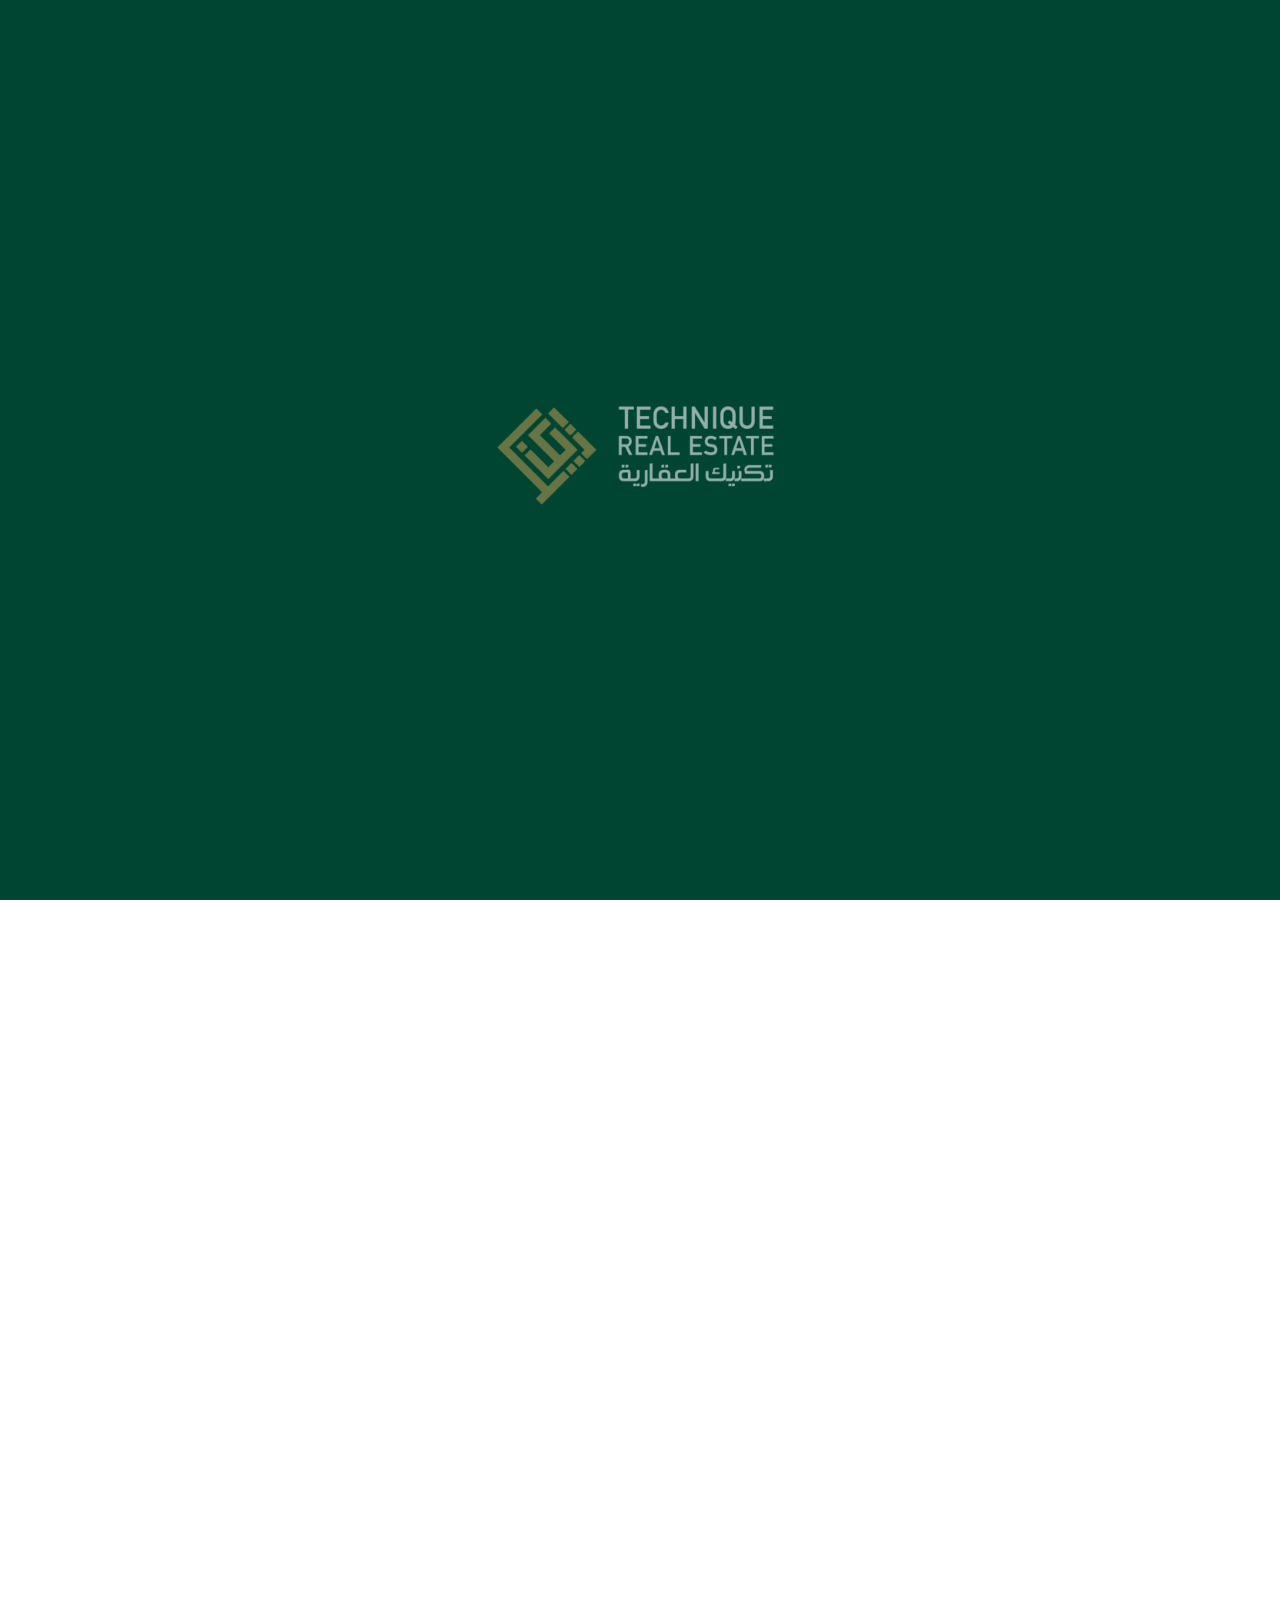
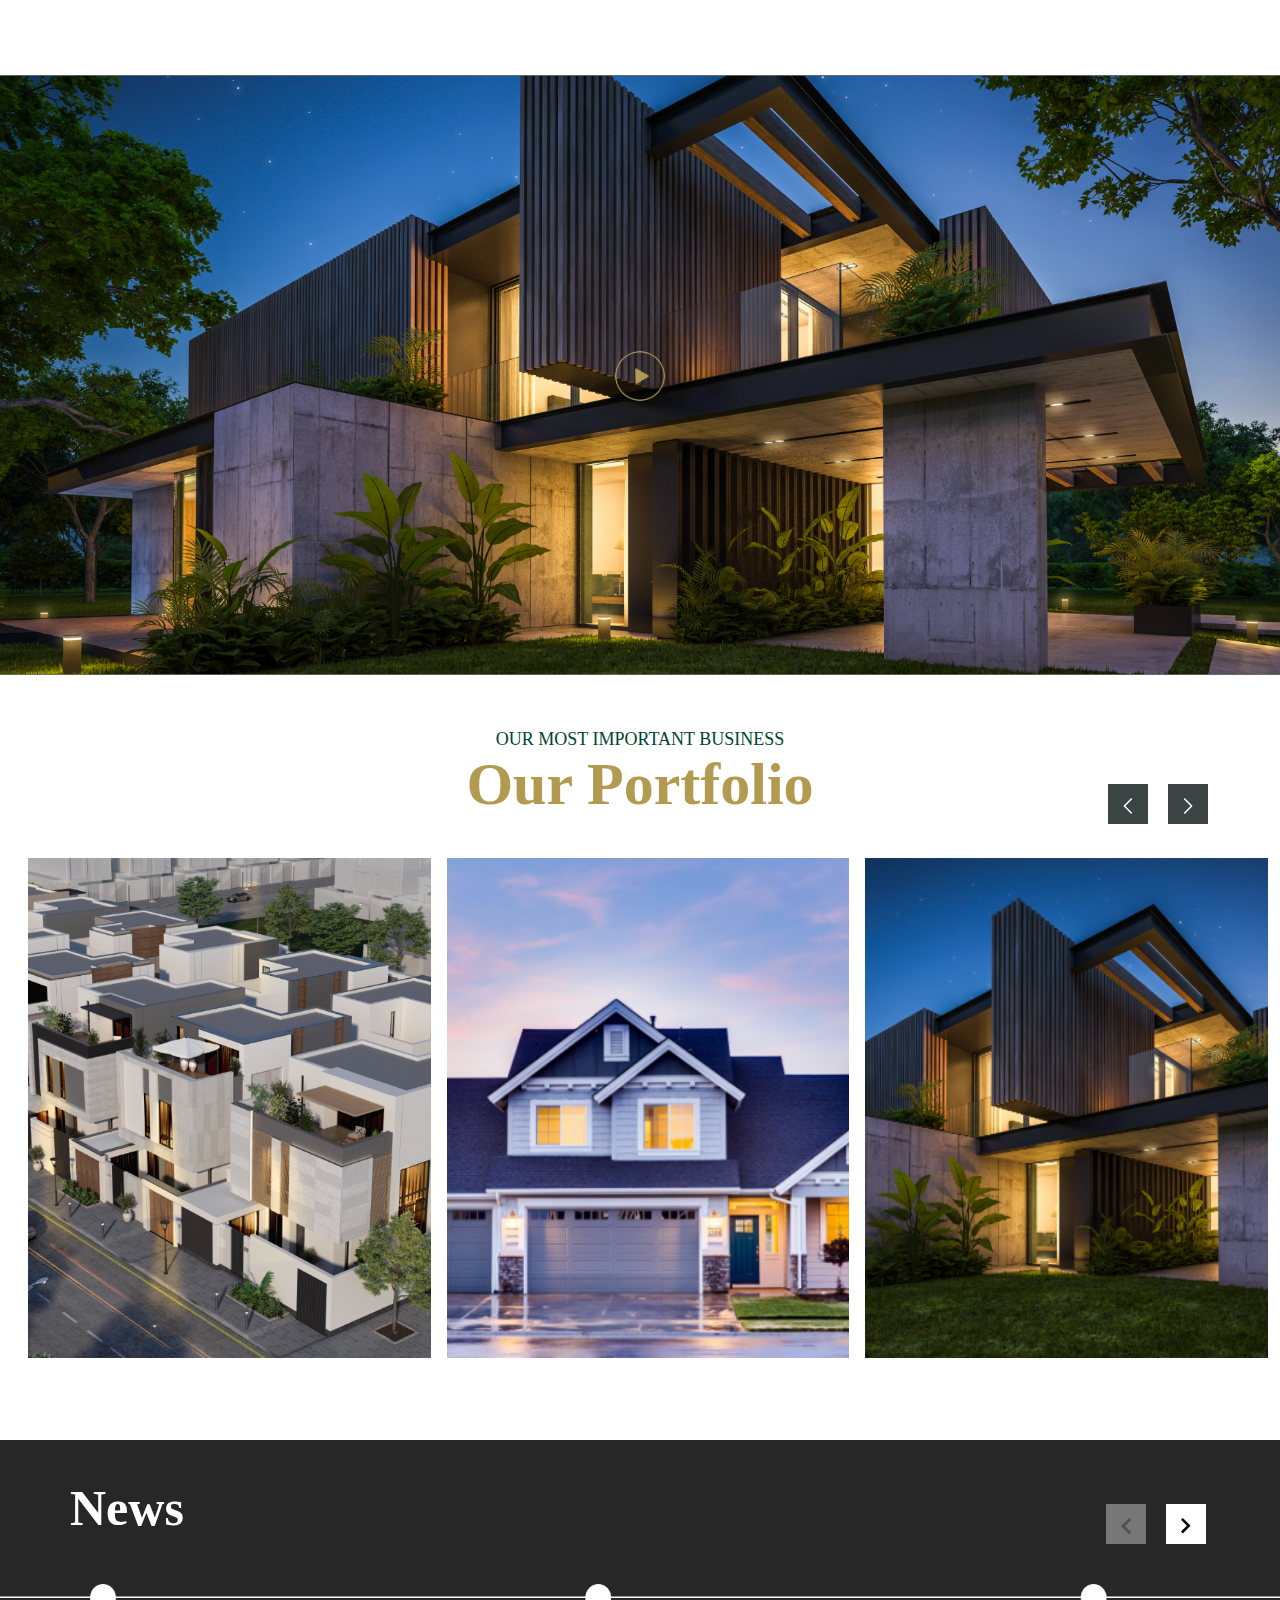
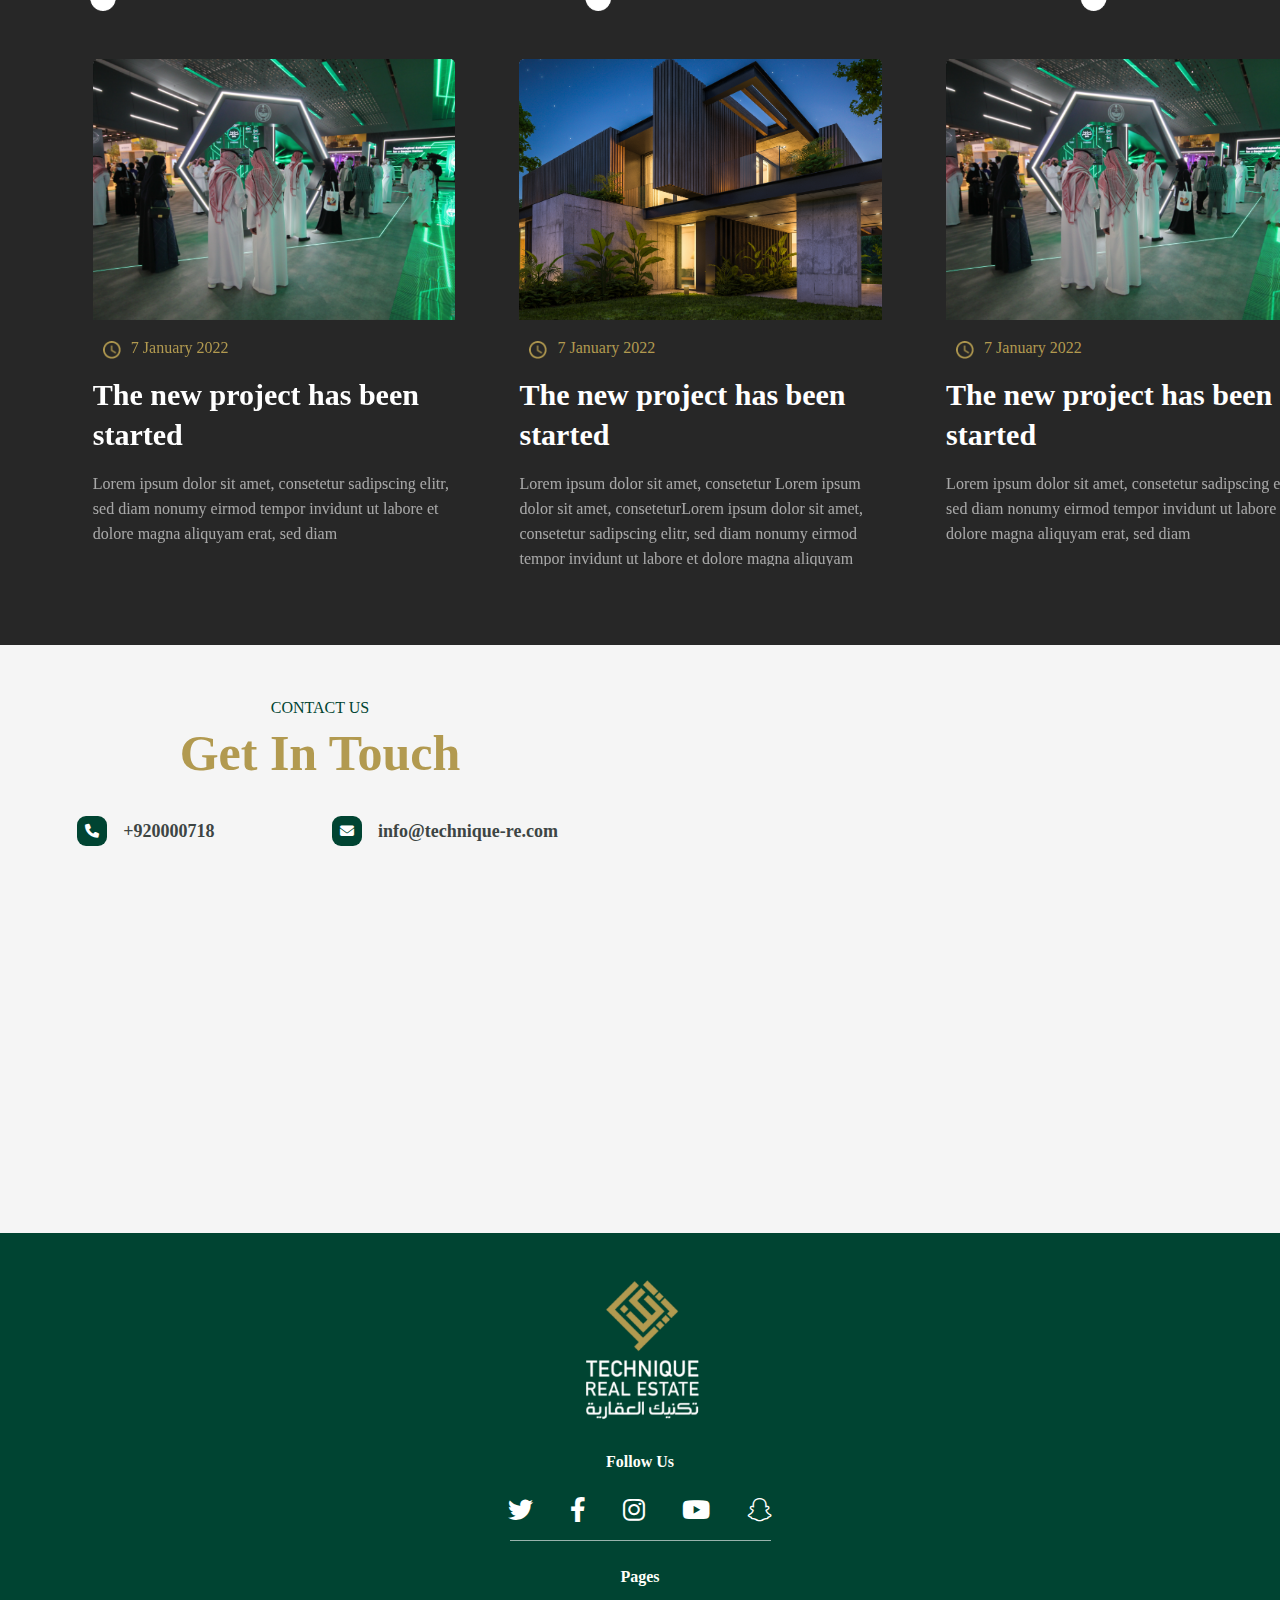
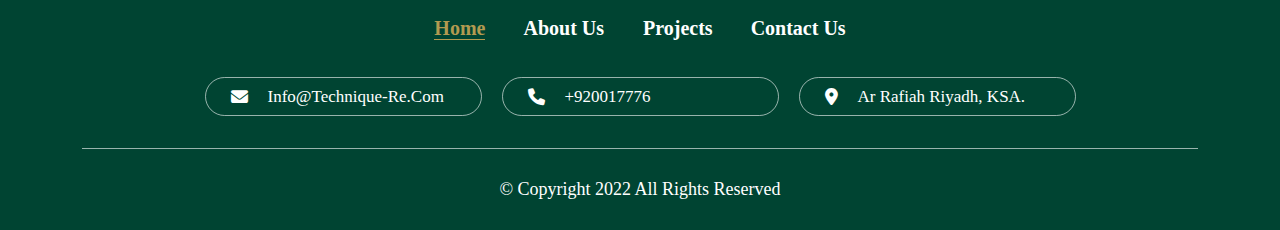
==== commit 7982b626: "Add files via upload" ====
--- a/index.html
+++ b/index.html
@@ -163,9 +163,9 @@
 <!--slider-->
     <div id="carouselExampleIndicators" class="slider-index carousel-fade carousel slide" data-bs-ride="true">
     <div class="carousel-indicators">
-      <a type="button" data-bs-target="#carouselExampleIndicators" data-bs-slide-to="0" class="active" aria-current="true" aria-label="Slide 1"></a>
-      <a type="button" data-bs-target="#carouselExampleIndicators" data-bs-slide-to="1" aria-label="Slide2"></a>
-      <a type="button" data-bs-target="#carouselExampleIndicators" data-bs-slide-to="2" aria-label="Slide3"></a>
+      <a  data-bs-target="#carouselExampleIndicators" data-bs-slide-to="0" class="active" aria-current="true" aria-label="Slide 1"></a>
+      <a  data-bs-target="#carouselExampleIndicators" data-bs-slide-to="1" aria-label="Slide2"></a>
+      <a  data-bs-target="#carouselExampleIndicators" data-bs-slide-to="2" aria-label="Slide3"></a>
     </div>
     <div class="carousel-inner">
       <div class="carousel-item active">
